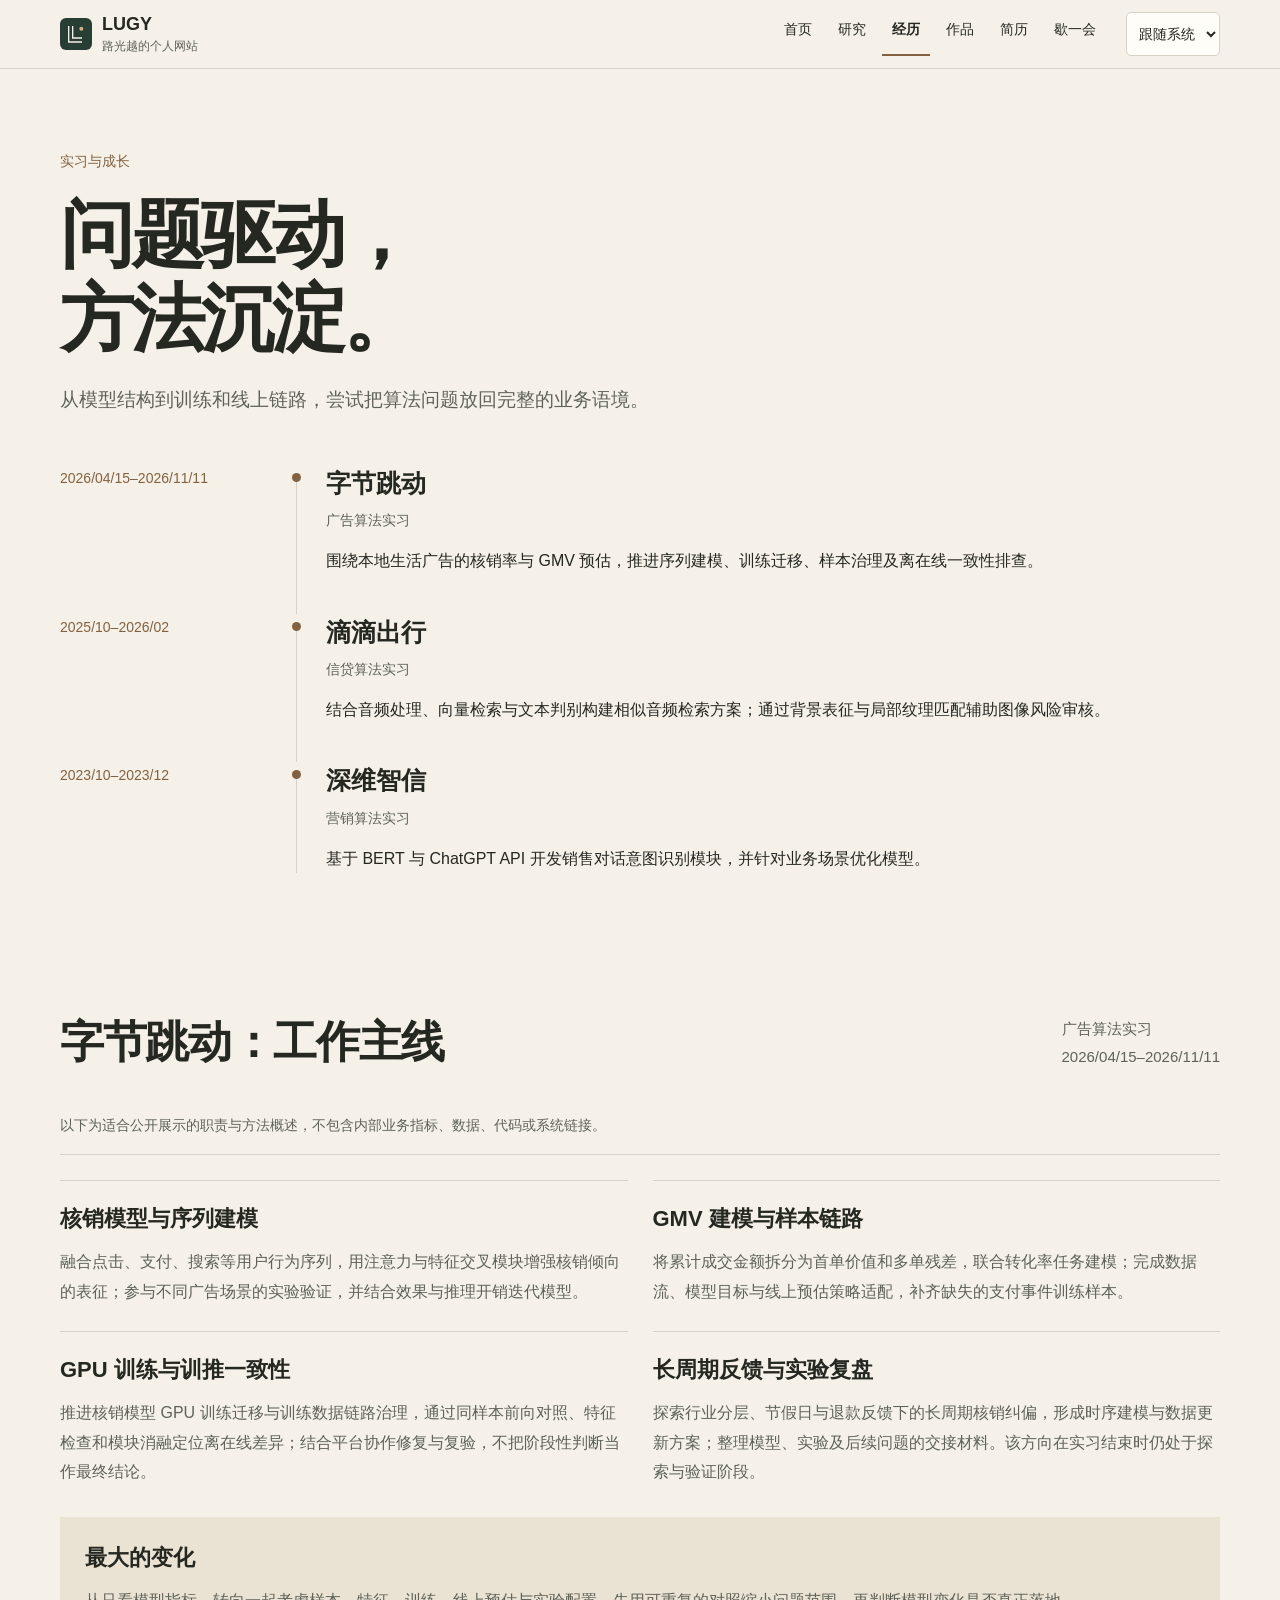
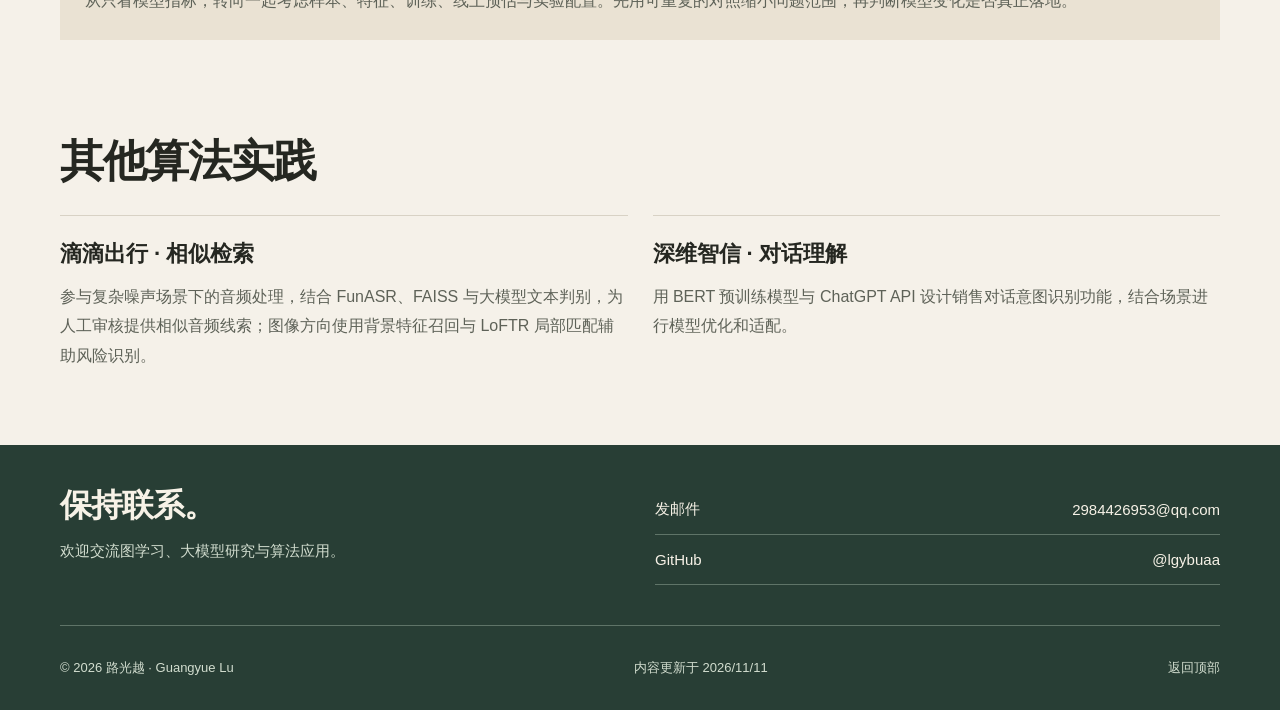
==== experience/index.html @ e9a6146b "feat: publish redesigned home and updated public internship/resume pages through 2026-11-11" ====
<!doctype html>
<html lang="zh-CN" data-theme="auto"><head><meta charset="utf-8"><meta name="viewport" content="width=device-width, initial-scale=1"><meta name="description" content="路光越的算法实习与工程实践：字节跳动、滴滴出行、深维智信。"><meta name="theme-color" content="#f5f1e9"><title>实习经历 | 路光越</title><link rel="canonical" href="https://lugy.me/experience/"><meta property="og:type" content="website"><meta property="og:title" content="实习经历 | 路光越"><meta property="og:description" content="路光越的算法实习与工程实践：字节跳动、滴滴出行、深维智信。"><meta property="og:url" content="https://lugy.me/experience/"><meta name="twitter:card" content="summary"><meta name="color-scheme" content="light dark"><script>try{let t=localStorage.getItem('lugy-theme')||'auto';document.documentElement.dataset.theme=t;document.documentElement.dataset.resolved=t==='auto'?(matchMedia('(prefers-color-scheme: dark)').matches?'dark':'light'):t;}catch(e){}</script><link rel="icon" href="/mark.svg" type="image/svg+xml"><link rel="stylesheet" href="/style.css?v=2"><script defer src="/site.js?v=2"></script></head><body id="top" data-page="experience"><a class="skip" href="#main">跳到主要内容</a><div class="reading-progress" aria-hidden="true"></div><header class="header"><div class="shell nav-bar"><a class="brand" href="/" aria-label="路光越 首页"><img src="/mark.svg" width="32" height="32" alt=""><span>LUGY<small>路光越的个人网站</small></span></a><div class="nav-tools"><button class="menu-toggle" aria-expanded="false" aria-controls="main-nav">菜单</button><label class="theme-control"><span class="sr-only">显示主题</span><select id="theme"><option value="auto">跟随系统</option><option value="light">浅色</option><option value="dark">暗色</option></select></label></div><nav id="main-nav" aria-label="主导航"><a href="/">首页</a><a href="/research/">研究</a><a href="/experience/" aria-current="page">经历</a><a href="/projects/">作品</a><a href="/resume/">简历</a><a href="/playground/">歇一会</a></nav></div></header><main id="main"><section class="shell page-intro"><p class="kicker">实习与成长</p><h1>问题驱动，<br>方法沉淀。</h1><p class="lead">从模型结构到训练和线上链路，尝试把算法问题放回完整的业务语境。</p></section><section class="shell section tight"><div class="timeline"><article class="timeline-item"><div class="time">2026/04/15–2026/11/11</div><div class="timeline-dot" aria-hidden="true"></div><div><h3>字节跳动</h3><p class="role">广告算法实习</p><p>围绕本地生活广告的核销率与 GMV 预估，推进序列建模、训练迁移、样本治理及离在线一致性排查。</p></div></article><article class="timeline-item"><div class="time">2025/10–2026/02</div><div class="timeline-dot" aria-hidden="true"></div><div><h3>滴滴出行</h3><p class="role">信贷算法实习</p><p>结合音频处理、向量检索与文本判别构建相似音频检索方案；通过背景表征与局部纹理匹配辅助图像风险审核。</p></div></article><article class="timeline-item"><div class="time">2023/10–2023/12</div><div class="timeline-dot" aria-hidden="true"></div><div><h3>深维智信</h3><p class="role">营销算法实习</p><p>基于 BERT 与 ChatGPT API 开发销售对话意图识别模块，并针对业务场景优化模型。</p></div></article></div></section><section id="bytedance" class="shell section"><div class="section-heading"><h2>字节跳动：工作主线</h2><p>广告算法实习<br><time>2026/04/15–2026/11/11</time></p></div><p class="public-note">以下为适合公开展示的职责与方法概述，不包含内部业务指标、数据、代码或系统链接。</p><div class="work-grid"><article><h3>核销模型与序列建模</h3><p>融合点击、支付、搜索等用户行为序列，用注意力与特征交叉模块增强核销倾向的表征；参与不同广告场景的实验验证，并结合效果与推理开销迭代模型。</p></article><article><h3>GMV 建模与样本链路</h3><p>将累计成交金额拆分为首单价值和多单残差，联合转化率任务建模；完成数据流、模型目标与线上预估策略适配，补齐缺失的支付事件训练样本。</p></article><article><h3>GPU 训练与训推一致性</h3><p>推进核销模型 GPU 训练迁移与训练数据链路治理，通过同样本前向对照、特征检查和模块消融定位离在线差异；结合平台协作修复与复验，不把阶段性判断当作最终结论。</p></article><article><h3>长周期反馈与实验复盘</h3><p>探索行业分层、节假日与退款反馈下的长周期核销纠偏，形成时序建模与数据更新方案；整理模型、实验及后续问题的交接材料。该方向在实习结束时仍处于探索与验证阶段。</p></article></div><div class="reflection"><h3>最大的变化</h3><p>从只看模型指标，转向一起考虑样本、特征、训练、线上预估与实验配置。先用可重复的对照缩小问题范围，再判断模型变化是否真正落地。</p></div></section><section class="shell section"><h2>其他算法实践</h2><div class="work-grid"><article><h3>滴滴出行 · 相似检索</h3><p>参与复杂噪声场景下的音频处理，结合 FunASR、FAISS 与大模型文本判别，为人工审核提供相似音频线索；图像方向使用背景特征召回与 LoFTR 局部匹配辅助风险识别。</p></article><article><h3>深维智信 · 对话理解</h3><p>用 BERT 预训练模型与 ChatGPT API 设计销售对话意图识别功能，结合场景进行模型优化和适配。</p></article></div></section></main><footer id="contact"><div class="shell footer-top"><div><h2>保持联系。</h2><p>欢迎交流图学习、大模型研究与算法应用。</p></div><div class="contact-links"><a href="mailto:2984426953@qq.com">发邮件 <span>2984426953@qq.com</span></a><a href="https://github.com/lgybuaa" target="_blank" rel="noopener noreferrer">GitHub <span>@lgybuaa</span></a></div></div><div class="shell footer-bottom"><span>© 2026 路光越 · Guangyue Lu</span><span>内容更新于 2026/11/11</span><a href="#top">返回顶部</a></div></footer></body></html>
---- style.css ----
:root{color-scheme:light;--paper:#f5f1e9;--surface:#fffdf7;--ink:#252721;--muted:#5e6258;--green:#283e35;--accent:#836140;--line:#d8d2c5;--soft:#eae2d3;--on-green:#f7f2e7;--green-muted:#d2ddcf;--game-back:#283e35;--shadow:0 18px 50px #2527210b;font-family:"PingFang SC","Microsoft YaHei","Segoe UI",sans-serif;color:var(--ink);background:var(--paper)}
:root[data-resolved="dark"]{color-scheme:dark;--paper:#171c1a;--surface:#202723;--ink:#edf1e8;--muted:#b1bcae;--green:#344c40;--accent:#dcbd8c;--line:#425046;--soft:#2a342e;--on-green:#f7f2e7;--green-muted:#d1e0d1;--game-back:#3a5546;--shadow:0 18px 50px #0002}
@media(prefers-color-scheme:dark){:root:not([data-resolved="light"]){color-scheme:dark;--paper:#171c1a;--surface:#202723;--ink:#edf1e8;--muted:#b1bcae;--green:#344c40;--accent:#dcbd8c;--line:#425046;--soft:#2a342e;--on-green:#f7f2e7;--green-muted:#d1e0d1;--game-back:#3a5546;--shadow:0 18px 50px #0002}}
*,*::before,*::after{box-sizing:border-box}html{scroll-behavior:smooth;scroll-padding-top:150px}body{margin:0}main{min-height:55vh}p,h1,h2,h3,figure{margin:0}p{line-height:1.85}h1,h2,h3{text-wrap:balance}h1{font-size:clamp(46px,13vw,74px);line-height:1.14;letter-spacing:-.045em}h2{font-size:clamp(28px,7vw,44px);line-height:1.3;letter-spacing:-.03em}h3{font-size:22px;line-height:1.45}a{color:inherit;text-decoration:none}a:hover{text-decoration:underline;text-underline-offset:5px}button,select,input{font:inherit}button{cursor:pointer}button:disabled{opacity:.55;cursor:default}a:focus-visible,button:focus-visible,select:focus-visible,summary:focus-visible{outline:3px solid var(--accent);outline-offset:4px}[hidden]{display:none!important}img{max-width:100%;height:auto}svg{max-width:100%}.shell{width:calc(100% - 36px);max-width:1160px;margin-inline:auto}.sr-only{position:absolute;width:1px;height:1px;overflow:hidden;clip-path:inset(50%)}.skip{position:fixed;top:8px;left:12px;padding:12px;background:var(--surface);transform:translateY(-160%);z-index:30}.skip:focus{transform:none}.reading-progress{height:3px;background:var(--accent);position:fixed;top:0;left:0;width:0;z-index:50}
.header{position:sticky;top:0;z-index:10;background:var(--paper);border-bottom:1px solid var(--line)}.nav-bar{display:grid;grid-template-columns:1fr auto;gap:4px 12px;padding-block:12px}.brand{display:flex;align-items:center;gap:10px;font-weight:700;font-size:18px;min-height:44px}.brand small{display:none;font-size:12px;font-weight:400;color:var(--muted);margin-top:3px}.brand:hover{text-decoration:none}.nav-tools{display:flex;gap:8px;align-items:center}.theme-control select{min-height:44px;font-size:14px;border:1px solid var(--line);padding:6px 8px;background:var(--surface);color:var(--ink);border-radius:5px}.menu-toggle{border:1px solid var(--line);min-height:44px;padding:8px;background:var(--surface);color:var(--ink);border-radius:5px}nav{grid-column:1/-1;display:flex;flex-wrap:wrap;gap:3px 8px;padding-block:8px}nav a{padding:9px 10px;min-height:44px;font-size:14px;border-bottom:2px solid transparent}nav a[aria-current="page"]{border-color:var(--accent);font-weight:600}body.js nav{display:none}body.js nav.is-open{display:flex}
.kicker{font-size:14px;color:var(--accent);margin-bottom:18px}.lead{font-size:clamp(20px,4vw,26px);line-height:1.65;color:var(--ink)}.hero{display:grid;grid-template-columns:1fr;gap:38px;padding-block:48px}.hero h1{font-size:clamp(62px,18vw,90px);letter-spacing:-.055em}.hero h1 span{display:block;font-family:Georgia,"Times New Roman",serif;font-size:clamp(27px,7.5vw,40px);font-weight:400;font-style:italic;letter-spacing:0;line-height:1.4;margin:12px 0 22px;color:var(--muted)}.intro-copy{font-size:16px;color:var(--muted);max-width:33em;margin-top:20px}.actions{display:flex;flex-wrap:wrap;gap:12px;margin-top:25px}.button{display:inline-flex;justify-content:center;align-items:center;min-height:46px;padding:10px 18px;border:1px solid var(--line);background:var(--surface);color:var(--ink);font-size:15px;border-radius:4px;line-height:1.5}.button:hover{text-decoration:none;background:var(--soft)}.button.primary{background:var(--green);color:var(--on-green);border-color:var(--green)}.button.primary:hover{filter:brightness(1.12)}.education{border-top:1px solid var(--line);padding-top:17px;margin-top:28px}.education p{font-size:14px;display:flex;flex-wrap:wrap;gap:6px 12px;margin-top:5px}.education b{font-weight:500}.education span{color:var(--muted)}.portrait{position:relative;background:var(--soft);border:1px solid var(--line);padding:18px 22px 14px;width:min(86%,330px);margin-inline:auto;box-shadow:var(--shadow);transform:rotate(1.5deg)}.portrait-label,figcaption{font-size:13px;color:var(--muted);line-height:1.6}.photo{display:block;width:86%;margin:20px auto;object-fit:contain;aspect-ratio:563/779;background:#fff;border-radius:2px}.portrait figcaption{padding-top:12px;border-top:1px solid var(--line)}.hero-graph{color:var(--accent);width:150px}.portrait .hero-graph{position:absolute;right:-18px;bottom:50px;width:110px;padding:8px;background:var(--surface);border:1px solid var(--line);transform:rotate(-7deg)}.graph-wave{transform-origin:143px 88px;animation:wave 4s ease-out infinite}@keyframes wave{0%,100%{transform:scale(.7);opacity:.7}70%{transform:scale(1.5);opacity:0}}
.marquee-wrap{border-block:1px solid var(--line);padding-block:13px 20px}.marquee-heading{display:flex;align-items:center;justify-content:space-between;gap:12px;font-size:14px;color:var(--muted)}.marquee-heading button{border:none;min-height:44px;background:transparent;color:var(--muted);padding:8px;text-decoration:underline;text-underline-offset:4px}.marquee{overflow:hidden;width:100%;padding-top:8px}.marquee-track{display:flex;width:max-content;animation:marquee 36s linear infinite}.marquee-group{display:flex;align-items:center;gap:25px;padding-right:25px;white-space:nowrap}.marquee-group span{font-size:clamp(21px,4vw,30px);font-weight:500}.marquee-group i{font-size:20px;color:var(--accent)}.motion-paused .marquee-track,.motion-paused .graph-wave{animation-play-state:paused}@keyframes marquee{to{transform:translateX(-50%)}}
.section{margin-top:66px}.section.tight{margin-top:25px}.section-heading{display:flex;flex-wrap:wrap;align-items:end;justify-content:space-between;gap:16px 30px;margin-bottom:28px}.section-heading>p{color:var(--muted);max-width:28em;font-size:15px}.text-link{display:inline-flex;align-items:center;min-height:44px;font-size:15px;text-decoration:underline;text-underline-offset:5px;margin-top:8px}.site-map{display:grid;grid-template-columns:1fr;border-top:1px solid var(--line)}.map-link{padding:26px 20px;border-bottom:1px solid var(--line);display:block;background:var(--surface)}.map-link>span{font-size:26px;display:block;margin-bottom:12px}.map-link p{font-size:15px;color:var(--muted);margin-bottom:15px}.map-link b{font-size:14px;font-weight:500;color:var(--accent)}.map-link:hover{text-decoration:none;background:var(--soft)}.map-play{background:var(--soft)}.papers{display:grid;grid-template-columns:1fr;gap:20px}.paper{display:flex;flex-direction:column;padding:28px 24px;background:var(--green);color:var(--on-green);border-radius:4px}.paper-alt{background:var(--soft);color:var(--ink)}.venue{font-size:14px;color:var(--green-muted)}.paper-alt .venue{color:var(--muted)}.paper h3{font-size:clamp(40px,8vw,62px);font-family:Georgia,serif;font-weight:400;margin:22px 0 16px;letter-spacing:-.04em}.paper-title{font-weight:600;line-height:1.6!important}.paper p{font-size:15px;margin-bottom:16px}.paper .role{margin-top:auto;color:var(--green-muted);font-size:14px}.paper-alt .role{color:var(--muted)}.paper-links{display:flex;flex-wrap:wrap;gap:8px 16px;border-top:1px solid currentColor;padding-top:8px}.paper-links a{font-size:14px;min-height:44px;padding-block:11px}.chips{display:flex;flex-wrap:wrap;gap:8px;margin:18px 0}.chips span{border:1px solid var(--line);padding:5px 10px;font-size:14px;color:var(--muted);border-radius:3px}.featured-exp{display:grid;grid-template-columns:1fr;gap:22px;padding:28px 0;border-block:1px solid var(--line)}.featured-exp p{color:var(--muted);font-size:16px}
.page-intro{padding-top:46px;padding-bottom:25px}.page-intro h1{margin-bottom:22px}.page-intro .lead{max-width:37em;font-size:19px;color:var(--muted)}.timeline{padding-bottom:10px}.timeline-item{display:grid;grid-template-columns:18px minmax(0,1fr);gap:12px;position:relative;padding-bottom:38px}.timeline-item .time{grid-column:2;font-size:14px;color:var(--accent);font-variant-numeric:tabular-nums}.timeline-dot{grid-column:1;grid-row:1/3;position:relative;display:grid;justify-items:center}.timeline-dot::before{content:"";position:absolute;width:1px;background:var(--line);top:10px;bottom:-38px;left:8px}.timeline-dot::after{content:"";width:9px;height:9px;position:absolute;top:8px;left:4px;background:var(--accent);border-radius:50%}.timeline-item:last-child .timeline-dot::before{bottom:0}.timeline-item>div:last-child{grid-column:2}.timeline-item h3{font-size:25px}.timeline-item p{font-size:16px}.role{font-size:14px!important;color:var(--muted);margin-block:7px 12px}.work-grid{display:grid;grid-template-columns:1fr;gap:25px;margin-top:25px}.work-grid article,.work-grid>div{border-top:1px solid var(--line);padding-top:22px}.work-grid h3{margin-bottom:12px}.work-grid p{font-size:16px;color:var(--muted)}.public-note{font-size:14px;color:var(--muted);padding:15px 0;border-bottom:1px solid var(--line)}.reflection{background:var(--soft);padding:25px;margin-top:30px}.reflection p{color:var(--muted);margin-top:12px}.article-layout{display:grid;grid-template-columns:1fr;gap:25px;margin-top:30px}.article-layout aside{font-size:15px;display:flex;gap:18px;border-bottom:1px solid var(--line);padding-bottom:15px}.article-layout aside a{text-decoration:underline}.prose{max-width:46em}.prose h2{font-size:28px;margin:28px 0 14px}.prose p{font-size:17px;color:var(--muted)}.method-flow{display:grid;grid-template-columns:1fr;gap:8px;margin-top:24px}.method-flow>div{padding:14px;border:1px solid var(--line);display:flex;gap:16px;align-items:center;background:var(--surface)}.method-flow span{font-size:14px;color:var(--accent)}.method-flow p{font-size:15px}.caption{font-size:13px!important;color:var(--muted);margin-top:12px}.project-list>article{padding:30px 0;border-top:1px solid var(--line);margin-bottom:28px}.project-kind{color:var(--accent);font-size:14px;margin-bottom:14px}.project-list h2{font-size:34px;margin-bottom:18px}.project-list p{max-width:48em;color:var(--muted);font-size:16px;margin-top:12px}.project-list .lead{font-size:21px;color:var(--ink)}
.resume-actions{display:flex;align-items:center;flex-wrap:wrap;gap:15px;margin-block:16px 30px}.resume-actions p{font-size:14px;color:var(--muted);max-width:33em}.resume-sheet{background:var(--surface);padding:26px 20px;box-shadow:var(--shadow);border:1px solid var(--line);max-width:900px}.resume-sheet>header h2{font-size:30px}.resume-sheet h2 span{font-size:18px;font-weight:400}.resume-sheet>header p{font-size:14px;margin-top:10px;overflow-wrap:anywhere}.resume-sheet section{margin-top:25px}.resume-sheet section h2{font-size:21px;border-bottom:1px solid var(--line);padding-bottom:7px}.resume-sheet h3{font-size:16px;line-height:1.75;margin-top:15px}.resume-sheet h3 span{display:block;font-size:14px;font-weight:400;color:var(--muted)}.resume-sheet p,.resume-sheet li{font-size:15px;line-height:1.85;color:var(--muted)}.resume-sheet ul{padding-left:22px}.resume-sheet li{margin-bottom:8px}
footer{margin-top:75px;background:var(--green);color:var(--on-green)}.footer-top{display:grid;grid-template-columns:1fr;gap:30px;padding-block:40px}.footer-top h2{font-size:32px;margin-bottom:10px}.footer-top p{font-size:15px;color:var(--green-muted)}.contact-links a{display:flex;flex-wrap:wrap;gap:10px;align-items:center;justify-content:space-between;min-height:50px;border-bottom:1px solid #b1c6b366;padding:12px 0;font-size:15px}.contact-links span{overflow-wrap:anywhere}.footer-bottom{padding-block:20px;border-top:1px solid #b1c6b366;display:flex;flex-wrap:wrap;gap:10px 24px;font-size:13px;color:var(--green-muted)}.footer-bottom a{min-height:44px;display:flex;align-items:center}.error-section{text-align:center}.error-section .hero-graph{width:230px}.error-section .actions{justify-content:center}
.playground{background:var(--surface);padding:20px;border:1px solid var(--line);border-radius:8px}.game-tabs{display:flex;gap:8px;margin-bottom:30px;border-bottom:1px solid var(--line);padding-bottom:12px}.game-tabs button{border:none;min-height:46px;padding:10px 16px;color:var(--muted);background:var(--soft);border-radius:5px}.game-tabs button[aria-selected="true"]{color:var(--on-green);background:var(--green)}.game-heading{display:flex;flex-wrap:wrap;gap:20px;justify-content:space-between}.game-heading h2{font-size:26px}.game-heading p{font-size:15px;color:var(--muted);max-width:35em;margin-top:12px}.game-actions{display:flex;flex-wrap:wrap;gap:8px}.game-status{margin-block:25px;font-size:15px;font-variant-numeric:tabular-nums;color:var(--accent);min-height:27px}.memory-board{display:grid;grid-template-columns:repeat(3,minmax(0,1fr));gap:12px;max-width:650px;margin-inline:auto}.memory-card{background:var(--game-back);color:var(--on-green);border:1px solid var(--line);min-height:84px;aspect-ratio:1.1;display:grid;place-items:center;border-radius:6px;transition:transform .18s,background .18s}.memory-card .shape{width:70%;height:70%;display:none}.memory-card .back-label{font-family:Georgia,serif;font-size:27px}.memory-card.flipped,.memory-card.matched{background:var(--soft);color:var(--ink);transform:rotateY(0)}.memory-card.flipped .shape,.memory-card.matched .shape{display:block}.memory-card.flipped .back-label,.memory-card.matched .back-label{display:none}.memory-card.matched{border:2px solid var(--accent)}.memory-card:disabled{opacity:1}.memory-board.is-paused{opacity:.5;pointer-events:none}.game-result{padding:20px;background:var(--soft);margin-top:20px;line-height:1.8}.game-result button{margin-top:12px}.path-graph{max-width:600px;margin:auto;border:1px solid var(--line);border-radius:6px;background:var(--paper);padding:12px}.path-graph svg{display:block;width:100%;height:auto;touch-action:manipulation}.path-graph .node{cursor:pointer}.path-controls{display:flex;gap:8px;flex-wrap:wrap;justify-content:center;margin-top:18px}.path-controls button{min-width:48px;min-height:48px;border:1px solid var(--line);background:var(--soft);color:var(--ink);border-radius:5px}.path-controls button.current{background:var(--green);color:var(--on-green)}.path-graph .node circle{fill:var(--surface);stroke:var(--muted);stroke-width:1.5}.path-graph .node text{fill:var(--ink)}.path-graph .node.visited circle{fill:var(--soft);stroke:var(--accent)}.path-graph .node.current circle{fill:var(--green)}.path-graph .node.current text{fill:var(--on-green)}
@media(min-width:600px){.shell{width:calc(100% - 60px)}.brand small{display:block}.hero{padding-block:65px}.site-map{grid-template-columns:repeat(2,minmax(0,1fr));border-left:1px solid var(--line)}.map-link{border-right:1px solid var(--line)}.papers,.work-grid{grid-template-columns:repeat(2,minmax(0,1fr))}.memory-board{grid-template-columns:repeat(4,minmax(0,1fr))}.resume-sheet{padding:40px}.method-flow{grid-template-columns:repeat(2,minmax(0,1fr))}.playground{padding:30px}.footer-top{grid-template-columns:1fr 1fr}}
@media(min-width:900px){html{scroll-padding-top:105px}.nav-bar{display:flex;align-items:center;padding-block:12px;gap:20px}.nav-tools{order:3}.menu-toggle{display:none}nav,body.js nav{display:flex;flex-wrap:nowrap;padding:0;margin-left:auto;gap:6px}.hero{grid-template-columns:minmax(0,1.25fr) minmax(0,1fr);gap:70px;padding-block:85px 65px}.hero h1{font-size:106px}.hero h1 span{font-size:43px}.hero .lead{font-size:27px}.portrait{width:95%;max-width:390px}.portrait .hero-graph{width:140px}.section{margin-top:92px}.page-intro{padding-top:80px}.page-intro h1{font-size:74px}.featured-exp{grid-template-columns:1fr 1.2fr;gap:50px}.timeline-item{grid-template-columns:210px 20px minmax(0,1fr);gap:18px}.timeline-item .time{grid-column:1;grid-row:1;padding-top:5px}.timeline-dot{grid-column:2;grid-row:1}.timeline-item>div:last-child{grid-column:3;grid-row:1}.article-layout{grid-template-columns:210px minmax(0,1fr);gap:60px}.article-layout aside{align-self:start;position:sticky;top:110px;display:block;border:none}.article-layout aside p{margin-bottom:16px}.prose h2:first-child{margin-top:0}.method-flow{grid-template-columns:repeat(4,minmax(0,1fr))}.method-flow>div{display:block}.method-flow p{margin-top:12px}.footer-bottom{align-items:center;justify-content:space-between}}
@media(prefers-reduced-motion:reduce){html{scroll-behavior:auto}*,*::before,*::after{animation:none!important;transition:none!important}.marquee-track{transform:none!important}.marquee-group[aria-hidden="true"]{display:none}.marquee-group{white-space:normal;flex-wrap:wrap;justify-content:center}.marquee{overflow:visible}.marquee-track{width:auto}.graph-wave{opacity:.5}}
@media print{html,body{background:white!important;color:black!important}.header,footer,.reading-progress,.skip,.page-intro,.resume-actions{display:none!important}.resume-sheet{width:100%;max-width:none;padding:0;border:0;box-shadow:none;background:white;color:black}.resume-sheet p,.resume-sheet li,.resume-sheet h3 span{color:#222}.resume-sheet section h2{font-size:16px;border-color:#aaa}.resume-sheet h3{font-size:13px;break-after:avoid}.resume-sheet p,.resume-sheet li{font-size:11px;line-height:1.6}.resume-sheet section{margin-top:15px}.resume-sheet>header h2{font-size:24px}a{color:black}body:not([data-page="resume"]) .resume-sheet{display:none}@page{size:A4;margin:15mm}}
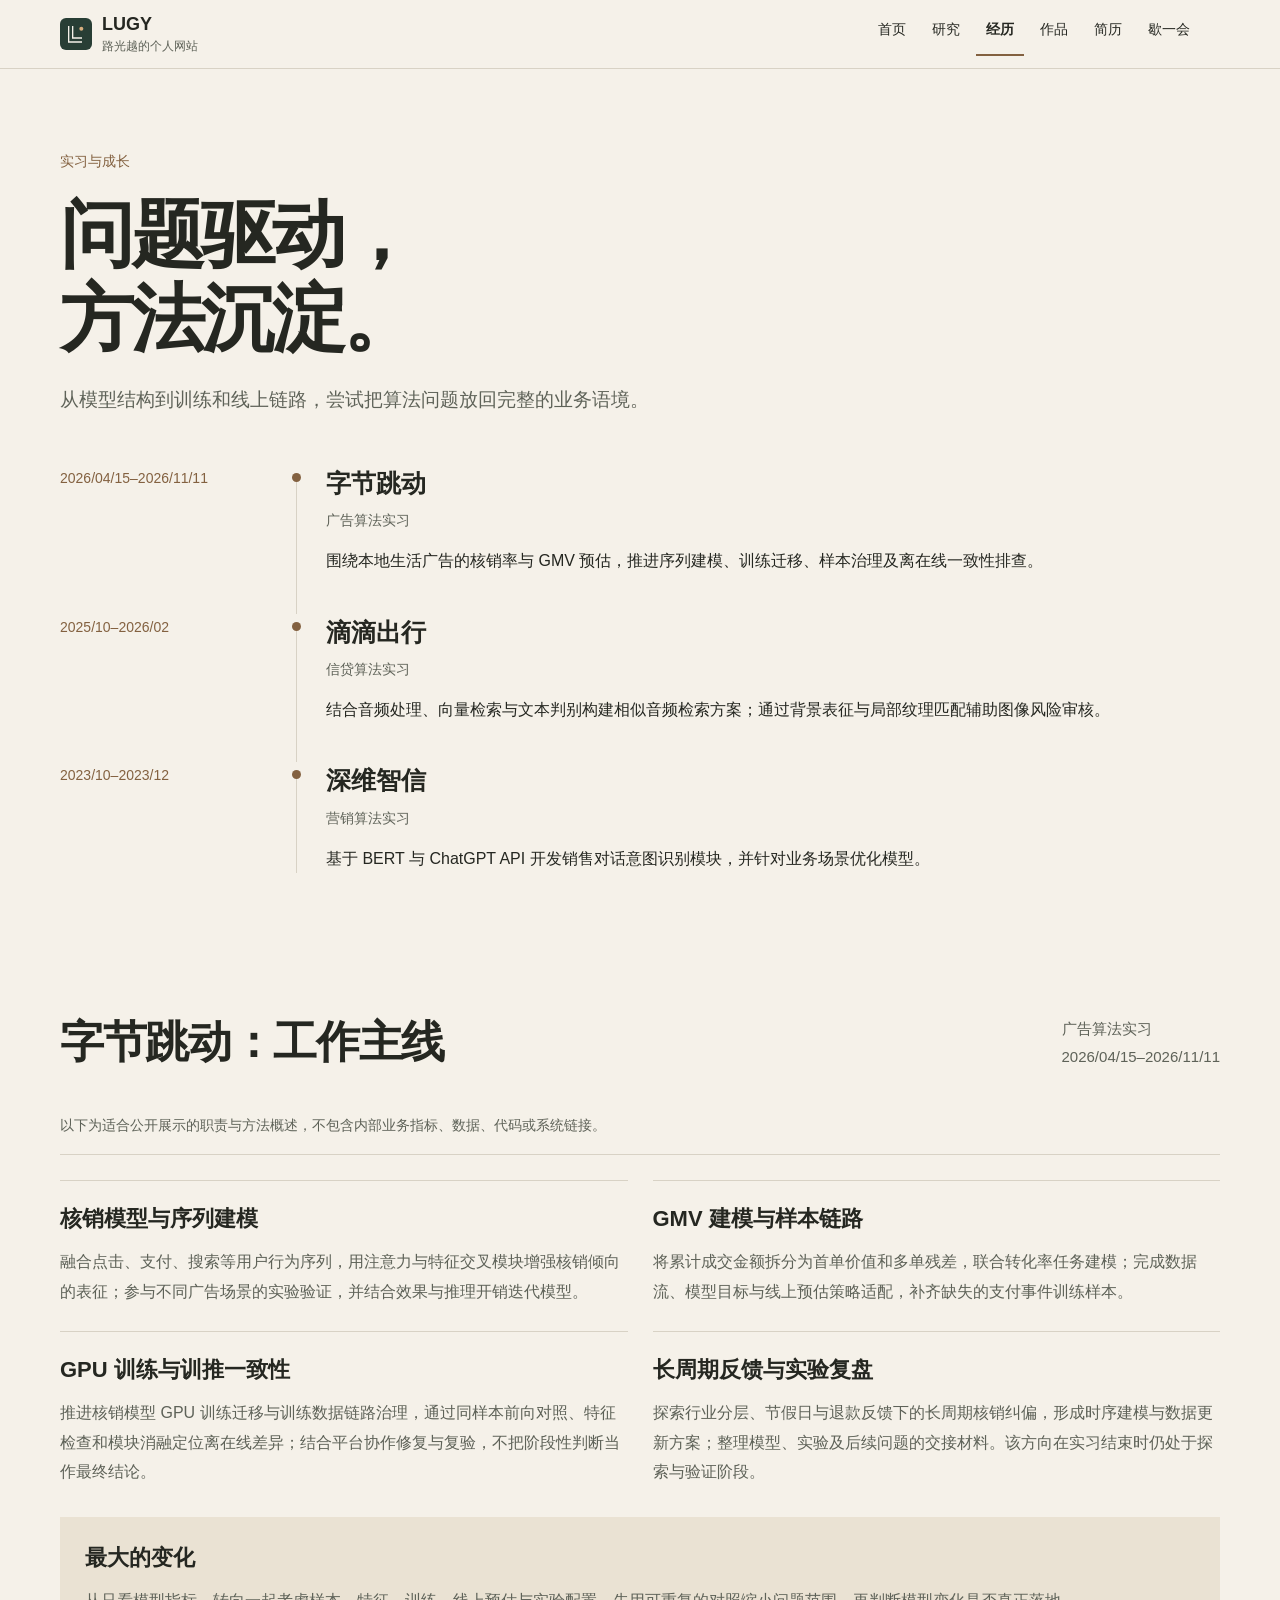
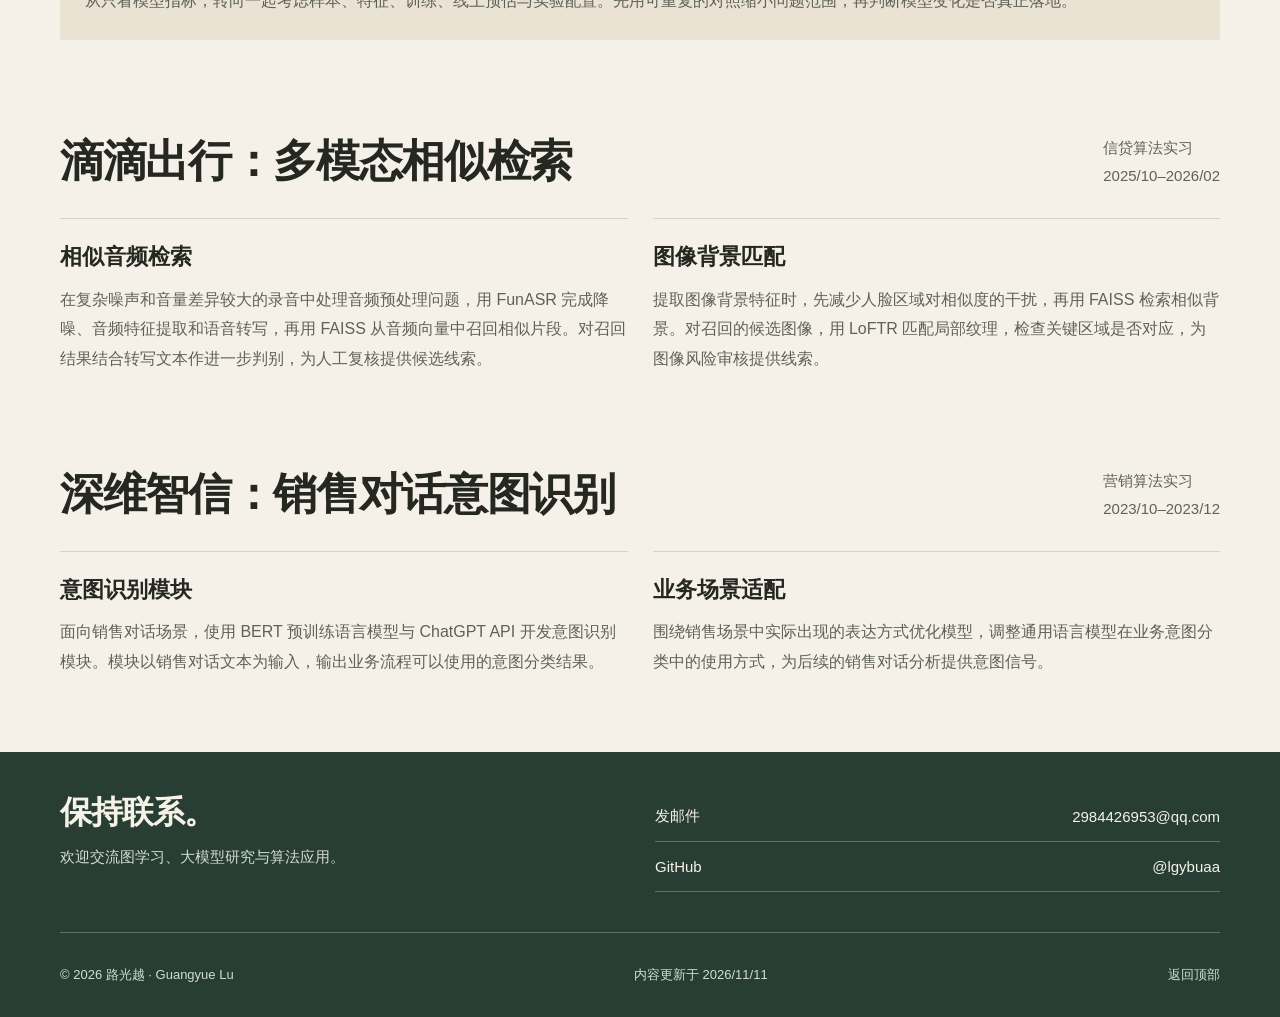
==== commit fab550b6: "Expand Didi and Shenwei internship details" ====
--- a/experience/index.html
+++ b/experience/index.html
@@ -1,2 +1,27 @@
 <!doctype html>
-<html lang="zh-CN" data-theme="auto"><head><meta charset="utf-8"><meta name="viewport" content="width=device-width, initial-scale=1"><meta name="description" content="路光越的算法实习与工程实践：字节跳动、滴滴出行、深维智信。"><meta name="theme-color" content="#f5f1e9"><title>实习经历 | 路光越</title><link rel="canonical" href="https://lugy.me/experience/"><meta property="og:type" content="website"><meta property="og:title" content="实习经历 | 路光越"><meta property="og:description" content="路光越的算法实习与工程实践：字节跳动、滴滴出行、深维智信。"><meta property="og:url" content="https://lugy.me/experience/"><meta name="twitter:card" content="summary"><meta name="color-scheme" content="light dark"><script>try{let t=localStorage.getItem('lugy-theme')||'auto';document.documentElement.dataset.theme=t;document.documentElement.dataset.resolved=t==='auto'?(matchMedia('(prefers-color-scheme: dark)').matches?'dark':'light'):t;}catch(e){}</script><link rel="icon" href="/mark.svg" type="image/svg+xml"><link rel="stylesheet" href="/style.css?v=2"><script defer src="/site.js?v=2"></script></head><body id="top" data-page="experience"><a class="skip" href="#main">跳到主要内容</a><div class="reading-progress" aria-hidden="true"></div><header class="header"><div class="shell nav-bar"><a class="brand" href="/" aria-label="路光越 首页"><img src="/mark.svg" width="32" height="32" alt=""><span>LUGY<small>路光越的个人网站</small></span></a><div class="nav-tools"><button class="menu-toggle" aria-expanded="false" aria-controls="main-nav">菜单</button><label class="theme-control"><span class="sr-only">显示主题</span><select id="theme"><option value="auto">跟随系统</option><option value="light">浅色</option><option value="dark">暗色</option></select></label></div><nav id="main-nav" aria-label="主导航"><a href="/">首页</a><a href="/research/">研究</a><a href="/experience/" aria-current="page">经历</a><a href="/projects/">作品</a><a href="/resume/">简历</a><a href="/playground/">歇一会</a></nav></div></header><main id="main"><section class="shell page-intro"><p class="kicker">实习与成长</p><h1>问题驱动，<br>方法沉淀。</h1><p class="lead">从模型结构到训练和线上链路，尝试把算法问题放回完整的业务语境。</p></section><section class="shell section tight"><div class="timeline"><article class="timeline-item"><div class="time">2026/04/15–2026/11/11</div><div class="timeline-dot" aria-hidden="true"></div><div><h3>字节跳动</h3><p class="role">广告算法实习</p><p>围绕本地生活广告的核销率与 GMV 预估，推进序列建模、训练迁移、样本治理及离在线一致性排查。</p></div></article><article class="timeline-item"><div class="time">2025/10–2026/02</div><div class="timeline-dot" aria-hidden="true"></div><div><h3>滴滴出行</h3><p class="role">信贷算法实习</p><p>结合音频处理、向量检索与文本判别构建相似音频检索方案；通过背景表征与局部纹理匹配辅助图像风险审核。</p></div></article><article class="timeline-item"><div class="time">2023/10–2023/12</div><div class="timeline-dot" aria-hidden="true"></div><div><h3>深维智信</h3><p class="role">营销算法实习</p><p>基于 BERT 与 ChatGPT API 开发销售对话意图识别模块，并针对业务场景优化模型。</p></div></article></div></section><section id="bytedance" class="shell section"><div class="section-heading"><h2>字节跳动：工作主线</h2><p>广告算法实习<br><time>2026/04/15–2026/11/11</time></p></div><p class="public-note">以下为适合公开展示的职责与方法概述，不包含内部业务指标、数据、代码或系统链接。</p><div class="work-grid"><article><h3>核销模型与序列建模</h3><p>融合点击、支付、搜索等用户行为序列，用注意力与特征交叉模块增强核销倾向的表征；参与不同广告场景的实验验证，并结合效果与推理开销迭代模型。</p></article><article><h3>GMV 建模与样本链路</h3><p>将累计成交金额拆分为首单价值和多单残差，联合转化率任务建模；完成数据流、模型目标与线上预估策略适配，补齐缺失的支付事件训练样本。</p></article><article><h3>GPU 训练与训推一致性</h3><p>推进核销模型 GPU 训练迁移与训练数据链路治理，通过同样本前向对照、特征检查和模块消融定位离在线差异；结合平台协作修复与复验，不把阶段性判断当作最终结论。</p></article><article><h3>长周期反馈与实验复盘</h3><p>探索行业分层、节假日与退款反馈下的长周期核销纠偏，形成时序建模与数据更新方案；整理模型、实验及后续问题的交接材料。该方向在实习结束时仍处于探索与验证阶段。</p></article></div><div class="reflection"><h3>最大的变化</h3><p>从只看模型指标，转向一起考虑样本、特征、训练、线上预估与实验配置。先用可重复的对照缩小问题范围，再判断模型变化是否真正落地。</p></div></section><section class="shell section"><h2>其他算法实践</h2><div class="work-grid"><article><h3>滴滴出行 · 相似检索</h3><p>参与复杂噪声场景下的音频处理，结合 FunASR、FAISS 与大模型文本判别，为人工审核提供相似音频线索；图像方向使用背景特征召回与 LoFTR 局部匹配辅助风险识别。</p></article><article><h3>深维智信 · 对话理解</h3><p>用 BERT 预训练模型与 ChatGPT API 设计销售对话意图识别功能，结合场景进行模型优化和适配。</p></article></div></section></main><footer id="contact"><div class="shell footer-top"><div><h2>保持联系。</h2><p>欢迎交流图学习、大模型研究与算法应用。</p></div><div class="contact-links"><a href="mailto:2984426953@qq.com">发邮件 <span>2984426953@qq.com</span></a><a href="https://github.com/lgybuaa" target="_blank" rel="noopener noreferrer">GitHub <span>@lgybuaa</span></a></div></div><div class="shell footer-bottom"><span>© 2026 路光越 · Guangyue Lu</span><span>内容更新于 2026/11/11</span><a href="#top">返回顶部</a></div></footer></body></html>
+<html lang="zh-CN"><head><meta charset="utf-8"><meta name="viewport" content="width=device-width, initial-scale=1"><meta name="description" content="路光越的算法实习与工程实践：字节跳动、滴滴出行、深维智信。"><meta name="theme-color" content="#f5f1e9" media="(prefers-color-scheme: light)"><meta name="theme-color" content="#171c1a" media="(prefers-color-scheme: dark)"><title>实习经历 | 路光越</title><link rel="canonical" href="https://lugy.me/experience/"><meta property="og:type" content="website"><meta property="og:title" content="实习经历 | 路光越"><meta property="og:description" content="路光越的算法实习与工程实践：字节跳动、滴滴出行、深维智信。"><meta property="og:url" content="https://lugy.me/experience/"><meta name="twitter:card" content="summary"><meta name="color-scheme" content="light dark"><link rel="icon" href="/mark.svg" type="image/svg+xml"><link rel="stylesheet" href="/style.css?v=4"><script defer src="/site.js?v=4"></script></head><body id="top" data-page="experience"><a class="skip" href="#main">跳到主要内容</a><div class="reading-progress" aria-hidden="true"></div><header class="header"><div class="shell nav-bar"><a class="brand" href="/" aria-label="路光越 首页"><img src="/mark.svg" width="32" height="32" alt=""><span>LUGY<small>路光越的个人网站</small></span></a><div class="nav-tools"><button class="menu-toggle" aria-expanded="false" aria-controls="main-nav">菜单</button></div><nav id="main-nav" aria-label="主导航"><a href="/">首页</a><a href="/research/">研究</a><a href="/experience/" aria-current="page">经历</a><a href="/projects/">作品</a><a href="/resume/">简历</a><a href="/playground/">歇一会</a></nav></div></header><main id="main"><section class="shell page-intro"><p class="kicker">实习与成长</p><h1>问题驱动，<br>方法沉淀。</h1><p class="lead">从模型结构到训练和线上链路，尝试把算法问题放回完整的业务语境。</p></section><section class="shell section tight"><div class="timeline"><article class="timeline-item"><div class="time">2026/04/15–2026/11/11</div><div class="timeline-dot" aria-hidden="true"></div><div><h3><a href="#bytedance">字节跳动</a></h3><p class="role">广告算法实习</p><p>围绕本地生活广告的核销率与 GMV 预估，推进序列建模、训练迁移、样本治理及离在线一致性排查。</p></div></article><article class="timeline-item"><div class="time">2025/10–2026/02</div><div class="timeline-dot" aria-hidden="true"></div><div><h3><a href="#didi">滴滴出行</a></h3><p class="role">信贷算法实习</p><p>结合音频处理、向量检索与文本判别构建相似音频检索方案；通过背景表征与局部纹理匹配辅助图像风险审核。</p></div></article><article class="timeline-item"><div class="time">2023/10–2023/12</div><div class="timeline-dot" aria-hidden="true"></div><div><h3><a href="#shenwei">深维智信</a></h3><p class="role">营销算法实习</p><p>基于 BERT 与 ChatGPT API 开发销售对话意图识别模块，并针对业务场景优化模型。</p></div></article></div></section><section id="bytedance" class="shell section"><div class="section-heading"><h2>字节跳动：工作主线</h2><p>广告算法实习<br><time>2026/04/15–2026/11/11</time></p></div><p class="public-note">以下为适合公开展示的职责与方法概述，不包含内部业务指标、数据、代码或系统链接。</p><div class="work-grid"><article><h3>核销模型与序列建模</h3><p>融合点击、支付、搜索等用户行为序列，用注意力与特征交叉模块增强核销倾向的表征；参与不同广告场景的实验验证，并结合效果与推理开销迭代模型。</p></article><article><h3>GMV 建模与样本链路</h3><p>将累计成交金额拆分为首单价值和多单残差，联合转化率任务建模；完成数据流、模型目标与线上预估策略适配，补齐缺失的支付事件训练样本。</p></article><article><h3>GPU 训练与训推一致性</h3><p>推进核销模型 GPU 训练迁移与训练数据链路治理，通过同样本前向对照、特征检查和模块消融定位离在线差异；结合平台协作修复与复验，不把阶段性判断当作最终结论。</p></article><article><h3>长周期反馈与实验复盘</h3><p>探索行业分层、节假日与退款反馈下的长周期核销纠偏，形成时序建模与数据更新方案；整理模型、实验及后续问题的交接材料。该方向在实习结束时仍处于探索与验证阶段。</p></article></div><div class="reflection"><h3>最大的变化</h3><p>从只看模型指标，转向一起考虑样本、特征、训练、线上预估与实验配置。先用可重复的对照缩小问题范围，再判断模型变化是否真正落地。</p></div></section><section id="didi" class="shell section experience-detail" aria-labelledby="didi-title">
+  <div class="section-heading"><h2 id="didi-title">滴滴出行：多模态相似检索</h2><p>信贷算法实习<br>2025/10–2026/02</p></div>
+  <div class="work-grid">
+    <article>
+      <h3>相似音频检索</h3>
+      <p>在复杂噪声和音量差异较大的录音中处理音频预处理问题，用 FunASR 完成降噪、音频特征提取和语音转写，再用 FAISS 从音频向量中召回相似片段。对召回结果结合转写文本作进一步判别，为人工复核提供候选线索。</p>
+    </article>
+    <article>
+      <h3>图像背景匹配</h3>
+      <p>提取图像背景特征时，先减少人脸区域对相似度的干扰，再用 FAISS 检索相似背景。对召回的候选图像，用 LoFTR 匹配局部纹理，检查关键区域是否对应，为图像风险审核提供线索。</p>
+    </article>
+  </div>
+</section>
+<section id="shenwei" class="shell section experience-detail" aria-labelledby="shenwei-title">
+  <div class="section-heading"><h2 id="shenwei-title">深维智信：销售对话意图识别</h2><p>营销算法实习<br>2023/10–2023/12</p></div>
+  <div class="work-grid">
+    <article>
+      <h3>意图识别模块</h3>
+      <p>面向销售对话场景，使用 BERT 预训练语言模型与 ChatGPT API 开发意图识别模块。模块以销售对话文本为输入，输出业务流程可以使用的意图分类结果。</p>
+    </article>
+    <article>
+      <h3>业务场景适配</h3>
+      <p>围绕销售场景中实际出现的表达方式优化模型，调整通用语言模型在业务意图分类中的使用方式，为后续的销售对话分析提供意图信号。</p>
+    </article>
+  </div>
+</section></main><footer id="contact"><div class="shell footer-top"><div><h2>保持联系。</h2><p>欢迎交流图学习、大模型研究与算法应用。</p></div><div class="contact-links"><a href="mailto:2984426953@qq.com">发邮件 <span>2984426953@qq.com</span></a><a href="https://github.com/lgybuaa" target="_blank" rel="noopener noreferrer">GitHub <span>@lgybuaa</span></a></div></div><div class="shell footer-bottom"><span>© 2026 路光越 · Guangyue Lu</span><span>内容更新于 2026/11/11</span><a href="#top">返回顶部</a></div></footer></body></html>
--- a/style.css
+++ b/style.css
@@ -1,16 +1,38 @@
-:root{color-scheme:light;--paper:#f5f1e9;--surface:#fffdf7;--ink:#252721;--muted:#5e6258;--green:#283e35;--accent:#836140;--line:#d8d2c5;--soft:#eae2d3;--on-green:#f7f2e7;--green-muted:#d2ddcf;--game-back:#283e35;--shadow:0 18px 50px #2527210b;font-family:"PingFang SC","Microsoft YaHei","Segoe UI",sans-serif;color:var(--ink);background:var(--paper)}
-:root[data-resolved="dark"]{color-scheme:dark;--paper:#171c1a;--surface:#202723;--ink:#edf1e8;--muted:#b1bcae;--green:#344c40;--accent:#dcbd8c;--line:#425046;--soft:#2a342e;--on-green:#f7f2e7;--green-muted:#d1e0d1;--game-back:#3a5546;--shadow:0 18px 50px #0002}
-@media(prefers-color-scheme:dark){:root:not([data-resolved="light"]){color-scheme:dark;--paper:#171c1a;--surface:#202723;--ink:#edf1e8;--muted:#b1bcae;--green:#344c40;--accent:#dcbd8c;--line:#425046;--soft:#2a342e;--on-green:#f7f2e7;--green-muted:#d1e0d1;--game-back:#3a5546;--shadow:0 18px 50px #0002}}
-*,*::before,*::after{box-sizing:border-box}html{scroll-behavior:smooth;scroll-padding-top:150px}body{margin:0}main{min-height:55vh}p,h1,h2,h3,figure{margin:0}p{line-height:1.85}h1,h2,h3{text-wrap:balance}h1{font-size:clamp(46px,13vw,74px);line-height:1.14;letter-spacing:-.045em}h2{font-size:clamp(28px,7vw,44px);line-height:1.3;letter-spacing:-.03em}h3{font-size:22px;line-height:1.45}a{color:inherit;text-decoration:none}a:hover{text-decoration:underline;text-underline-offset:5px}button,select,input{font:inherit}button{cursor:pointer}button:disabled{opacity:.55;cursor:default}a:focus-visible,button:focus-visible,select:focus-visible,summary:focus-visible{outline:3px solid var(--accent);outline-offset:4px}[hidden]{display:none!important}img{max-width:100%;height:auto}svg{max-width:100%}.shell{width:calc(100% - 36px);max-width:1160px;margin-inline:auto}.sr-only{position:absolute;width:1px;height:1px;overflow:hidden;clip-path:inset(50%)}.skip{position:fixed;top:8px;left:12px;padding:12px;background:var(--surface);transform:translateY(-160%);z-index:30}.skip:focus{transform:none}.reading-progress{height:3px;background:var(--accent);position:fixed;top:0;left:0;width:0;z-index:50}
-.header{position:sticky;top:0;z-index:10;background:var(--paper);border-bottom:1px solid var(--line)}.nav-bar{display:grid;grid-template-columns:1fr auto;gap:4px 12px;padding-block:12px}.brand{display:flex;align-items:center;gap:10px;font-weight:700;font-size:18px;min-height:44px}.brand small{display:none;font-size:12px;font-weight:400;color:var(--muted);margin-top:3px}.brand:hover{text-decoration:none}.nav-tools{display:flex;gap:8px;align-items:center}.theme-control select{min-height:44px;font-size:14px;border:1px solid var(--line);padding:6px 8px;background:var(--surface);color:var(--ink);border-radius:5px}.menu-toggle{border:1px solid var(--line);min-height:44px;padding:8px;background:var(--surface);color:var(--ink);border-radius:5px}nav{grid-column:1/-1;display:flex;flex-wrap:wrap;gap:3px 8px;padding-block:8px}nav a{padding:9px 10px;min-height:44px;font-size:14px;border-bottom:2px solid transparent}nav a[aria-current="page"]{border-color:var(--accent);font-weight:600}body.js nav{display:none}body.js nav.is-open{display:flex}
-.kicker{font-size:14px;color:var(--accent);margin-bottom:18px}.lead{font-size:clamp(20px,4vw,26px);line-height:1.65;color:var(--ink)}.hero{display:grid;grid-template-columns:1fr;gap:38px;padding-block:48px}.hero h1{font-size:clamp(62px,18vw,90px);letter-spacing:-.055em}.hero h1 span{display:block;font-family:Georgia,"Times New Roman",serif;font-size:clamp(27px,7.5vw,40px);font-weight:400;font-style:italic;letter-spacing:0;line-height:1.4;margin:12px 0 22px;color:var(--muted)}.intro-copy{font-size:16px;color:var(--muted);max-width:33em;margin-top:20px}.actions{display:flex;flex-wrap:wrap;gap:12px;margin-top:25px}.button{display:inline-flex;justify-content:center;align-items:center;min-height:46px;padding:10px 18px;border:1px solid var(--line);background:var(--surface);color:var(--ink);font-size:15px;border-radius:4px;line-height:1.5}.button:hover{text-decoration:none;background:var(--soft)}.button.primary{background:var(--green);color:var(--on-green);border-color:var(--green)}.button.primary:hover{filter:brightness(1.12)}.education{border-top:1px solid var(--line);padding-top:17px;margin-top:28px}.education p{font-size:14px;display:flex;flex-wrap:wrap;gap:6px 12px;margin-top:5px}.education b{font-weight:500}.education span{color:var(--muted)}.portrait{position:relative;background:var(--soft);border:1px solid var(--line);padding:18px 22px 14px;width:min(86%,330px);margin-inline:auto;box-shadow:var(--shadow);transform:rotate(1.5deg)}.portrait-label,figcaption{font-size:13px;color:var(--muted);line-height:1.6}.photo{display:block;width:86%;margin:20px auto;object-fit:contain;aspect-ratio:563/779;background:#fff;border-radius:2px}.portrait figcaption{padding-top:12px;border-top:1px solid var(--line)}.hero-graph{color:var(--accent);width:150px}.portrait .hero-graph{position:absolute;right:-18px;bottom:50px;width:110px;padding:8px;background:var(--surface);border:1px solid var(--line);transform:rotate(-7deg)}.graph-wave{transform-origin:143px 88px;animation:wave 4s ease-out infinite}@keyframes wave{0%,100%{transform:scale(.7);opacity:.7}70%{transform:scale(1.5);opacity:0}}
-.marquee-wrap{border-block:1px solid var(--line);padding-block:13px 20px}.marquee-heading{display:flex;align-items:center;justify-content:space-between;gap:12px;font-size:14px;color:var(--muted)}.marquee-heading button{border:none;min-height:44px;background:transparent;color:var(--muted);padding:8px;text-decoration:underline;text-underline-offset:4px}.marquee{overflow:hidden;width:100%;padding-top:8px}.marquee-track{display:flex;width:max-content;animation:marquee 36s linear infinite}.marquee-group{display:flex;align-items:center;gap:25px;padding-right:25px;white-space:nowrap}.marquee-group span{font-size:clamp(21px,4vw,30px);font-weight:500}.marquee-group i{font-size:20px;color:var(--accent)}.motion-paused .marquee-track,.motion-paused .graph-wave{animation-play-state:paused}@keyframes marquee{to{transform:translateX(-50%)}}
-.section{margin-top:66px}.section.tight{margin-top:25px}.section-heading{display:flex;flex-wrap:wrap;align-items:end;justify-content:space-between;gap:16px 30px;margin-bottom:28px}.section-heading>p{color:var(--muted);max-width:28em;font-size:15px}.text-link{display:inline-flex;align-items:center;min-height:44px;font-size:15px;text-decoration:underline;text-underline-offset:5px;margin-top:8px}.site-map{display:grid;grid-template-columns:1fr;border-top:1px solid var(--line)}.map-link{padding:26px 20px;border-bottom:1px solid var(--line);display:block;background:var(--surface)}.map-link>span{font-size:26px;display:block;margin-bottom:12px}.map-link p{font-size:15px;color:var(--muted);margin-bottom:15px}.map-link b{font-size:14px;font-weight:500;color:var(--accent)}.map-link:hover{text-decoration:none;background:var(--soft)}.map-play{background:var(--soft)}.papers{display:grid;grid-template-columns:1fr;gap:20px}.paper{display:flex;flex-direction:column;padding:28px 24px;background:var(--green);color:var(--on-green);border-radius:4px}.paper-alt{background:var(--soft);color:var(--ink)}.venue{font-size:14px;color:var(--green-muted)}.paper-alt .venue{color:var(--muted)}.paper h3{font-size:clamp(40px,8vw,62px);font-family:Georgia,serif;font-weight:400;margin:22px 0 16px;letter-spacing:-.04em}.paper-title{font-weight:600;line-height:1.6!important}.paper p{font-size:15px;margin-bottom:16px}.paper .role{margin-top:auto;color:var(--green-muted);font-size:14px}.paper-alt .role{color:var(--muted)}.paper-links{display:flex;flex-wrap:wrap;gap:8px 16px;border-top:1px solid currentColor;padding-top:8px}.paper-links a{font-size:14px;min-height:44px;padding-block:11px}.chips{display:flex;flex-wrap:wrap;gap:8px;margin:18px 0}.chips span{border:1px solid var(--line);padding:5px 10px;font-size:14px;color:var(--muted);border-radius:3px}.featured-exp{display:grid;grid-template-columns:1fr;gap:22px;padding:28px 0;border-block:1px solid var(--line)}.featured-exp p{color:var(--muted);font-size:16px}
-.page-intro{padding-top:46px;padding-bottom:25px}.page-intro h1{margin-bottom:22px}.page-intro .lead{max-width:37em;font-size:19px;color:var(--muted)}.timeline{padding-bottom:10px}.timeline-item{display:grid;grid-template-columns:18px minmax(0,1fr);gap:12px;position:relative;padding-bottom:38px}.timeline-item .time{grid-column:2;font-size:14px;color:var(--accent);font-variant-numeric:tabular-nums}.timeline-dot{grid-column:1;grid-row:1/3;position:relative;display:grid;justify-items:center}.timeline-dot::before{content:"";position:absolute;width:1px;background:var(--line);top:10px;bottom:-38px;left:8px}.timeline-dot::after{content:"";width:9px;height:9px;position:absolute;top:8px;left:4px;background:var(--accent);border-radius:50%}.timeline-item:last-child .timeline-dot::before{bottom:0}.timeline-item>div:last-child{grid-column:2}.timeline-item h3{font-size:25px}.timeline-item p{font-size:16px}.role{font-size:14px!important;color:var(--muted);margin-block:7px 12px}.work-grid{display:grid;grid-template-columns:1fr;gap:25px;margin-top:25px}.work-grid article,.work-grid>div{border-top:1px solid var(--line);padding-top:22px}.work-grid h3{margin-bottom:12px}.work-grid p{font-size:16px;color:var(--muted)}.public-note{font-size:14px;color:var(--muted);padding:15px 0;border-bottom:1px solid var(--line)}.reflection{background:var(--soft);padding:25px;margin-top:30px}.reflection p{color:var(--muted);margin-top:12px}.article-layout{display:grid;grid-template-columns:1fr;gap:25px;margin-top:30px}.article-layout aside{font-size:15px;display:flex;gap:18px;border-bottom:1px solid var(--line);padding-bottom:15px}.article-layout aside a{text-decoration:underline}.prose{max-width:46em}.prose h2{font-size:28px;margin:28px 0 14px}.prose p{font-size:17px;color:var(--muted)}.method-flow{display:grid;grid-template-columns:1fr;gap:8px;margin-top:24px}.method-flow>div{padding:14px;border:1px solid var(--line);display:flex;gap:16px;align-items:center;background:var(--surface)}.method-flow span{font-size:14px;color:var(--accent)}.method-flow p{font-size:15px}.caption{font-size:13px!important;color:var(--muted);margin-top:12px}.project-list>article{padding:30px 0;border-top:1px solid var(--line);margin-bottom:28px}.project-kind{color:var(--accent);font-size:14px;margin-bottom:14px}.project-list h2{font-size:34px;margin-bottom:18px}.project-list p{max-width:48em;color:var(--muted);font-size:16px;margin-top:12px}.project-list .lead{font-size:21px;color:var(--ink)}
-.resume-actions{display:flex;align-items:center;flex-wrap:wrap;gap:15px;margin-block:16px 30px}.resume-actions p{font-size:14px;color:var(--muted);max-width:33em}.resume-sheet{background:var(--surface);padding:26px 20px;box-shadow:var(--shadow);border:1px solid var(--line);max-width:900px}.resume-sheet>header h2{font-size:30px}.resume-sheet h2 span{font-size:18px;font-weight:400}.resume-sheet>header p{font-size:14px;margin-top:10px;overflow-wrap:anywhere}.resume-sheet section{margin-top:25px}.resume-sheet section h2{font-size:21px;border-bottom:1px solid var(--line);padding-bottom:7px}.resume-sheet h3{font-size:16px;line-height:1.75;margin-top:15px}.resume-sheet h3 span{display:block;font-size:14px;font-weight:400;color:var(--muted)}.resume-sheet p,.resume-sheet li{font-size:15px;line-height:1.85;color:var(--muted)}.resume-sheet ul{padding-left:22px}.resume-sheet li{margin-bottom:8px}
-footer{margin-top:75px;background:var(--green);color:var(--on-green)}.footer-top{display:grid;grid-template-columns:1fr;gap:30px;padding-block:40px}.footer-top h2{font-size:32px;margin-bottom:10px}.footer-top p{font-size:15px;color:var(--green-muted)}.contact-links a{display:flex;flex-wrap:wrap;gap:10px;align-items:center;justify-content:space-between;min-height:50px;border-bottom:1px solid #b1c6b366;padding:12px 0;font-size:15px}.contact-links span{overflow-wrap:anywhere}.footer-bottom{padding-block:20px;border-top:1px solid #b1c6b366;display:flex;flex-wrap:wrap;gap:10px 24px;font-size:13px;color:var(--green-muted)}.footer-bottom a{min-height:44px;display:flex;align-items:center}.error-section{text-align:center}.error-section .hero-graph{width:230px}.error-section .actions{justify-content:center}
-.playground{background:var(--surface);padding:20px;border:1px solid var(--line);border-radius:8px}.game-tabs{display:flex;gap:8px;margin-bottom:30px;border-bottom:1px solid var(--line);padding-bottom:12px}.game-tabs button{border:none;min-height:46px;padding:10px 16px;color:var(--muted);background:var(--soft);border-radius:5px}.game-tabs button[aria-selected="true"]{color:var(--on-green);background:var(--green)}.game-heading{display:flex;flex-wrap:wrap;gap:20px;justify-content:space-between}.game-heading h2{font-size:26px}.game-heading p{font-size:15px;color:var(--muted);max-width:35em;margin-top:12px}.game-actions{display:flex;flex-wrap:wrap;gap:8px}.game-status{margin-block:25px;font-size:15px;font-variant-numeric:tabular-nums;color:var(--accent);min-height:27px}.memory-board{display:grid;grid-template-columns:repeat(3,minmax(0,1fr));gap:12px;max-width:650px;margin-inline:auto}.memory-card{background:var(--game-back);color:var(--on-green);border:1px solid var(--line);min-height:84px;aspect-ratio:1.1;display:grid;place-items:center;border-radius:6px;transition:transform .18s,background .18s}.memory-card .shape{width:70%;height:70%;display:none}.memory-card .back-label{font-family:Georgia,serif;font-size:27px}.memory-card.flipped,.memory-card.matched{background:var(--soft);color:var(--ink);transform:rotateY(0)}.memory-card.flipped .shape,.memory-card.matched .shape{display:block}.memory-card.flipped .back-label,.memory-card.matched .back-label{display:none}.memory-card.matched{border:2px solid var(--accent)}.memory-card:disabled{opacity:1}.memory-board.is-paused{opacity:.5;pointer-events:none}.game-result{padding:20px;background:var(--soft);margin-top:20px;line-height:1.8}.game-result button{margin-top:12px}.path-graph{max-width:600px;margin:auto;border:1px solid var(--line);border-radius:6px;background:var(--paper);padding:12px}.path-graph svg{display:block;width:100%;height:auto;touch-action:manipulation}.path-graph .node{cursor:pointer}.path-controls{display:flex;gap:8px;flex-wrap:wrap;justify-content:center;margin-top:18px}.path-controls button{min-width:48px;min-height:48px;border:1px solid var(--line);background:var(--soft);color:var(--ink);border-radius:5px}.path-controls button.current{background:var(--green);color:var(--on-green)}.path-graph .node circle{fill:var(--surface);stroke:var(--muted);stroke-width:1.5}.path-graph .node text{fill:var(--ink)}.path-graph .node.visited circle{fill:var(--soft);stroke:var(--accent)}.path-graph .node.current circle{fill:var(--green)}.path-graph .node.current text{fill:var(--on-green)}
-@media(min-width:600px){.shell{width:calc(100% - 60px)}.brand small{display:block}.hero{padding-block:65px}.site-map{grid-template-columns:repeat(2,minmax(0,1fr));border-left:1px solid var(--line)}.map-link{border-right:1px solid var(--line)}.papers,.work-grid{grid-template-columns:repeat(2,minmax(0,1fr))}.memory-board{grid-template-columns:repeat(4,minmax(0,1fr))}.resume-sheet{padding:40px}.method-flow{grid-template-columns:repeat(2,minmax(0,1fr))}.playground{padding:30px}.footer-top{grid-template-columns:1fr 1fr}}
-@media(min-width:900px){html{scroll-padding-top:105px}.nav-bar{display:flex;align-items:center;padding-block:12px;gap:20px}.nav-tools{order:3}.menu-toggle{display:none}nav,body.js nav{display:flex;flex-wrap:nowrap;padding:0;margin-left:auto;gap:6px}.hero{grid-template-columns:minmax(0,1.25fr) minmax(0,1fr);gap:70px;padding-block:85px 65px}.hero h1{font-size:106px}.hero h1 span{font-size:43px}.hero .lead{font-size:27px}.portrait{width:95%;max-width:390px}.portrait .hero-graph{width:140px}.section{margin-top:92px}.page-intro{padding-top:80px}.page-intro h1{font-size:74px}.featured-exp{grid-template-columns:1fr 1.2fr;gap:50px}.timeline-item{grid-template-columns:210px 20px minmax(0,1fr);gap:18px}.timeline-item .time{grid-column:1;grid-row:1;padding-top:5px}.timeline-dot{grid-column:2;grid-row:1}.timeline-item>div:last-child{grid-column:3;grid-row:1}.article-layout{grid-template-columns:210px minmax(0,1fr);gap:60px}.article-layout aside{align-self:start;position:sticky;top:110px;display:block;border:none}.article-layout aside p{margin-bottom:16px}.prose h2:first-child{margin-top:0}.method-flow{grid-template-columns:repeat(4,minmax(0,1fr))}.method-flow>div{display:block}.method-flow p{margin-top:12px}.footer-bottom{align-items:center;justify-content:space-between}}
-@media(prefers-reduced-motion:reduce){html{scroll-behavior:auto}*,*::before,*::after{animation:none!important;transition:none!important}.marquee-track{transform:none!important}.marquee-group[aria-hidden="true"]{display:none}.marquee-group{white-space:normal;flex-wrap:wrap;justify-content:center}.marquee{overflow:visible}.marquee-track{width:auto}.graph-wave{opacity:.5}}
-@media print{html,body{background:white!important;color:black!important}.header,footer,.reading-progress,.skip,.page-intro,.resume-actions{display:none!important}.resume-sheet{width:100%;max-width:none;padding:0;border:0;box-shadow:none;background:white;color:black}.resume-sheet p,.resume-sheet li,.resume-sheet h3 span{color:#222}.resume-sheet section h2{font-size:16px;border-color:#aaa}.resume-sheet h3{font-size:13px;break-after:avoid}.resume-sheet p,.resume-sheet li{font-size:11px;line-height:1.6}.resume-sheet section{margin-top:15px}.resume-sheet>header h2{font-size:24px}a{color:black}body:not([data-page="resume"]) .resume-sheet{display:none}@page{size:A4;margin:15mm}}
+:root{color-scheme:light;--paper:#f5f1e9;--surface:#fffdf7;--ink:#252721;--muted:#5e6258;--green:#283e35;--accent:#836140;--line:#d8d2c5;--soft:#eae2d3;--on-green:#f7f2e7;--green-muted:#d2ddcf;--game-back:#283e35;--shadow:0 18px 50px #2527210b;font-family:"PingFang SC","Microsoft YaHei","Segoe UI",sans-serif;color:var(--ink);background:var(--paper)}
+@media(prefers-color-scheme:dark){:root{color-scheme:dark;--paper:#171c1a;--surface:#202723;--ink:#edf1e8;--muted:#b1bcae;--green:#344c40;--accent:#dcbd8c;--line:#425046;--soft:#2a342e;--on-green:#f7f2e7;--green-muted:#d1e0d1;--game-back:#3a5546;--shadow:0 18px 50px #0002}}
+*,*::before,*::after{box-sizing:border-box}html{scroll-behavior:smooth;scroll-padding-top:150px}body{margin:0}main{min-height:55vh}p,h1,h2,h3,figure{margin:0}p{line-height:1.85}h1,h2,h3{text-wrap:balance}h1{font-size:clamp(46px,13vw,74px);line-height:1.14;letter-spacing:-.045em}h2{font-size:clamp(28px,7vw,44px);line-height:1.3;letter-spacing:-.03em}h3{font-size:22px;line-height:1.45}a{color:inherit;text-decoration:none}a:hover{text-decoration:underline;text-underline-offset:5px}button,select,input{font:inherit}button{cursor:pointer}button:disabled{opacity:.55;cursor:default}a:focus-visible,button:focus-visible,select:focus-visible,summary:focus-visible{outline:3px solid var(--accent);outline-offset:4px}[hidden]{display:none!important}img{max-width:100%;height:auto}svg{max-width:100%}.shell{width:calc(100% - 36px);max-width:1160px;margin-inline:auto}.sr-only{position:absolute;width:1px;height:1px;overflow:hidden;clip-path:inset(50%)}.skip{position:fixed;top:8px;left:12px;padding:12px;background:var(--surface);transform:translateY(-160%);z-index:30}.skip:focus{transform:none}.reading-progress{height:3px;background:var(--accent);position:fixed;top:0;left:0;width:0;z-index:50}
+.header{position:sticky;top:0;z-index:10;background:var(--paper);border-bottom:1px solid var(--line)}.nav-bar{display:grid;grid-template-columns:1fr auto;gap:4px 12px;padding-block:12px}.brand{display:flex;align-items:center;gap:10px;font-weight:700;font-size:18px;min-height:44px}.brand small{display:none;font-size:12px;font-weight:400;color:var(--muted);margin-top:3px}.brand:hover{text-decoration:none}.nav-tools{display:flex;gap:8px;align-items:center}.menu-toggle{border:1px solid var(--line);min-height:44px;padding:8px;background:var(--surface);color:var(--ink);border-radius:5px}nav{grid-column:1/-1;display:flex;flex-wrap:wrap;gap:3px 8px;padding-block:8px}nav a{padding:9px 10px;min-height:44px;font-size:14px;border-bottom:2px solid transparent}nav a[aria-current="page"]{border-color:var(--accent);font-weight:600}body.js nav{display:none}body.js nav.is-open{display:flex}
+.kicker{font-size:14px;color:var(--accent);margin-bottom:18px}.lead{font-size:clamp(20px,4vw,26px);line-height:1.65;color:var(--ink)}.hero{display:grid;grid-template-columns:1fr;gap:38px;padding-block:48px}.hero h1{font-size:clamp(62px,18vw,90px);letter-spacing:-.055em}.hero h1 span{display:block;font-family:Georgia,"Times New Roman",serif;font-size:clamp(27px,7.5vw,40px);font-weight:400;font-style:italic;letter-spacing:0;line-height:1.4;margin:12px 0 22px;color:var(--muted)}.intro-copy{font-size:16px;color:var(--muted);max-width:33em;margin-top:20px}.actions{display:flex;flex-wrap:wrap;gap:12px;margin-top:25px}.button{display:inline-flex;justify-content:center;align-items:center;min-height:46px;padding:10px 18px;border:1px solid var(--line);background:var(--surface);color:var(--ink);font-size:15px;border-radius:4px;line-height:1.5}.button:hover{text-decoration:none;background:var(--soft)}.button.primary{background:var(--green);color:var(--on-green);border-color:var(--green)}.button.primary:hover{filter:brightness(1.12)}.education{border-top:1px solid var(--line);padding-top:17px;margin-top:28px}.education p{font-size:14px;display:flex;flex-wrap:wrap;gap:6px 12px;margin-top:5px}.education b{font-weight:500}.education span{color:var(--muted)}.portrait{position:relative;background:var(--soft);border:1px solid var(--line);padding:18px 22px 14px;width:min(86%,330px);margin-inline:auto;box-shadow:var(--shadow);transform:rotate(1.5deg)}.portrait-label,figcaption{font-size:13px;color:var(--muted);line-height:1.6}.photo{display:block;width:86%;margin:20px auto;object-fit:cover;object-position:center bottom;aspect-ratio:563/779;background:#fff;border-radius:2px}.portrait figcaption{padding-top:12px;border-top:1px solid var(--line)}.hero-graph{color:var(--accent);width:150px}.portrait .hero-graph{position:absolute;right:-18px;bottom:50px;width:110px;padding:8px;background:var(--surface);border:1px solid var(--line);transform:rotate(-7deg)}.graph-wave{transform-origin:143px 88px;animation:wave 4s ease-out infinite}@keyframes wave{0%,100%{transform:scale(.7);opacity:.7}70%{transform:scale(1.5);opacity:0}}
+.marquee-wrap{border-block:1px solid var(--line);padding-block:13px 20px}
+.marquee-heading{font-size:14px;color:var(--muted)}
+.marquee{overflow:hidden;width:100%;padding-top:8px}
+.marquee-track{display:flex}
+.marquee-group{display:flex;align-items:center;flex-wrap:wrap;gap:12px 25px;padding-inline:18px}
+.marquee-group span{font-size:clamp(21px,4vw,30px);font-weight:500;white-space:nowrap}
+.marquee-group i{font-size:20px;color:var(--accent)}
+.marquee.is-running .marquee-track{width:max-content;animation:marquee var(--marquee-duration) linear infinite}
+.marquee.is-running .marquee-group{flex:none;flex-wrap:nowrap;padding-inline:0 25px}
+@keyframes marquee{to{transform:translateX(var(--marquee-distance))}}
+.section{margin-top:66px}.section.tight{margin-top:25px}.section-heading{display:flex;flex-wrap:wrap;align-items:end;justify-content:space-between;gap:16px 30px;margin-bottom:28px}.section-heading>p{color:var(--muted);max-width:28em;font-size:15px}.text-link{display:inline-flex;align-items:center;min-height:44px;font-size:15px;text-decoration:underline;text-underline-offset:5px;margin-top:8px}.site-map{display:grid;grid-template-columns:1fr;border-top:1px solid var(--line)}.map-link{padding:26px 20px;border-bottom:1px solid var(--line);display:block;background:var(--surface)}.map-link>span{font-size:26px;display:block;margin-bottom:12px}.map-link p{font-size:15px;color:var(--muted);margin-bottom:15px}.map-link b{font-size:14px;font-weight:500;color:var(--accent)}.map-link:hover{text-decoration:none;background:var(--soft)}.map-play{background:var(--soft)}.papers{display:grid;grid-template-columns:1fr;gap:20px}.paper{display:flex;flex-direction:column;padding:28px 24px;background:var(--green);color:var(--on-green);border-radius:4px}.paper-alt{background:var(--soft);color:var(--ink)}.venue{font-size:14px;color:var(--green-muted)}.paper-alt .venue{color:var(--muted)}.paper h3{font-size:clamp(40px,8vw,62px);font-family:Georgia,serif;font-weight:400;margin:22px 0 16px;letter-spacing:-.04em}.paper-title{font-weight:600;line-height:1.6!important}.paper p{font-size:15px;margin-bottom:16px}.paper .role{margin-top:auto;color:var(--green-muted);font-size:14px}.paper-alt .role{color:var(--muted)}.paper-links{display:flex;flex-wrap:wrap;gap:8px 16px;border-top:1px solid currentColor;padding-top:8px}.paper-links a{font-size:14px;min-height:44px;padding-block:11px}.chips{display:flex;flex-wrap:wrap;gap:8px;margin:18px 0}.chips span{border:1px solid var(--line);padding:5px 10px;font-size:14px;color:var(--muted);border-radius:3px}.featured-exp{display:grid;grid-template-columns:1fr;gap:22px;padding:28px 0;border-block:1px solid var(--line)}.featured-exp p{color:var(--muted);font-size:16px}
+.page-intro{padding-top:46px;padding-bottom:25px}.page-intro h1{margin-bottom:22px}.page-intro .lead{max-width:37em;font-size:19px;color:var(--muted)}.timeline{padding-bottom:10px}.timeline-item{display:grid;grid-template-columns:18px minmax(0,1fr);gap:12px;position:relative;padding-bottom:38px}.timeline-item .time{grid-column:2;font-size:14px;color:var(--accent);font-variant-numeric:tabular-nums}.timeline-dot{grid-column:1;grid-row:1/3;position:relative;display:grid;justify-items:center}.timeline-dot::before{content:"";position:absolute;width:1px;background:var(--line);top:10px;bottom:-38px;left:8px}.timeline-dot::after{content:"";width:9px;height:9px;position:absolute;top:8px;left:4px;background:var(--accent);border-radius:50%}.timeline-item:last-child .timeline-dot::before{bottom:0}.timeline-item>div:last-child{grid-column:2}.timeline-item h3{font-size:25px}.timeline-item p{font-size:16px}.role{font-size:14px!important;color:var(--muted);margin-block:7px 12px}.work-grid{display:grid;grid-template-columns:1fr;gap:25px;margin-top:25px}.work-grid article,.work-grid>div{border-top:1px solid var(--line);padding-top:22px}.work-grid h3{margin-bottom:12px}.work-grid p{font-size:16px;color:var(--muted)}.public-note{font-size:14px;color:var(--muted);padding:15px 0;border-bottom:1px solid var(--line)}.reflection{background:var(--soft);padding:25px;margin-top:30px}.reflection p{color:var(--muted);margin-top:12px}.article-layout{display:grid;grid-template-columns:1fr;gap:25px;margin-top:30px}.article-layout aside{font-size:15px;display:flex;gap:18px;border-bottom:1px solid var(--line);padding-bottom:15px}.article-layout aside a{text-decoration:underline}.prose{max-width:46em}.prose h2{font-size:28px;margin:28px 0 14px}.prose p{font-size:17px;color:var(--muted)}.method-flow{display:grid;grid-template-columns:1fr;gap:8px;margin-top:24px}.method-flow>div{padding:14px;border:1px solid var(--line);display:flex;gap:16px;align-items:center;background:var(--surface)}.method-flow span{font-size:14px;color:var(--accent)}.method-flow p{font-size:15px}.caption{font-size:13px!important;color:var(--muted);margin-top:12px}.project-list>article{padding:30px 0;border-top:1px solid var(--line);margin-bottom:28px}.project-kind{color:var(--accent);font-size:14px;margin-bottom:14px}.project-list h2{font-size:34px;margin-bottom:18px}.project-list p{max-width:48em;color:var(--muted);font-size:16px;margin-top:12px}.project-list .lead{font-size:21px;color:var(--ink)}
+.resume-actions{display:flex;align-items:center;flex-wrap:wrap;gap:15px;margin-block:16px 30px}.resume-actions p{font-size:14px;color:var(--muted);max-width:33em}.resume-sheet{background:var(--surface);padding:26px 20px;box-shadow:var(--shadow);border:1px solid var(--line);max-width:900px}.resume-sheet>header h2{font-size:30px}.resume-sheet h2 span{font-size:18px;font-weight:400}.resume-sheet>header p{font-size:14px;margin-top:10px;overflow-wrap:anywhere}.resume-sheet section{margin-top:25px}.resume-sheet section h2{font-size:21px;border-bottom:1px solid var(--line);padding-bottom:7px}.resume-sheet h3{font-size:16px;line-height:1.75;margin-top:15px}.resume-sheet h3 span{display:block;font-size:14px;font-weight:400;color:var(--muted)}.resume-sheet p,.resume-sheet li{font-size:15px;line-height:1.85;color:var(--muted)}.resume-sheet ul{padding-left:22px}.resume-sheet li{margin-bottom:8px}
+footer{margin-top:75px;background:var(--green);color:var(--on-green)}.footer-top{display:grid;grid-template-columns:1fr;gap:30px;padding-block:40px}.footer-top h2{font-size:32px;margin-bottom:10px}.footer-top p{font-size:15px;color:var(--green-muted)}.contact-links a{display:flex;flex-wrap:wrap;gap:10px;align-items:center;justify-content:space-between;min-height:50px;border-bottom:1px solid #b1c6b366;padding:12px 0;font-size:15px}.contact-links span{overflow-wrap:anywhere}.footer-bottom{padding-block:20px;border-top:1px solid #b1c6b366;display:flex;flex-wrap:wrap;gap:10px 24px;font-size:13px;color:var(--green-muted)}.footer-bottom a{min-height:44px;display:flex;align-items:center}.error-section{text-align:center}.error-section .hero-graph{width:230px}.error-section .actions{justify-content:center}
+.playground{background:var(--surface);padding:20px;border:1px solid var(--line);border-radius:8px}.game-tabs{display:flex;gap:8px;margin-bottom:30px;border-bottom:1px solid var(--line);padding-bottom:12px}.game-tabs button{border:none;min-height:46px;padding:10px 16px;color:var(--muted);background:var(--soft);border-radius:5px}.game-tabs button[aria-selected="true"]{color:var(--on-green);background:var(--green)}.game-heading{display:flex;flex-wrap:wrap;gap:20px;justify-content:space-between}.game-heading h2{font-size:26px}.game-heading p{font-size:15px;color:var(--muted);max-width:35em;margin-top:12px}.game-actions{display:flex;flex-wrap:wrap;gap:8px}.game-status{margin-block:25px;font-size:15px;font-variant-numeric:tabular-nums;color:var(--accent);min-height:27px}.memory-board{display:grid;grid-template-columns:repeat(3,minmax(0,1fr));gap:12px;max-width:650px;margin-inline:auto}.memory-card{background:var(--game-back);color:var(--on-green);border:1px solid var(--line);min-height:84px;aspect-ratio:1.1;display:grid;place-items:center;border-radius:6px;transition:transform .18s,background .18s}.memory-card .shape{width:70%;height:70%;display:none}.memory-card .back-label{font-family:Georgia,serif;font-size:27px}.memory-card.flipped,.memory-card.matched{background:var(--soft);color:var(--ink);transform:rotateY(0)}.memory-card.flipped .shape,.memory-card.matched .shape{display:block}.memory-card.flipped .back-label,.memory-card.matched .back-label{display:none}.memory-card.matched{border:2px solid var(--accent)}.memory-card:disabled{opacity:1}.memory-board.is-paused{opacity:.5;pointer-events:none}.game-result{padding:20px;background:var(--soft);margin-top:20px;line-height:1.8}.game-result button{margin-top:12px}.path-graph{max-width:600px;margin:auto;border:1px solid var(--line);border-radius:6px;background:var(--paper);padding:12px}.path-graph svg{display:block;width:100%;height:auto;touch-action:manipulation}.path-graph .node{cursor:pointer}.path-controls{display:flex;gap:8px;flex-wrap:wrap;justify-content:center;margin-top:18px}.path-controls button{min-width:48px;min-height:48px;border:1px solid var(--line);background:var(--soft);color:var(--ink);border-radius:5px}.path-controls button.current{background:var(--green);color:var(--on-green)}.path-graph .node circle{fill:var(--surface);stroke:var(--muted);stroke-width:1.5}.path-graph .node text{fill:var(--ink)}.path-graph .node.visited circle{fill:var(--soft);stroke:var(--accent)}.path-graph .node.current circle{fill:var(--green)}.path-graph .node.current text{fill:var(--on-green)}
+@media(min-width:600px){.shell{width:calc(100% - 60px)}.brand small{display:block}.hero{padding-block:65px}.site-map{grid-template-columns:repeat(2,minmax(0,1fr));border-left:1px solid var(--line)}.map-link{border-right:1px solid var(--line)}.papers,.work-grid{grid-template-columns:repeat(2,minmax(0,1fr))}.memory-board{grid-template-columns:repeat(4,minmax(0,1fr))}.resume-sheet{padding:40px}.method-flow{grid-template-columns:repeat(2,minmax(0,1fr))}.playground{padding:30px}.footer-top{grid-template-columns:1fr 1fr}}
+@media(min-width:900px){html{scroll-padding-top:105px}.nav-bar{display:flex;align-items:center;padding-block:12px;gap:20px}.nav-tools{order:3}.menu-toggle{display:none}nav,body.js nav{display:flex;flex-wrap:nowrap;padding:0;margin-left:auto;gap:6px}.hero{grid-template-columns:minmax(0,1.25fr) minmax(0,1fr);gap:70px;padding-block:85px 65px}.hero h1{font-size:106px}.hero h1 span{font-size:43px}.hero .lead{font-size:27px}.portrait{width:95%;max-width:390px}.portrait .hero-graph{width:140px}.section{margin-top:92px}.page-intro{padding-top:80px}.page-intro h1{font-size:74px}.featured-exp{grid-template-columns:1fr 1.2fr;gap:50px}.timeline-item{grid-template-columns:210px 20px minmax(0,1fr);gap:18px}.timeline-item .time{grid-column:1;grid-row:1;padding-top:5px}.timeline-dot{grid-column:2;grid-row:1}.timeline-item>div:last-child{grid-column:3;grid-row:1}.article-layout{grid-template-columns:210px minmax(0,1fr);gap:60px}.article-layout aside{align-self:start;position:sticky;top:110px;display:block;border:none}.article-layout aside p{margin-bottom:16px}.prose h2:first-child{margin-top:0}.method-flow{grid-template-columns:repeat(4,minmax(0,1fr))}.method-flow>div{display:block}.method-flow p{margin-top:12px}.footer-bottom{align-items:center;justify-content:space-between}}
+@media(prefers-reduced-motion:reduce){html{scroll-behavior:auto}*,*::before,*::after{animation:none!important;transition:none!important}.marquee-group[aria-hidden="true"]{display:none}.marquee-group{justify-content:center}.graph-wave{opacity:.5}}
+@media print{html,body{background:white!important;color:black!important}.header,footer,.reading-progress,.skip,.page-intro,.resume-actions{display:none!important}.resume-sheet{width:100%;max-width:none;padding:0;border:0;box-shadow:none;background:white;color:black}.resume-sheet p,.resume-sheet li,.resume-sheet h3 span{color:#222}.resume-sheet section h2{font-size:16px;border-color:#aaa}.resume-sheet h3{font-size:13px;break-after:avoid}.resume-sheet p,.resume-sheet li{font-size:11px;line-height:1.6}.resume-sheet section{margin-top:15px}.resume-sheet>header h2{font-size:24px}a{color:black}body:not([data-page="resume"]) .resume-sheet{display:none}@page{size:A4;margin:15mm}}
+
+[data-page="research"] .papers{align-items:stretch}
+[data-page="research"] .paper{background:var(--surface);color:var(--ink);border:1px solid var(--line);border-top:4px solid var(--green);box-shadow:var(--shadow)}
+[data-page="research"] .paper-alt{border-top-color:var(--accent)}
+[data-page="research"] .paper .venue{color:var(--accent)}
+[data-page="research"] .paper h2{font-family:Georgia,serif;font-size:clamp(38px,7vw,58px);font-weight:400;margin:8px 0 14px}
+[data-page="research"] .paper .role{margin-top:0;color:var(--muted)}
+[data-page="research"] .paper-links{margin-top:auto;border-color:var(--line)}
+.paper-abstract{padding:clamp(16px,3vw,24px);margin:6px 0 20px;background:var(--soft);border-radius:4px}
+.paper .paper-abstract h3{font-family:inherit;font-size:17px;font-weight:650;letter-spacing:0;margin:0 0 12px}
+.paper-abstract p{color:var(--ink)}
+.paper-abstract p:last-child{margin-bottom:0}
+.timeline-item h3 a:hover{text-decoration-color:var(--accent)}
+.experience-detail .section-heading>p{margin:0}
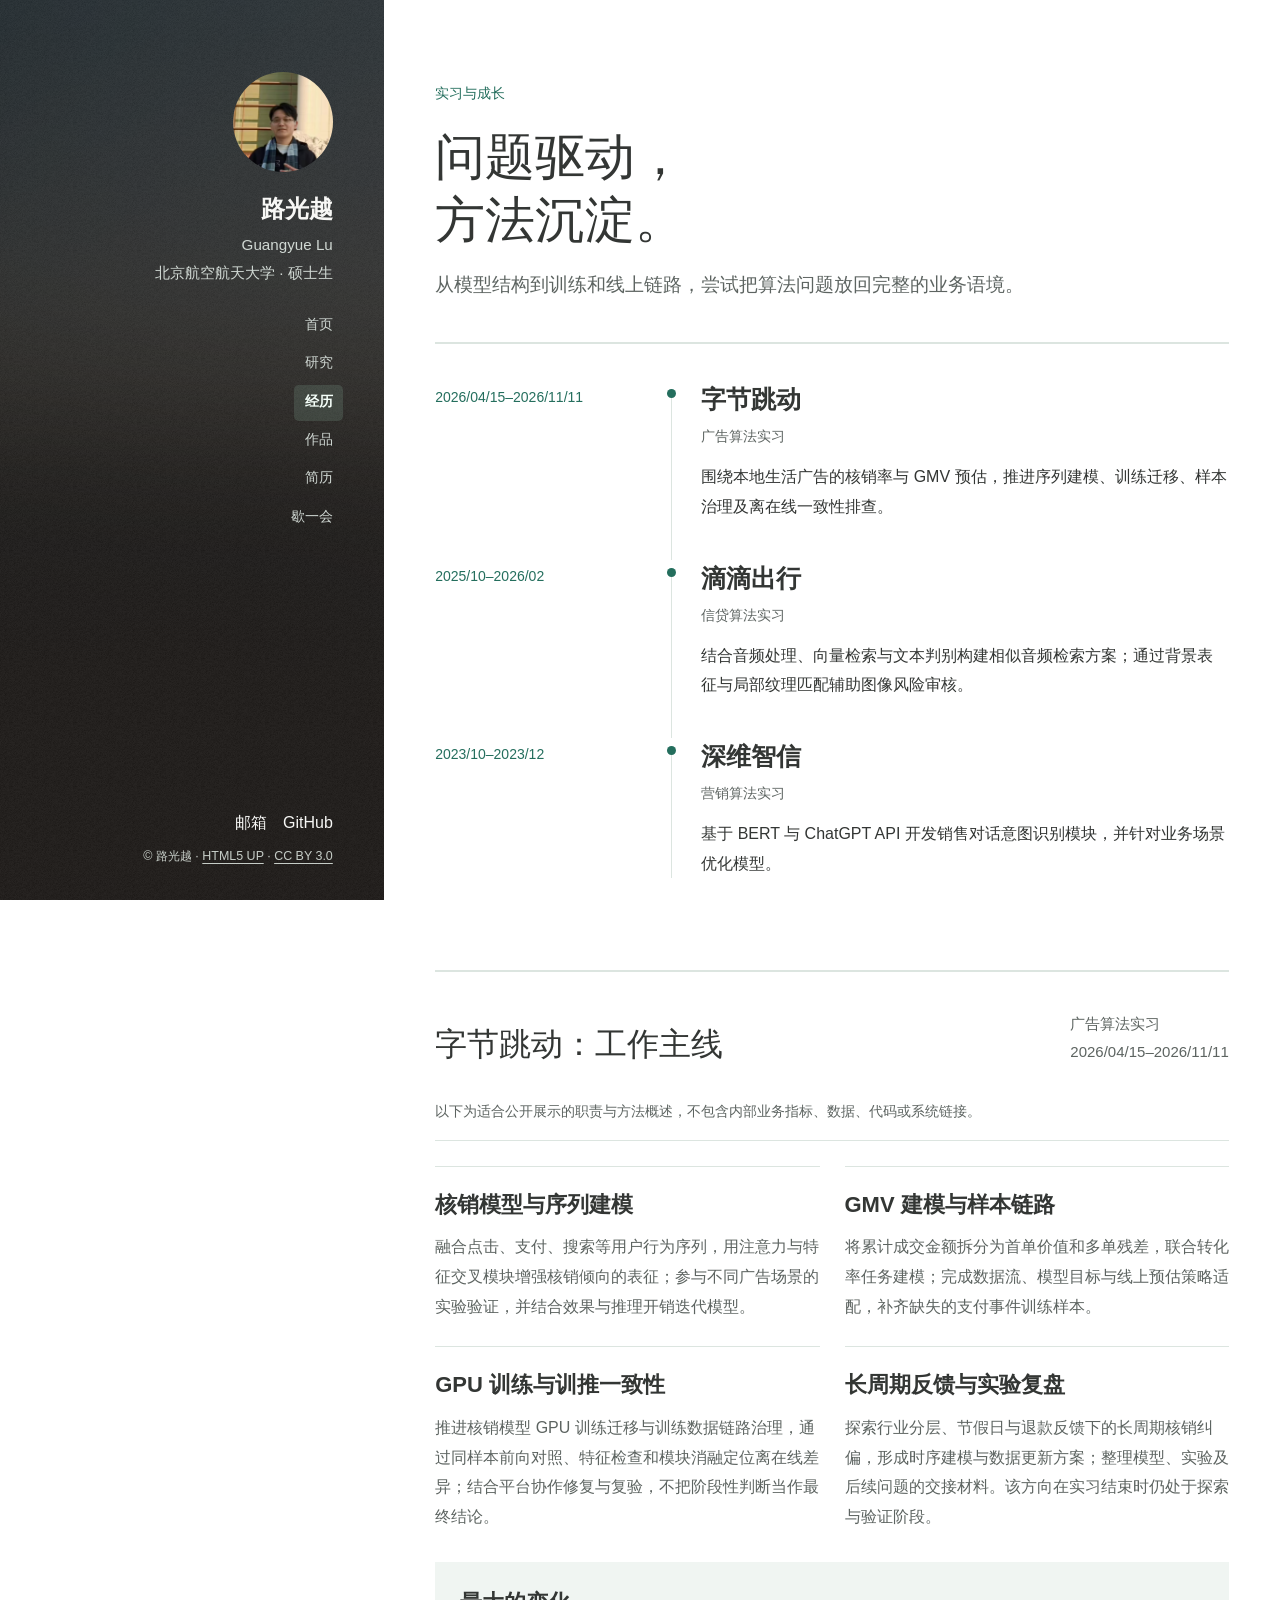
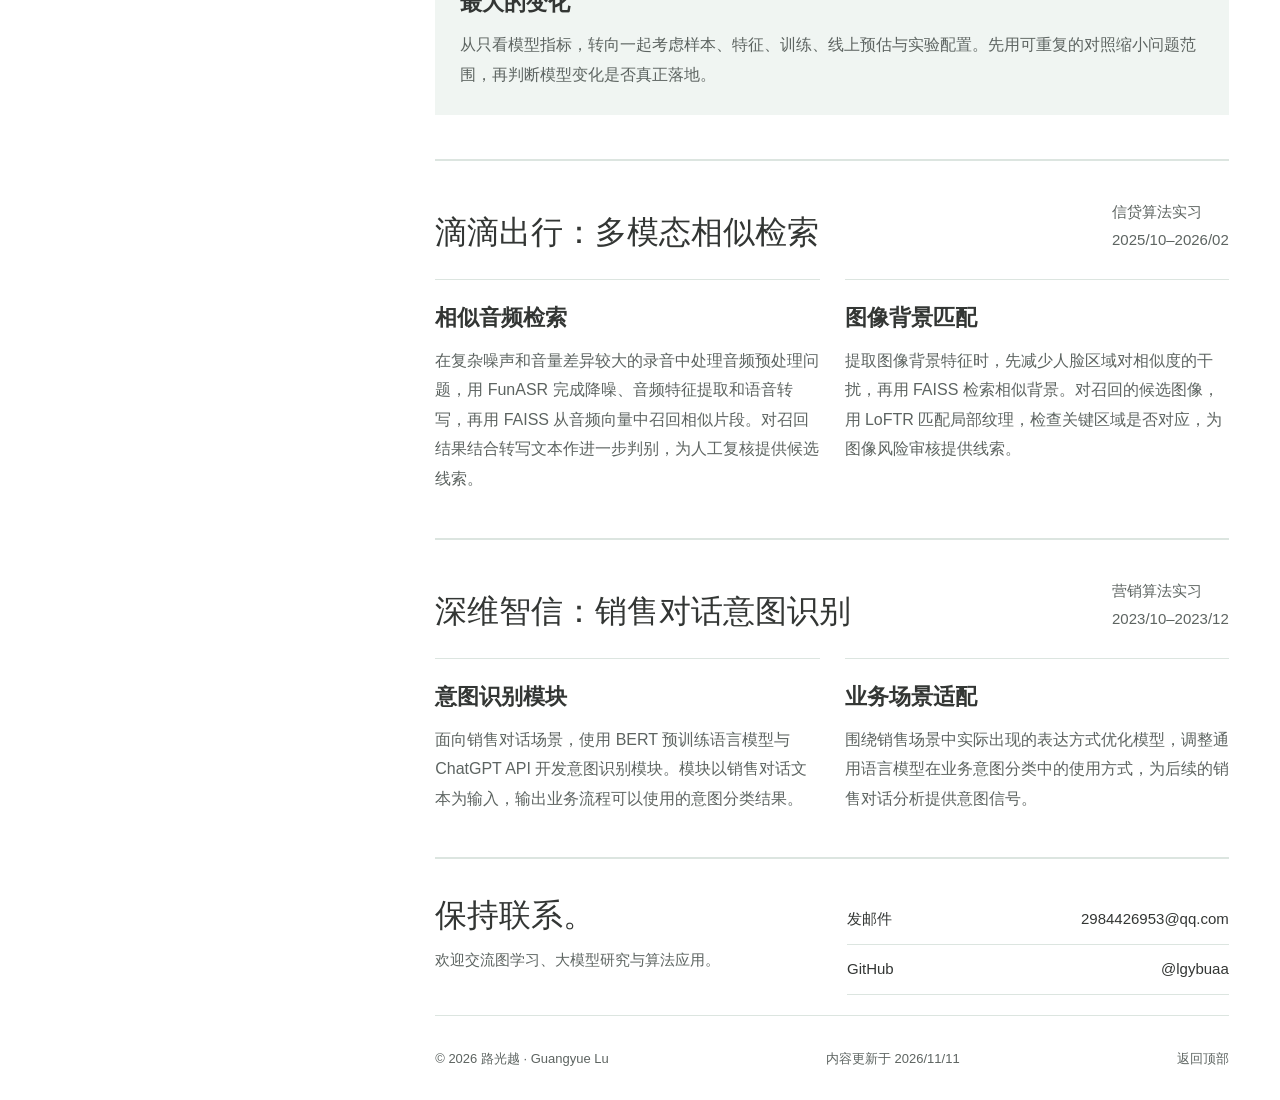
==== commit 166841b2: "Apply the Strata layout to the experience page" ====
--- a/experience/index.html
+++ b/experience/index.html
@@ -1,5 +1,29 @@
 <!doctype html>
-<html lang="zh-CN"><head><meta charset="utf-8"><meta name="viewport" content="width=device-width, initial-scale=1"><meta name="description" content="路光越的算法实习与工程实践：字节跳动、滴滴出行、深维智信。"><meta name="theme-color" content="#f5f1e9" media="(prefers-color-scheme: light)"><meta name="theme-color" content="#171c1a" media="(prefers-color-scheme: dark)"><title>实习经历 | 路光越</title><link rel="canonical" href="https://lugy.me/experience/"><meta property="og:type" content="website"><meta property="og:title" content="实习经历 | 路光越"><meta property="og:description" content="路光越的算法实习与工程实践：字节跳动、滴滴出行、深维智信。"><meta property="og:url" content="https://lugy.me/experience/"><meta name="twitter:card" content="summary"><meta name="color-scheme" content="light dark"><link rel="icon" href="/mark.svg" type="image/svg+xml"><link rel="stylesheet" href="/style.css?v=4"><script defer src="/site.js?v=4"></script></head><body id="top" data-page="experience"><a class="skip" href="#main">跳到主要内容</a><div class="reading-progress" aria-hidden="true"></div><header class="header"><div class="shell nav-bar"><a class="brand" href="/" aria-label="路光越 首页"><img src="/mark.svg" width="32" height="32" alt=""><span>LUGY<small>路光越的个人网站</small></span></a><div class="nav-tools"><button class="menu-toggle" aria-expanded="false" aria-controls="main-nav">菜单</button></div><nav id="main-nav" aria-label="主导航"><a href="/">首页</a><a href="/research/">研究</a><a href="/experience/" aria-current="page">经历</a><a href="/projects/">作品</a><a href="/resume/">简历</a><a href="/playground/">歇一会</a></nav></div></header><main id="main"><section class="shell page-intro"><p class="kicker">实习与成长</p><h1>问题驱动，<br>方法沉淀。</h1><p class="lead">从模型结构到训练和线上链路，尝试把算法问题放回完整的业务语境。</p></section><section class="shell section tight"><div class="timeline"><article class="timeline-item"><div class="time">2026/04/15–2026/11/11</div><div class="timeline-dot" aria-hidden="true"></div><div><h3><a href="#bytedance">字节跳动</a></h3><p class="role">广告算法实习</p><p>围绕本地生活广告的核销率与 GMV 预估，推进序列建模、训练迁移、样本治理及离在线一致性排查。</p></div></article><article class="timeline-item"><div class="time">2025/10–2026/02</div><div class="timeline-dot" aria-hidden="true"></div><div><h3><a href="#didi">滴滴出行</a></h3><p class="role">信贷算法实习</p><p>结合音频处理、向量检索与文本判别构建相似音频检索方案；通过背景表征与局部纹理匹配辅助图像风险审核。</p></div></article><article class="timeline-item"><div class="time">2023/10–2023/12</div><div class="timeline-dot" aria-hidden="true"></div><div><h3><a href="#shenwei">深维智信</a></h3><p class="role">营销算法实习</p><p>基于 BERT 与 ChatGPT API 开发销售对话意图识别模块，并针对业务场景优化模型。</p></div></article></div></section><section id="bytedance" class="shell section"><div class="section-heading"><h2>字节跳动：工作主线</h2><p>广告算法实习<br><time>2026/04/15–2026/11/11</time></p></div><p class="public-note">以下为适合公开展示的职责与方法概述，不包含内部业务指标、数据、代码或系统链接。</p><div class="work-grid"><article><h3>核销模型与序列建模</h3><p>融合点击、支付、搜索等用户行为序列，用注意力与特征交叉模块增强核销倾向的表征；参与不同广告场景的实验验证，并结合效果与推理开销迭代模型。</p></article><article><h3>GMV 建模与样本链路</h3><p>将累计成交金额拆分为首单价值和多单残差，联合转化率任务建模；完成数据流、模型目标与线上预估策略适配，补齐缺失的支付事件训练样本。</p></article><article><h3>GPU 训练与训推一致性</h3><p>推进核销模型 GPU 训练迁移与训练数据链路治理，通过同样本前向对照、特征检查和模块消融定位离在线差异；结合平台协作修复与复验，不把阶段性判断当作最终结论。</p></article><article><h3>长周期反馈与实验复盘</h3><p>探索行业分层、节假日与退款反馈下的长周期核销纠偏，形成时序建模与数据更新方案；整理模型、实验及后续问题的交接材料。该方向在实习结束时仍处于探索与验证阶段。</p></article></div><div class="reflection"><h3>最大的变化</h3><p>从只看模型指标，转向一起考虑样本、特征、训练、线上预估与实验配置。先用可重复的对照缩小问题范围，再判断模型变化是否真正落地。</p></div></section><section id="didi" class="shell section experience-detail" aria-labelledby="didi-title">
+<html lang="zh-CN"><head><meta charset="utf-8"><meta name="viewport" content="width=device-width, initial-scale=1"><meta name="description" content="路光越的算法实习与工程实践：字节跳动、滴滴出行、深维智信。"><meta name="theme-color" content="#ffffff" media="(prefers-color-scheme: light)"><meta name="theme-color" content="#191b1b" media="(prefers-color-scheme: dark)"><title>实习经历 | 路光越</title><link rel="canonical" href="https://lugy.me/experience/"><meta property="og:type" content="website"><meta property="og:title" content="实习经历 | 路光越"><meta property="og:description" content="路光越的算法实习与工程实践：字节跳动、滴滴出行、深维智信。"><meta property="og:url" content="https://lugy.me/experience/"><meta name="twitter:card" content="summary"><meta name="color-scheme" content="light dark"><link rel="icon" href="/mark.svg" type="image/svg+xml"><link rel="stylesheet" href="/style.css?v=5"><script defer src="/site.js?v=5"></script></head><body id="top" data-page="experience"><a class="skip" href="#main">跳到主要内容</a><div class="reading-progress" aria-hidden="true"></div><!-- Sidebar layout adapted from Strata by HTML5 UP (html5up.net), CC BY 3.0. -->
+<header class="strata-sidebar">
+  <div class="strata-profile">
+    <a class="strata-avatar" href="/" aria-label="路光越 · 首页"></a>
+    <p class="strata-name"><a href="/">路光越</a></p>
+    <p class="strata-profile-copy"><span lang="en">Guangyue Lu</span><br>北京航空航天大学 · 硕士生</p>
+  </div>
+  <nav id="main-nav" aria-label="主导航">
+    <a href="/">首页</a>
+    <a href="/research/">研究</a>
+    <a href="/experience/" aria-current="page">经历</a>
+    <a href="/projects/">作品</a>
+    <a href="/resume/">简历</a>
+    <a href="/playground/">歇一会</a>
+  </nav>
+  <div class="strata-sidebar-meta">
+    <div class="strata-social">
+      <a href="mailto:2984426953@qq.com">邮箱</a>
+      <a href="https://github.com/lgybuaa">GitHub</a>
+    </div>
+    <p>© 路光越 <span aria-hidden="true">·</span> <a href="https://html5up.net/strata">HTML5 UP</a> <span aria-hidden="true">·</span> <a href="https://creativecommons.org/licenses/by/3.0/">CC BY 3.0</a></p>
+  </div>
+</header>
+<div class="strata-content">
+<main id="main" tabindex="-1"><section class="shell page-intro"><p class="kicker">实习与成长</p><h1>问题驱动，<br>方法沉淀。</h1><p class="lead">从模型结构到训练和线上链路，尝试把算法问题放回完整的业务语境。</p></section><section class="shell section tight"><div class="timeline"><article class="timeline-item"><div class="time">2026/04/15–2026/11/11</div><div class="timeline-dot" aria-hidden="true"></div><div><h3><a href="#bytedance">字节跳动</a></h3><p class="role">广告算法实习</p><p>围绕本地生活广告的核销率与 GMV 预估，推进序列建模、训练迁移、样本治理及离在线一致性排查。</p></div></article><article class="timeline-item"><div class="time">2025/10–2026/02</div><div class="timeline-dot" aria-hidden="true"></div><div><h3><a href="#didi">滴滴出行</a></h3><p class="role">信贷算法实习</p><p>结合音频处理、向量检索与文本判别构建相似音频检索方案；通过背景表征与局部纹理匹配辅助图像风险审核。</p></div></article><article class="timeline-item"><div class="time">2023/10–2023/12</div><div class="timeline-dot" aria-hidden="true"></div><div><h3><a href="#shenwei">深维智信</a></h3><p class="role">营销算法实习</p><p>基于 BERT 与 ChatGPT API 开发销售对话意图识别模块，并针对业务场景优化模型。</p></div></article></div></section><section id="bytedance" class="shell section"><div class="section-heading"><h2>字节跳动：工作主线</h2><p>广告算法实习<br><time>2026/04/15–2026/11/11</time></p></div><p class="public-note">以下为适合公开展示的职责与方法概述，不包含内部业务指标、数据、代码或系统链接。</p><div class="work-grid"><article><h3>核销模型与序列建模</h3><p>融合点击、支付、搜索等用户行为序列，用注意力与特征交叉模块增强核销倾向的表征；参与不同广告场景的实验验证，并结合效果与推理开销迭代模型。</p></article><article><h3>GMV 建模与样本链路</h3><p>将累计成交金额拆分为首单价值和多单残差，联合转化率任务建模；完成数据流、模型目标与线上预估策略适配，补齐缺失的支付事件训练样本。</p></article><article><h3>GPU 训练与训推一致性</h3><p>推进核销模型 GPU 训练迁移与训练数据链路治理，通过同样本前向对照、特征检查和模块消融定位离在线差异；结合平台协作修复与复验，不把阶段性判断当作最终结论。</p></article><article><h3>长周期反馈与实验复盘</h3><p>探索行业分层、节假日与退款反馈下的长周期核销纠偏，形成时序建模与数据更新方案；整理模型、实验及后续问题的交接材料。该方向在实习结束时仍处于探索与验证阶段。</p></article></div><div class="reflection"><h3>最大的变化</h3><p>从只看模型指标，转向一起考虑样本、特征、训练、线上预估与实验配置。先用可重复的对照缩小问题范围，再判断模型变化是否真正落地。</p></div></section><section id="didi" class="shell section experience-detail" aria-labelledby="didi-title">
   <div class="section-heading"><h2 id="didi-title">滴滴出行：多模态相似检索</h2><p>信贷算法实习<br>2025/10–2026/02</p></div>
   <div class="work-grid">
     <article>
@@ -24,4 +48,6 @@
       <p>围绕销售场景中实际出现的表达方式优化模型，调整通用语言模型在业务意图分类中的使用方式，为后续的销售对话分析提供意图信号。</p>
     </article>
   </div>
-</section></main><footer id="contact"><div class="shell footer-top"><div><h2>保持联系。</h2><p>欢迎交流图学习、大模型研究与算法应用。</p></div><div class="contact-links"><a href="mailto:2984426953@qq.com">发邮件 <span>2984426953@qq.com</span></a><a href="https://github.com/lgybuaa" target="_blank" rel="noopener noreferrer">GitHub <span>@lgybuaa</span></a></div></div><div class="shell footer-bottom"><span>© 2026 路光越 · Guangyue Lu</span><span>内容更新于 2026/11/11</span><a href="#top">返回顶部</a></div></footer></body></html>
+</section></main><footer id="contact"><div class="shell footer-top"><div><h2>保持联系。</h2><p>欢迎交流图学习、大模型研究与算法应用。</p></div><div class="contact-links"><a href="mailto:2984426953@qq.com">发邮件 <span>2984426953@qq.com</span></a><a href="https://github.com/lgybuaa" target="_blank" rel="noopener noreferrer">GitHub <span>@lgybuaa</span></a></div></div><div class="shell footer-bottom"><span>© 2026 路光越 · Guangyue Lu</span><span>内容更新于 2026/11/11</span><a href="#top">返回顶部</a></div></footer>
+</div>
+</body></html>
--- a/style.css
+++ b/style.css
@@ -35,4 +35,290 @@
 .paper-abstract p{color:var(--ink)}
 .paper-abstract p:last-child{margin-bottom:0}
 .timeline-item h3 a:hover{text-decoration-color:var(--accent)}
-.experience-detail .section-heading>p{margin:0}
+.experience-detail .section-heading>p{margin:0}
+
+/* Layout and texture adapted from Strata by HTML5 UP (html5up.net), CC BY 3.0. */
+:root {
+  --paper: #fff;
+  --surface: #fff;
+  --ink: #333634;
+  --muted: #5d6461;
+  --accent: #246e5d;
+  --green: #286653;
+  --soft: #f0f5f2;
+  --line: #dce5e0;
+  --game-back: #286653;
+  --strata-sidebar-width: 30%;
+  --strata-gutter: clamp(2rem, 4vw, 4rem);
+}
+
+@media (prefers-color-scheme: dark) {
+  :root {
+    --paper: #191b1b;
+    --surface: #212624;
+    --ink: #ecf1ee;
+    --muted: #b1bdb6;
+    --accent: #92d7be;
+    --green: #2b6352;
+    --soft: #242f2a;
+    --line: #3a4840;
+    --game-back: #2b6352;
+  }
+}
+
+html { scroll-padding-top: 1.5rem; }
+body { line-height: 1.65; }
+h1, h2, h3 { letter-spacing: 0; }
+h2 { font-size: clamp(1.45rem, 2.8vw, 2rem); font-weight: 550; }
+h3 { font-weight: 600; }
+#main:focus { outline: none; }
+
+.strata-sidebar {
+  display: flex;
+  flex-direction: column;
+  align-items: flex-end;
+  text-align: right;
+  position: fixed;
+  inset: 0 auto 0 0;
+  width: var(--strata-sidebar-width);
+  padding: clamp(3rem, 8vh, 6rem) var(--strata-gutter) 2rem 1.25rem;
+  overflow-y: auto;
+  color: #f7f7f5;
+  background: url("/strata-overlay.png"), linear-gradient(180deg, #1a2223b3 0%, #231e1bec 85%), url("/strata-bg.jpg") center / cover #231e1b;
+}
+.strata-sidebar a:focus-visible { outline-color: #b1e6d4; }
+.strata-avatar {
+  display: inline-block;
+  width: 6.25rem;
+  aspect-ratio: 1;
+  border-radius: 50%;
+  background: #444e4a url("/portrait-museum.jpg") 50% 49% / 240% auto no-repeat;
+  vertical-align: middle;
+}
+.strata-name {
+  margin-top: 1.25rem;
+  font-size: 1.5rem;
+  line-height: 1.4;
+  font-weight: 600;
+}
+.strata-profile-copy {
+  color: #d0d8d3;
+  margin-top: .35rem;
+  font-size: .95rem;
+}
+.strata-sidebar #main-nav {
+  display: flex;
+  flex-direction: column;
+  flex-wrap: wrap;
+  align-items: flex-end;
+  padding: 0;
+  gap: .15rem;
+  margin: 1.3rem 0 2.25rem;
+}
+.strata-sidebar #main-nav a {
+  display: block;
+  color: #d0d8d3;
+  min-height: 2.25rem;
+  border: 0;
+  padding: .35rem .65rem;
+  margin-right: -.65rem;
+  border-radius: .3rem;
+  line-height: 1.55;
+}
+.strata-sidebar #main-nav a:hover,
+.strata-sidebar #main-nav a[aria-current] {
+  color: #f5fff9;
+  background: #9bcfb629;
+  text-decoration: none;
+}
+.strata-sidebar-meta { margin-top: auto; }
+.strata-social { display: flex; justify-content: flex-end; gap: 1rem; }
+.strata-social a { display: inline-flex; align-items: center; min-height: 2.75rem; }
+.strata-sidebar-meta p { color: #c6cdc7; font-size: .78rem; }
+.strata-sidebar-meta p a { text-decoration: underline; text-underline-offset: 3px; }
+
+.strata-content { margin-left: var(--strata-sidebar-width); }
+.strata-content > main, .strata-content > footer {
+  padding-inline: var(--strata-gutter);
+  max-width: 72rem;
+}
+.strata-content .shell { width: 100%; max-width: none; }
+.strata-welcome, .strata-content .page-intro {
+  padding-top: clamp(3.75rem, 9vh, 6.5rem);
+}
+.strata-welcome h1, .strata-content .page-intro h1 {
+  font-weight: 550;
+  font-size: clamp(2rem, 4vw, 3.15rem);
+  line-height: 1.25;
+  margin-bottom: 1.15rem;
+}
+.strata-welcome > p { color: var(--muted); max-width: 40em; }
+.strata-content .section {
+  border-top: 2px solid var(--line);
+  margin-top: 2.75rem;
+  padding-top: 2.35rem;
+}
+.strata-content .section.tight { margin-top: 1rem; }
+.strata-content .section-heading { margin-bottom: 1.15rem; }
+.strata-content .button {
+  min-height: 2.9rem;
+  padding-inline: 1.3rem;
+  border: 2px solid var(--line);
+  border-radius: .35rem;
+}
+.strata-content .button:hover {
+  border-color: var(--accent);
+  color: var(--accent);
+  background: transparent;
+}
+.strata-content .text-link, .strata-content .paper-links a { color: var(--accent); }
+
+.life-grid {
+  display: grid;
+  grid-template-columns: repeat(2, minmax(0, 1fr));
+  gap: 1.75rem;
+  margin-top: 1.25rem;
+}
+.life-image {
+  display: block;
+  overflow: hidden;
+  position: relative;
+  border-radius: .4rem;
+  background: var(--soft);
+}
+.life-image img {
+  width: 100%;
+  aspect-ratio: 1.65;
+  object-fit: cover;
+  object-position: center 53%;
+  display: block;
+}
+.life-image span {
+  position: absolute;
+  bottom: .65rem;
+  right: .65rem;
+  color: white;
+  background: #202522e6;
+  border-radius: .25rem;
+  padding: .3rem .6rem;
+  font-size: .8rem;
+}
+.life-image:hover span { background: #205847; }
+.life-photo figcaption { margin-top: .65rem; font-size: .96rem; color: var(--ink); }
+.life-play {
+  border-radius: .4rem;
+  background: var(--soft);
+  padding: clamp(1.15rem, 3vw, 2rem);
+  align-self: start;
+}
+.life-play p { margin-top: .6rem; color: var(--muted); }
+.life-play .button { margin-top: 1rem; }
+.life-dialog {
+  inset: 0;
+  width: min(30rem, calc(100% - 2rem));
+  max-height: calc(100% - 2rem);
+  padding: .65rem;
+  background: var(--surface);
+  color: var(--ink);
+  border: 1px solid var(--line);
+  border-radius: .4rem;
+}
+.life-dialog::backdrop { background: #111612df; }
+.life-dialog form { display: flex; justify-content: flex-end; margin-bottom: .4rem; }
+.life-dialog button {
+  min-height: 2.75rem;
+  padding-inline: 1rem;
+  border: 1px solid var(--line);
+  border-radius: .35rem;
+  background: var(--soft);
+  color: var(--ink);
+}
+.life-dialog img { display: block; width: auto; max-height: 71dvh; margin-inline: auto; }
+.life-dialog figcaption { margin-top: .45rem; text-align: center; }
+body:has(.life-dialog[open]) { overflow: hidden; }
+
+.strata-content .marquee-wrap { margin-top: 2.1rem; padding-block: .7rem .8rem; }
+.strata-content .marquee-group span { font-size: clamp(.9rem, 1.8vw, 1.05rem); }
+.strata-content .marquee-group i { font-size: 1rem; }
+.strata-content .marquee {
+  mask-image: linear-gradient(90deg, transparent, black 1.2rem, black calc(100% - 1.2rem), transparent);
+}
+.strata-content .paper {
+  background: var(--surface);
+  color: var(--ink);
+  border: 1px solid var(--line);
+  padding: clamp(1rem, 2.5vw, 1.6rem);
+}
+.strata-content .paper .venue { color: var(--accent); }
+.strata-content .paper .role { color: var(--muted); }
+.strata-content .paper h3:not(.paper-abstract h3) {
+  font-family: inherit;
+  font-size: 1.65rem;
+  letter-spacing: 0;
+  margin: .35rem 0 .75rem;
+}
+[data-page="research"] .strata-content .paper h2 {
+  font-family: inherit;
+  font-size: 1.65rem;
+}
+.strata-content .paper-links { border-top-color: var(--line); }
+.strata-content .featured-exp { padding-block: .85rem .25rem; border: 0; }
+.strata-content .article-layout { grid-template-columns: 1fr; gap: 1rem; }
+.strata-content .article-layout aside {
+  position: static;
+  display: flex;
+  flex-wrap: wrap;
+  gap: .25rem 1rem;
+  margin-bottom: .5rem;
+  border-bottom: 1px solid var(--line);
+}
+.strata-content .article-layout aside p { margin-bottom: 0; }
+.strata-content .timeline-item .time { white-space: normal; }
+.strata-content .method-flow { grid-template-columns: repeat(2, minmax(0, 1fr)); }
+.strata-content > footer { background: var(--paper); color: var(--ink); margin-top: 2.75rem; }
+.strata-content .footer-top {
+  border-top: 2px solid var(--line);
+  padding-block: 2.2rem 1.3rem;
+}
+.strata-content .footer-top h2 { font-size: clamp(1.45rem, 2.8vw, 2rem); }
+.strata-content .footer-top p, .strata-content .footer-bottom { color: var(--muted); }
+.strata-content .contact-links a, .strata-content .footer-bottom { border-color: var(--line); }
+
+@media (max-width: 980px) {
+  .strata-sidebar {
+    position: static;
+    width: 100%;
+    align-items: center;
+    text-align: center;
+    padding: 2.25rem 1rem .9rem;
+  }
+  .strata-avatar { width: 5rem; }
+  .strata-name { margin-top: .75rem; }
+  .strata-sidebar #main-nav {
+    flex-direction: row;
+    justify-content: center;
+    gap: .25rem;
+    margin: .75rem 0 .3rem;
+  }
+  .strata-sidebar #main-nav a { margin-right: 0; min-height: 2.75rem; padding: .65rem .55rem; }
+  .strata-social { justify-content: center; }
+  .strata-content { margin-left: 0; }
+  .strata-content > main, .strata-content > footer { margin-inline: auto; }
+  .strata-welcome, .strata-content .page-intro { padding-top: 2rem; }
+}
+
+@media (max-width: 600px) {
+  :root { --strata-gutter: 1.25rem; }
+  .life-grid, .strata-content .method-flow { grid-template-columns: 1fr; }
+  .strata-content .section { padding-top: 1.65rem; margin-top: 2rem; }
+}
+
+@media (prefers-reduced-motion: reduce) {
+  .strata-content .marquee { mask-image: none; }
+}
+
+@media print {
+  .strata-sidebar { display: none; }
+  .strata-content { margin: 0; }
+  .strata-content > main { max-width: none; padding-inline: 0; }
+}
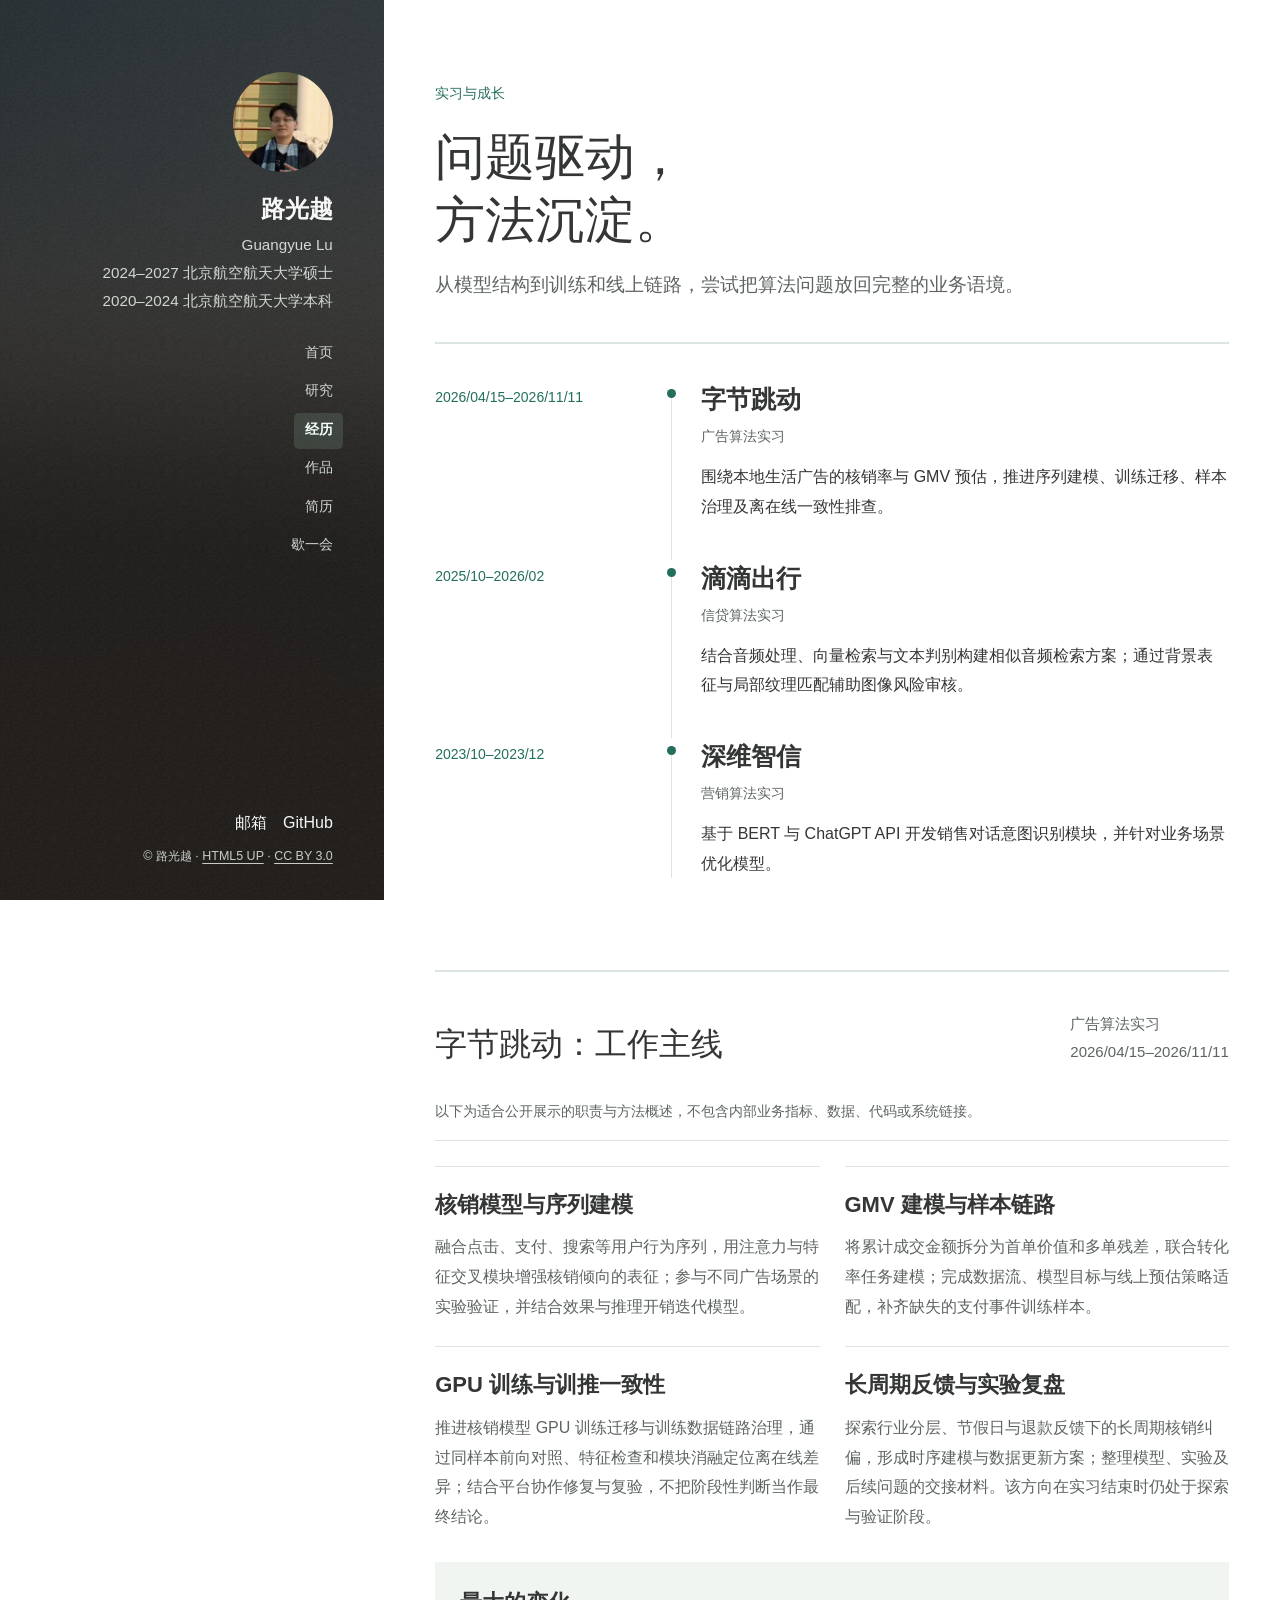
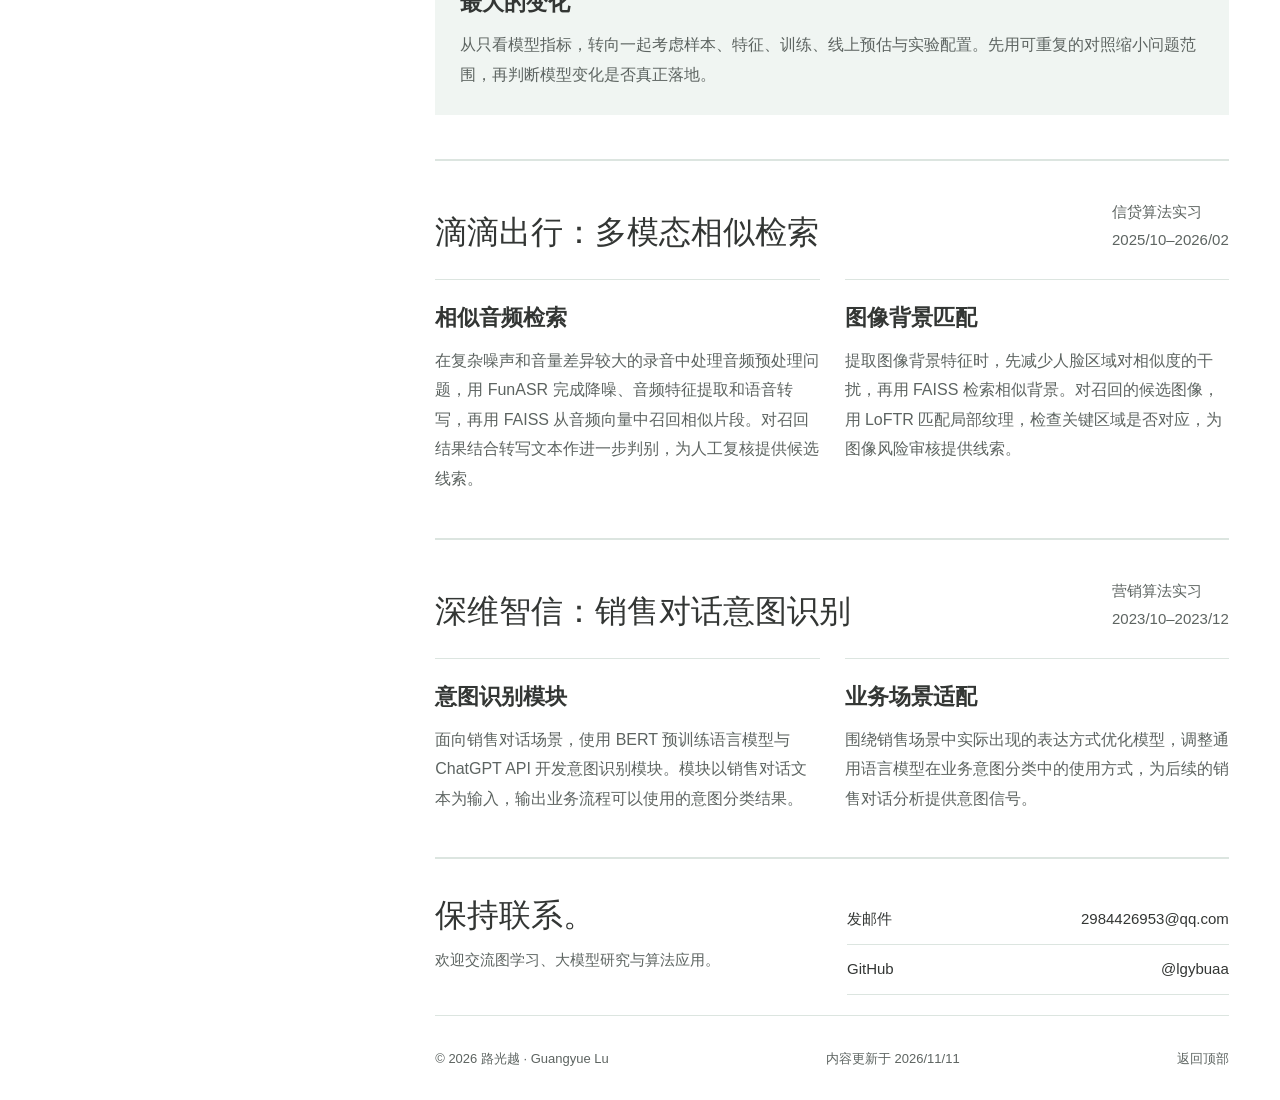
==== commit f28ad361: "Update sidebar education on experience" ====
--- a/experience/index.html
+++ b/experience/index.html
@@ -1,10 +1,10 @@
 <!doctype html>
-<html lang="zh-CN"><head><meta charset="utf-8"><meta name="viewport" content="width=device-width, initial-scale=1"><meta name="description" content="路光越的算法实习与工程实践：字节跳动、滴滴出行、深维智信。"><meta name="theme-color" content="#ffffff" media="(prefers-color-scheme: light)"><meta name="theme-color" content="#191b1b" media="(prefers-color-scheme: dark)"><title>实习经历 | 路光越</title><link rel="canonical" href="https://lugy.me/experience/"><meta property="og:type" content="website"><meta property="og:title" content="实习经历 | 路光越"><meta property="og:description" content="路光越的算法实习与工程实践：字节跳动、滴滴出行、深维智信。"><meta property="og:url" content="https://lugy.me/experience/"><meta name="twitter:card" content="summary"><meta name="color-scheme" content="light dark"><link rel="icon" href="/mark.svg" type="image/svg+xml"><link rel="stylesheet" href="/style.css?v=5"><script defer src="/site.js?v=5"></script></head><body id="top" data-page="experience"><a class="skip" href="#main">跳到主要内容</a><div class="reading-progress" aria-hidden="true"></div><!-- Sidebar layout adapted from Strata by HTML5 UP (html5up.net), CC BY 3.0. -->
+<html lang="zh-CN"><head><meta charset="utf-8"><meta name="viewport" content="width=device-width, initial-scale=1"><meta name="description" content="路光越的算法实习与工程实践：字节跳动、滴滴出行、深维智信。"><meta name="theme-color" content="#ffffff" media="(prefers-color-scheme: light)"><meta name="theme-color" content="#191b1b" media="(prefers-color-scheme: dark)"><title>实习经历 | 路光越</title><link rel="canonical" href="https://lugy.me/experience/"><meta property="og:type" content="website"><meta property="og:title" content="实习经历 | 路光越"><meta property="og:description" content="路光越的算法实习与工程实践：字节跳动、滴滴出行、深维智信。"><meta property="og:url" content="https://lugy.me/experience/"><meta name="twitter:card" content="summary"><meta name="color-scheme" content="light dark"><link rel="icon" href="/mark.svg" type="image/svg+xml"><link rel="stylesheet" href="/style.css?v=6"><script defer src="/site.js?v=5"></script></head><body id="top" data-page="experience"><a class="skip" href="#main">跳到主要内容</a><div class="reading-progress" aria-hidden="true"></div><!-- Sidebar layout adapted from Strata by HTML5 UP (html5up.net), CC BY 3.0. -->
 <header class="strata-sidebar">
   <div class="strata-profile">
     <a class="strata-avatar" href="/" aria-label="路光越 · 首页"></a>
     <p class="strata-name"><a href="/">路光越</a></p>
-    <p class="strata-profile-copy"><span lang="en">Guangyue Lu</span><br>北京航空航天大学 · 硕士生</p>
+    <p class="strata-profile-copy"><span lang="en">Guangyue Lu</span><br>2024–2027 北京航空航天大学硕士<br>2020–2024 北京航空航天大学本科</p>
   </div>
   <nav id="main-nav" aria-label="主导航">
     <a href="/">首页</a>
--- a/style.css
+++ b/style.css
@@ -1,40 +1,39 @@
-:root{color-scheme:light;--paper:#f5f1e9;--surface:#fffdf7;--ink:#252721;--muted:#5e6258;--green:#283e35;--accent:#836140;--line:#d8d2c5;--soft:#eae2d3;--on-green:#f7f2e7;--green-muted:#d2ddcf;--game-back:#283e35;--shadow:0 18px 50px #2527210b;font-family:"PingFang SC","Microsoft YaHei","Segoe UI",sans-serif;color:var(--ink);background:var(--paper)}
-@media(prefers-color-scheme:dark){:root{color-scheme:dark;--paper:#171c1a;--surface:#202723;--ink:#edf1e8;--muted:#b1bcae;--green:#344c40;--accent:#dcbd8c;--line:#425046;--soft:#2a342e;--on-green:#f7f2e7;--green-muted:#d1e0d1;--game-back:#3a5546;--shadow:0 18px 50px #0002}}
-*,*::before,*::after{box-sizing:border-box}html{scroll-behavior:smooth;scroll-padding-top:150px}body{margin:0}main{min-height:55vh}p,h1,h2,h3,figure{margin:0}p{line-height:1.85}h1,h2,h3{text-wrap:balance}h1{font-size:clamp(46px,13vw,74px);line-height:1.14;letter-spacing:-.045em}h2{font-size:clamp(28px,7vw,44px);line-height:1.3;letter-spacing:-.03em}h3{font-size:22px;line-height:1.45}a{color:inherit;text-decoration:none}a:hover{text-decoration:underline;text-underline-offset:5px}button,select,input{font:inherit}button{cursor:pointer}button:disabled{opacity:.55;cursor:default}a:focus-visible,button:focus-visible,select:focus-visible,summary:focus-visible{outline:3px solid var(--accent);outline-offset:4px}[hidden]{display:none!important}img{max-width:100%;height:auto}svg{max-width:100%}.shell{width:calc(100% - 36px);max-width:1160px;margin-inline:auto}.sr-only{position:absolute;width:1px;height:1px;overflow:hidden;clip-path:inset(50%)}.skip{position:fixed;top:8px;left:12px;padding:12px;background:var(--surface);transform:translateY(-160%);z-index:30}.skip:focus{transform:none}.reading-progress{height:3px;background:var(--accent);position:fixed;top:0;left:0;width:0;z-index:50}
-.header{position:sticky;top:0;z-index:10;background:var(--paper);border-bottom:1px solid var(--line)}.nav-bar{display:grid;grid-template-columns:1fr auto;gap:4px 12px;padding-block:12px}.brand{display:flex;align-items:center;gap:10px;font-weight:700;font-size:18px;min-height:44px}.brand small{display:none;font-size:12px;font-weight:400;color:var(--muted);margin-top:3px}.brand:hover{text-decoration:none}.nav-tools{display:flex;gap:8px;align-items:center}.menu-toggle{border:1px solid var(--line);min-height:44px;padding:8px;background:var(--surface);color:var(--ink);border-radius:5px}nav{grid-column:1/-1;display:flex;flex-wrap:wrap;gap:3px 8px;padding-block:8px}nav a{padding:9px 10px;min-height:44px;font-size:14px;border-bottom:2px solid transparent}nav a[aria-current="page"]{border-color:var(--accent);font-weight:600}body.js nav{display:none}body.js nav.is-open{display:flex}
-.kicker{font-size:14px;color:var(--accent);margin-bottom:18px}.lead{font-size:clamp(20px,4vw,26px);line-height:1.65;color:var(--ink)}.hero{display:grid;grid-template-columns:1fr;gap:38px;padding-block:48px}.hero h1{font-size:clamp(62px,18vw,90px);letter-spacing:-.055em}.hero h1 span{display:block;font-family:Georgia,"Times New Roman",serif;font-size:clamp(27px,7.5vw,40px);font-weight:400;font-style:italic;letter-spacing:0;line-height:1.4;margin:12px 0 22px;color:var(--muted)}.intro-copy{font-size:16px;color:var(--muted);max-width:33em;margin-top:20px}.actions{display:flex;flex-wrap:wrap;gap:12px;margin-top:25px}.button{display:inline-flex;justify-content:center;align-items:center;min-height:46px;padding:10px 18px;border:1px solid var(--line);background:var(--surface);color:var(--ink);font-size:15px;border-radius:4px;line-height:1.5}.button:hover{text-decoration:none;background:var(--soft)}.button.primary{background:var(--green);color:var(--on-green);border-color:var(--green)}.button.primary:hover{filter:brightness(1.12)}.education{border-top:1px solid var(--line);padding-top:17px;margin-top:28px}.education p{font-size:14px;display:flex;flex-wrap:wrap;gap:6px 12px;margin-top:5px}.education b{font-weight:500}.education span{color:var(--muted)}.portrait{position:relative;background:var(--soft);border:1px solid var(--line);padding:18px 22px 14px;width:min(86%,330px);margin-inline:auto;box-shadow:var(--shadow);transform:rotate(1.5deg)}.portrait-label,figcaption{font-size:13px;color:var(--muted);line-height:1.6}.photo{display:block;width:86%;margin:20px auto;object-fit:cover;object-position:center bottom;aspect-ratio:563/779;background:#fff;border-radius:2px}.portrait figcaption{padding-top:12px;border-top:1px solid var(--line)}.hero-graph{color:var(--accent);width:150px}.portrait .hero-graph{position:absolute;right:-18px;bottom:50px;width:110px;padding:8px;background:var(--surface);border:1px solid var(--line);transform:rotate(-7deg)}.graph-wave{transform-origin:143px 88px;animation:wave 4s ease-out infinite}@keyframes wave{0%,100%{transform:scale(.7);opacity:.7}70%{transform:scale(1.5);opacity:0}}
-.marquee-wrap{border-block:1px solid var(--line);padding-block:13px 20px}
-.marquee-heading{font-size:14px;color:var(--muted)}
-.marquee{overflow:hidden;width:100%;padding-top:8px}
-.marquee-track{display:flex}
-.marquee-group{display:flex;align-items:center;flex-wrap:wrap;gap:12px 25px;padding-inline:18px}
-.marquee-group span{font-size:clamp(21px,4vw,30px);font-weight:500;white-space:nowrap}
-.marquee-group i{font-size:20px;color:var(--accent)}
-.marquee.is-running .marquee-track{width:max-content;animation:marquee var(--marquee-duration) linear infinite}
-.marquee.is-running .marquee-group{flex:none;flex-wrap:nowrap;padding-inline:0 25px}
-@keyframes marquee{to{transform:translateX(var(--marquee-distance))}}
-.section{margin-top:66px}.section.tight{margin-top:25px}.section-heading{display:flex;flex-wrap:wrap;align-items:end;justify-content:space-between;gap:16px 30px;margin-bottom:28px}.section-heading>p{color:var(--muted);max-width:28em;font-size:15px}.text-link{display:inline-flex;align-items:center;min-height:44px;font-size:15px;text-decoration:underline;text-underline-offset:5px;margin-top:8px}.site-map{display:grid;grid-template-columns:1fr;border-top:1px solid var(--line)}.map-link{padding:26px 20px;border-bottom:1px solid var(--line);display:block;background:var(--surface)}.map-link>span{font-size:26px;display:block;margin-bottom:12px}.map-link p{font-size:15px;color:var(--muted);margin-bottom:15px}.map-link b{font-size:14px;font-weight:500;color:var(--accent)}.map-link:hover{text-decoration:none;background:var(--soft)}.map-play{background:var(--soft)}.papers{display:grid;grid-template-columns:1fr;gap:20px}.paper{display:flex;flex-direction:column;padding:28px 24px;background:var(--green);color:var(--on-green);border-radius:4px}.paper-alt{background:var(--soft);color:var(--ink)}.venue{font-size:14px;color:var(--green-muted)}.paper-alt .venue{color:var(--muted)}.paper h3{font-size:clamp(40px,8vw,62px);font-family:Georgia,serif;font-weight:400;margin:22px 0 16px;letter-spacing:-.04em}.paper-title{font-weight:600;line-height:1.6!important}.paper p{font-size:15px;margin-bottom:16px}.paper .role{margin-top:auto;color:var(--green-muted);font-size:14px}.paper-alt .role{color:var(--muted)}.paper-links{display:flex;flex-wrap:wrap;gap:8px 16px;border-top:1px solid currentColor;padding-top:8px}.paper-links a{font-size:14px;min-height:44px;padding-block:11px}.chips{display:flex;flex-wrap:wrap;gap:8px;margin:18px 0}.chips span{border:1px solid var(--line);padding:5px 10px;font-size:14px;color:var(--muted);border-radius:3px}.featured-exp{display:grid;grid-template-columns:1fr;gap:22px;padding:28px 0;border-block:1px solid var(--line)}.featured-exp p{color:var(--muted);font-size:16px}
-.page-intro{padding-top:46px;padding-bottom:25px}.page-intro h1{margin-bottom:22px}.page-intro .lead{max-width:37em;font-size:19px;color:var(--muted)}.timeline{padding-bottom:10px}.timeline-item{display:grid;grid-template-columns:18px minmax(0,1fr);gap:12px;position:relative;padding-bottom:38px}.timeline-item .time{grid-column:2;font-size:14px;color:var(--accent);font-variant-numeric:tabular-nums}.timeline-dot{grid-column:1;grid-row:1/3;position:relative;display:grid;justify-items:center}.timeline-dot::before{content:"";position:absolute;width:1px;background:var(--line);top:10px;bottom:-38px;left:8px}.timeline-dot::after{content:"";width:9px;height:9px;position:absolute;top:8px;left:4px;background:var(--accent);border-radius:50%}.timeline-item:last-child .timeline-dot::before{bottom:0}.timeline-item>div:last-child{grid-column:2}.timeline-item h3{font-size:25px}.timeline-item p{font-size:16px}.role{font-size:14px!important;color:var(--muted);margin-block:7px 12px}.work-grid{display:grid;grid-template-columns:1fr;gap:25px;margin-top:25px}.work-grid article,.work-grid>div{border-top:1px solid var(--line);padding-top:22px}.work-grid h3{margin-bottom:12px}.work-grid p{font-size:16px;color:var(--muted)}.public-note{font-size:14px;color:var(--muted);padding:15px 0;border-bottom:1px solid var(--line)}.reflection{background:var(--soft);padding:25px;margin-top:30px}.reflection p{color:var(--muted);margin-top:12px}.article-layout{display:grid;grid-template-columns:1fr;gap:25px;margin-top:30px}.article-layout aside{font-size:15px;display:flex;gap:18px;border-bottom:1px solid var(--line);padding-bottom:15px}.article-layout aside a{text-decoration:underline}.prose{max-width:46em}.prose h2{font-size:28px;margin:28px 0 14px}.prose p{font-size:17px;color:var(--muted)}.method-flow{display:grid;grid-template-columns:1fr;gap:8px;margin-top:24px}.method-flow>div{padding:14px;border:1px solid var(--line);display:flex;gap:16px;align-items:center;background:var(--surface)}.method-flow span{font-size:14px;color:var(--accent)}.method-flow p{font-size:15px}.caption{font-size:13px!important;color:var(--muted);margin-top:12px}.project-list>article{padding:30px 0;border-top:1px solid var(--line);margin-bottom:28px}.project-kind{color:var(--accent);font-size:14px;margin-bottom:14px}.project-list h2{font-size:34px;margin-bottom:18px}.project-list p{max-width:48em;color:var(--muted);font-size:16px;margin-top:12px}.project-list .lead{font-size:21px;color:var(--ink)}
-.resume-actions{display:flex;align-items:center;flex-wrap:wrap;gap:15px;margin-block:16px 30px}.resume-actions p{font-size:14px;color:var(--muted);max-width:33em}.resume-sheet{background:var(--surface);padding:26px 20px;box-shadow:var(--shadow);border:1px solid var(--line);max-width:900px}.resume-sheet>header h2{font-size:30px}.resume-sheet h2 span{font-size:18px;font-weight:400}.resume-sheet>header p{font-size:14px;margin-top:10px;overflow-wrap:anywhere}.resume-sheet section{margin-top:25px}.resume-sheet section h2{font-size:21px;border-bottom:1px solid var(--line);padding-bottom:7px}.resume-sheet h3{font-size:16px;line-height:1.75;margin-top:15px}.resume-sheet h3 span{display:block;font-size:14px;font-weight:400;color:var(--muted)}.resume-sheet p,.resume-sheet li{font-size:15px;line-height:1.85;color:var(--muted)}.resume-sheet ul{padding-left:22px}.resume-sheet li{margin-bottom:8px}
-footer{margin-top:75px;background:var(--green);color:var(--on-green)}.footer-top{display:grid;grid-template-columns:1fr;gap:30px;padding-block:40px}.footer-top h2{font-size:32px;margin-bottom:10px}.footer-top p{font-size:15px;color:var(--green-muted)}.contact-links a{display:flex;flex-wrap:wrap;gap:10px;align-items:center;justify-content:space-between;min-height:50px;border-bottom:1px solid #b1c6b366;padding:12px 0;font-size:15px}.contact-links span{overflow-wrap:anywhere}.footer-bottom{padding-block:20px;border-top:1px solid #b1c6b366;display:flex;flex-wrap:wrap;gap:10px 24px;font-size:13px;color:var(--green-muted)}.footer-bottom a{min-height:44px;display:flex;align-items:center}.error-section{text-align:center}.error-section .hero-graph{width:230px}.error-section .actions{justify-content:center}
-.playground{background:var(--surface);padding:20px;border:1px solid var(--line);border-radius:8px}.game-tabs{display:flex;gap:8px;margin-bottom:30px;border-bottom:1px solid var(--line);padding-bottom:12px}.game-tabs button{border:none;min-height:46px;padding:10px 16px;color:var(--muted);background:var(--soft);border-radius:5px}.game-tabs button[aria-selected="true"]{color:var(--on-green);background:var(--green)}.game-heading{display:flex;flex-wrap:wrap;gap:20px;justify-content:space-between}.game-heading h2{font-size:26px}.game-heading p{font-size:15px;color:var(--muted);max-width:35em;margin-top:12px}.game-actions{display:flex;flex-wrap:wrap;gap:8px}.game-status{margin-block:25px;font-size:15px;font-variant-numeric:tabular-nums;color:var(--accent);min-height:27px}.memory-board{display:grid;grid-template-columns:repeat(3,minmax(0,1fr));gap:12px;max-width:650px;margin-inline:auto}.memory-card{background:var(--game-back);color:var(--on-green);border:1px solid var(--line);min-height:84px;aspect-ratio:1.1;display:grid;place-items:center;border-radius:6px;transition:transform .18s,background .18s}.memory-card .shape{width:70%;height:70%;display:none}.memory-card .back-label{font-family:Georgia,serif;font-size:27px}.memory-card.flipped,.memory-card.matched{background:var(--soft);color:var(--ink);transform:rotateY(0)}.memory-card.flipped .shape,.memory-card.matched .shape{display:block}.memory-card.flipped .back-label,.memory-card.matched .back-label{display:none}.memory-card.matched{border:2px solid var(--accent)}.memory-card:disabled{opacity:1}.memory-board.is-paused{opacity:.5;pointer-events:none}.game-result{padding:20px;background:var(--soft);margin-top:20px;line-height:1.8}.game-result button{margin-top:12px}.path-graph{max-width:600px;margin:auto;border:1px solid var(--line);border-radius:6px;background:var(--paper);padding:12px}.path-graph svg{display:block;width:100%;height:auto;touch-action:manipulation}.path-graph .node{cursor:pointer}.path-controls{display:flex;gap:8px;flex-wrap:wrap;justify-content:center;margin-top:18px}.path-controls button{min-width:48px;min-height:48px;border:1px solid var(--line);background:var(--soft);color:var(--ink);border-radius:5px}.path-controls button.current{background:var(--green);color:var(--on-green)}.path-graph .node circle{fill:var(--surface);stroke:var(--muted);stroke-width:1.5}.path-graph .node text{fill:var(--ink)}.path-graph .node.visited circle{fill:var(--soft);stroke:var(--accent)}.path-graph .node.current circle{fill:var(--green)}.path-graph .node.current text{fill:var(--on-green)}
-@media(min-width:600px){.shell{width:calc(100% - 60px)}.brand small{display:block}.hero{padding-block:65px}.site-map{grid-template-columns:repeat(2,minmax(0,1fr));border-left:1px solid var(--line)}.map-link{border-right:1px solid var(--line)}.papers,.work-grid{grid-template-columns:repeat(2,minmax(0,1fr))}.memory-board{grid-template-columns:repeat(4,minmax(0,1fr))}.resume-sheet{padding:40px}.method-flow{grid-template-columns:repeat(2,minmax(0,1fr))}.playground{padding:30px}.footer-top{grid-template-columns:1fr 1fr}}
-@media(min-width:900px){html{scroll-padding-top:105px}.nav-bar{display:flex;align-items:center;padding-block:12px;gap:20px}.nav-tools{order:3}.menu-toggle{display:none}nav,body.js nav{display:flex;flex-wrap:nowrap;padding:0;margin-left:auto;gap:6px}.hero{grid-template-columns:minmax(0,1.25fr) minmax(0,1fr);gap:70px;padding-block:85px 65px}.hero h1{font-size:106px}.hero h1 span{font-size:43px}.hero .lead{font-size:27px}.portrait{width:95%;max-width:390px}.portrait .hero-graph{width:140px}.section{margin-top:92px}.page-intro{padding-top:80px}.page-intro h1{font-size:74px}.featured-exp{grid-template-columns:1fr 1.2fr;gap:50px}.timeline-item{grid-template-columns:210px 20px minmax(0,1fr);gap:18px}.timeline-item .time{grid-column:1;grid-row:1;padding-top:5px}.timeline-dot{grid-column:2;grid-row:1}.timeline-item>div:last-child{grid-column:3;grid-row:1}.article-layout{grid-template-columns:210px minmax(0,1fr);gap:60px}.article-layout aside{align-self:start;position:sticky;top:110px;display:block;border:none}.article-layout aside p{margin-bottom:16px}.prose h2:first-child{margin-top:0}.method-flow{grid-template-columns:repeat(4,minmax(0,1fr))}.method-flow>div{display:block}.method-flow p{margin-top:12px}.footer-bottom{align-items:center;justify-content:space-between}}
-@media(prefers-reduced-motion:reduce){html{scroll-behavior:auto}*,*::before,*::after{animation:none!important;transition:none!important}.marquee-group[aria-hidden="true"]{display:none}.marquee-group{justify-content:center}.graph-wave{opacity:.5}}
-@media print{html,body{background:white!important;color:black!important}.header,footer,.reading-progress,.skip,.page-intro,.resume-actions{display:none!important}.resume-sheet{width:100%;max-width:none;padding:0;border:0;box-shadow:none;background:white;color:black}.resume-sheet p,.resume-sheet li,.resume-sheet h3 span{color:#222}.resume-sheet section h2{font-size:16px;border-color:#aaa}.resume-sheet h3{font-size:13px;break-after:avoid}.resume-sheet p,.resume-sheet li{font-size:11px;line-height:1.6}.resume-sheet section{margin-top:15px}.resume-sheet>header h2{font-size:24px}a{color:black}body:not([data-page="resume"]) .resume-sheet{display:none}@page{size:A4;margin:15mm}}
-
-[data-page="research"] .papers{align-items:stretch}
-[data-page="research"] .paper{background:var(--surface);color:var(--ink);border:1px solid var(--line);border-top:4px solid var(--green);box-shadow:var(--shadow)}
-[data-page="research"] .paper-alt{border-top-color:var(--accent)}
-[data-page="research"] .paper .venue{color:var(--accent)}
-[data-page="research"] .paper h2{font-family:Georgia,serif;font-size:clamp(38px,7vw,58px);font-weight:400;margin:8px 0 14px}
-[data-page="research"] .paper .role{margin-top:0;color:var(--muted)}
-[data-page="research"] .paper-links{margin-top:auto;border-color:var(--line)}
-.paper-abstract{padding:clamp(16px,3vw,24px);margin:6px 0 20px;background:var(--soft);border-radius:4px}
-.paper .paper-abstract h3{font-family:inherit;font-size:17px;font-weight:650;letter-spacing:0;margin:0 0 12px}
-.paper-abstract p{color:var(--ink)}
-.paper-abstract p:last-child{margin-bottom:0}
-.timeline-item h3 a:hover{text-decoration-color:var(--accent)}
+:root{color-scheme:light;--paper:#f5f1e9;--surface:#fffdf7;--ink:#252721;--muted:#5e6258;--green:#283e35;--accent:#836140;--line:#d8d2c5;--soft:#eae2d3;--on-green:#f7f2e7;--green-muted:#d2ddcf;--game-back:#283e35;--shadow:0 18px 50px #2527210b;font-family:"PingFang SC","Microsoft YaHei","Segoe UI",sans-serif;color:var(--ink);background:var(--paper)}
+@media(prefers-color-scheme:dark){:root{color-scheme:dark;--paper:#171c1a;--surface:#202723;--ink:#edf1e8;--muted:#b1bcae;--green:#344c40;--accent:#dcbd8c;--line:#425046;--soft:#2a342e;--on-green:#f7f2e7;--green-muted:#d1e0d1;--game-back:#3a5546;--shadow:0 18px 50px #0002}}
+*,*::before,*::after{box-sizing:border-box}html{scroll-behavior:smooth;scroll-padding-top:150px}body{margin:0}main{min-height:55vh}p,h1,h2,h3,figure{margin:0}p{line-height:1.85}h1,h2,h3{text-wrap:balance}h1{font-size:clamp(46px,13vw,74px);line-height:1.14;letter-spacing:-.045em}h2{font-size:clamp(28px,7vw,44px);line-height:1.3;letter-spacing:-.03em}h3{font-size:22px;line-height:1.45}a{color:inherit;text-decoration:none}a:hover{text-decoration:underline;text-underline-offset:5px}button,select,input{font:inherit}button{cursor:pointer}button:disabled{opacity:.55;cursor:default}a:focus-visible,button:focus-visible,select:focus-visible,summary:focus-visible{outline:3px solid var(--accent);outline-offset:4px}[hidden]{display:none!important}img{max-width:100%;height:auto}svg{max-width:100%}.shell{width:calc(100% - 36px);max-width:1160px;margin-inline:auto}.sr-only{position:absolute;width:1px;height:1px;overflow:hidden;clip-path:inset(50%)}.skip{position:fixed;top:8px;left:12px;padding:12px;background:var(--surface);transform:translateY(-160%);z-index:30}.skip:focus{transform:none}.reading-progress{height:3px;background:var(--accent);position:fixed;top:0;left:0;width:0;z-index:50}
+.header{position:sticky;top:0;z-index:10;background:var(--paper);border-bottom:1px solid var(--line)}.nav-bar{display:grid;grid-template-columns:1fr auto;gap:4px 12px;padding-block:12px}.brand{display:flex;align-items:center;gap:10px;font-weight:700;font-size:18px;min-height:44px}.brand small{display:none;font-size:12px;font-weight:400;color:var(--muted);margin-top:3px}.brand:hover{text-decoration:none}.nav-tools{display:flex;gap:8px;align-items:center}.menu-toggle{border:1px solid var(--line);min-height:44px;padding:8px;background:var(--surface);color:var(--ink);border-radius:5px}nav{grid-column:1/-1;display:flex;flex-wrap:wrap;gap:3px 8px;padding-block:8px}nav a{padding:9px 10px;min-height:44px;font-size:14px;border-bottom:2px solid transparent}nav a[aria-current="page"]{border-color:var(--accent);font-weight:600}body.js nav{display:none}body.js nav.is-open{display:flex}
+.kicker{font-size:14px;color:var(--accent);margin-bottom:18px}.lead{font-size:clamp(20px,4vw,26px);line-height:1.65;color:var(--ink)}.hero{display:grid;grid-template-columns:1fr;gap:38px;padding-block:48px}.hero h1{font-size:clamp(62px,18vw,90px);letter-spacing:-.055em}.hero h1 span{display:block;font-family:Georgia,"Times New Roman",serif;font-size:clamp(27px,7.5vw,40px);font-weight:400;font-style:italic;letter-spacing:0;line-height:1.4;margin:12px 0 22px;color:var(--muted)}.intro-copy{font-size:16px;color:var(--muted);max-width:33em;margin-top:20px}.actions{display:flex;flex-wrap:wrap;gap:12px;margin-top:25px}.button{display:inline-flex;justify-content:center;align-items:center;min-height:46px;padding:10px 18px;border:1px solid var(--line);background:var(--surface);color:var(--ink);font-size:15px;border-radius:4px;line-height:1.5}.button:hover{text-decoration:none;background:var(--soft)}.button.primary{background:var(--green);color:var(--on-green);border-color:var(--green)}.button.primary:hover{filter:brightness(1.12)}.education{border-top:1px solid var(--line);padding-top:17px;margin-top:28px}.education p{font-size:14px;display:flex;flex-wrap:wrap;gap:6px 12px;margin-top:5px}.education b{font-weight:500}.education span{color:var(--muted)}.portrait{position:relative;background:var(--soft);border:1px solid var(--line);padding:18px 22px 14px;width:min(86%,330px);margin-inline:auto;box-shadow:var(--shadow);transform:rotate(1.5deg)}.portrait-label,figcaption{font-size:13px;color:var(--muted);line-height:1.6}.photo{display:block;width:86%;margin:20px auto;object-fit:cover;object-position:center bottom;aspect-ratio:563/779;background:#fff;border-radius:2px}.portrait figcaption{padding-top:12px;border-top:1px solid var(--line)}.hero-graph{color:var(--accent);width:150px}.portrait .hero-graph{position:absolute;right:-18px;bottom:50px;width:110px;padding:8px;background:var(--surface);border:1px solid var(--line);transform:rotate(-7deg)}.graph-wave{transform-origin:143px 88px;animation:wave 4s ease-out infinite}@keyframes wave{0%,100%{transform:scale(.7);opacity:.7}70%{transform:scale(1.5);opacity:0}}
+.marquee-wrap{border-block:1px solid var(--line);padding-block:13px 20px}
+.marquee{overflow:hidden;width:100%}
+.marquee-track{display:flex}
+.marquee-group{display:flex;align-items:center;flex-wrap:wrap;gap:12px 25px;padding-inline:18px}
+.marquee-group span{font-size:clamp(21px,4vw,30px);font-weight:500;white-space:nowrap}
+.marquee-group i{font-size:20px;color:var(--accent)}
+.marquee.is-running .marquee-track{width:max-content;animation:marquee var(--marquee-duration) linear infinite}
+.marquee.is-running .marquee-group{flex:none;flex-wrap:nowrap;padding-inline:0 25px}
+@keyframes marquee{to{transform:translateX(var(--marquee-distance))}}
+.section{margin-top:66px}.section.tight{margin-top:25px}.section-heading{display:flex;flex-wrap:wrap;align-items:end;justify-content:space-between;gap:16px 30px;margin-bottom:28px}.section-heading>p{color:var(--muted);max-width:28em;font-size:15px}.text-link{display:inline-flex;align-items:center;min-height:44px;font-size:15px;text-decoration:underline;text-underline-offset:5px;margin-top:8px}.site-map{display:grid;grid-template-columns:1fr;border-top:1px solid var(--line)}.map-link{padding:26px 20px;border-bottom:1px solid var(--line);display:block;background:var(--surface)}.map-link>span{font-size:26px;display:block;margin-bottom:12px}.map-link p{font-size:15px;color:var(--muted);margin-bottom:15px}.map-link b{font-size:14px;font-weight:500;color:var(--accent)}.map-link:hover{text-decoration:none;background:var(--soft)}.map-play{background:var(--soft)}.papers{display:grid;grid-template-columns:1fr;gap:20px}.paper{display:flex;flex-direction:column;padding:28px 24px;background:var(--green);color:var(--on-green);border-radius:4px}.paper-alt{background:var(--soft);color:var(--ink)}.venue{font-size:14px;color:var(--green-muted)}.paper-alt .venue{color:var(--muted)}.paper h3{font-size:clamp(40px,8vw,62px);font-family:Georgia,serif;font-weight:400;margin:22px 0 16px;letter-spacing:-.04em}.paper-title{font-weight:600;line-height:1.6!important}.paper p{font-size:15px;margin-bottom:16px}.paper .role{margin-top:auto;color:var(--green-muted);font-size:14px}.paper-alt .role{color:var(--muted)}.paper-links{display:flex;flex-wrap:wrap;gap:8px 16px;border-top:1px solid currentColor;padding-top:8px}.paper-links a{font-size:14px;min-height:44px;padding-block:11px}.chips{display:flex;flex-wrap:wrap;gap:8px;margin:18px 0}.chips span{border:1px solid var(--line);padding:5px 10px;font-size:14px;color:var(--muted);border-radius:3px}.featured-exp{display:grid;grid-template-columns:1fr;gap:22px;padding:28px 0;border-block:1px solid var(--line)}.featured-exp p{color:var(--muted);font-size:16px}
+.page-intro{padding-top:46px;padding-bottom:25px}.page-intro h1{margin-bottom:22px}.page-intro .lead{max-width:37em;font-size:19px;color:var(--muted)}.timeline{padding-bottom:10px}.timeline-item{display:grid;grid-template-columns:18px minmax(0,1fr);gap:12px;position:relative;padding-bottom:38px}.timeline-item .time{grid-column:2;font-size:14px;color:var(--accent);font-variant-numeric:tabular-nums}.timeline-dot{grid-column:1;grid-row:1/3;position:relative;display:grid;justify-items:center}.timeline-dot::before{content:"";position:absolute;width:1px;background:var(--line);top:10px;bottom:-38px;left:8px}.timeline-dot::after{content:"";width:9px;height:9px;position:absolute;top:8px;left:4px;background:var(--accent);border-radius:50%}.timeline-item:last-child .timeline-dot::before{bottom:0}.timeline-item>div:last-child{grid-column:2}.timeline-item h3{font-size:25px}.timeline-item p{font-size:16px}.role{font-size:14px!important;color:var(--muted);margin-block:7px 12px}.work-grid{display:grid;grid-template-columns:1fr;gap:25px;margin-top:25px}.work-grid article,.work-grid>div{border-top:1px solid var(--line);padding-top:22px}.work-grid h3{margin-bottom:12px}.work-grid p{font-size:16px;color:var(--muted)}.public-note{font-size:14px;color:var(--muted);padding:15px 0;border-bottom:1px solid var(--line)}.reflection{background:var(--soft);padding:25px;margin-top:30px}.reflection p{color:var(--muted);margin-top:12px}.article-layout{display:grid;grid-template-columns:1fr;gap:25px;margin-top:30px}.article-layout aside{font-size:15px;display:flex;gap:18px;border-bottom:1px solid var(--line);padding-bottom:15px}.article-layout aside a{text-decoration:underline}.prose{max-width:46em}.prose h2{font-size:28px;margin:28px 0 14px}.prose p{font-size:17px;color:var(--muted)}.method-flow{display:grid;grid-template-columns:1fr;gap:8px;margin-top:24px}.method-flow>div{padding:14px;border:1px solid var(--line);display:flex;gap:16px;align-items:center;background:var(--surface)}.method-flow span{font-size:14px;color:var(--accent)}.method-flow p{font-size:15px}.caption{font-size:13px!important;color:var(--muted);margin-top:12px}.project-list>article{padding:30px 0;border-top:1px solid var(--line);margin-bottom:28px}.project-kind{color:var(--accent);font-size:14px;margin-bottom:14px}.project-list h2{font-size:34px;margin-bottom:18px}.project-list p{max-width:48em;color:var(--muted);font-size:16px;margin-top:12px}.project-list .lead{font-size:21px;color:var(--ink)}
+.resume-actions{display:flex;align-items:center;flex-wrap:wrap;gap:15px;margin-block:16px 30px}.resume-actions p{font-size:14px;color:var(--muted);max-width:33em}.resume-sheet{background:var(--surface);padding:26px 20px;box-shadow:var(--shadow);border:1px solid var(--line);max-width:900px}.resume-sheet>header h2{font-size:30px}.resume-sheet h2 span{font-size:18px;font-weight:400}.resume-sheet>header p{font-size:14px;margin-top:10px;overflow-wrap:anywhere}.resume-sheet section{margin-top:25px}.resume-sheet section h2{font-size:21px;border-bottom:1px solid var(--line);padding-bottom:7px}.resume-sheet h3{font-size:16px;line-height:1.75;margin-top:15px}.resume-sheet h3 span{display:block;font-size:14px;font-weight:400;color:var(--muted)}.resume-sheet p,.resume-sheet li{font-size:15px;line-height:1.85;color:var(--muted)}.resume-sheet ul{padding-left:22px}.resume-sheet li{margin-bottom:8px}
+footer{margin-top:75px;background:var(--green);color:var(--on-green)}.footer-top{display:grid;grid-template-columns:1fr;gap:30px;padding-block:40px}.footer-top h2{font-size:32px;margin-bottom:10px}.footer-top p{font-size:15px;color:var(--green-muted)}.contact-links a{display:flex;flex-wrap:wrap;gap:10px;align-items:center;justify-content:space-between;min-height:50px;border-bottom:1px solid #b1c6b366;padding:12px 0;font-size:15px}.contact-links span{overflow-wrap:anywhere}.footer-bottom{padding-block:20px;border-top:1px solid #b1c6b366;display:flex;flex-wrap:wrap;gap:10px 24px;font-size:13px;color:var(--green-muted)}.footer-bottom a{min-height:44px;display:flex;align-items:center}.error-section{text-align:center}.error-section .hero-graph{width:230px}.error-section .actions{justify-content:center}
+.playground{background:var(--surface);padding:20px;border:1px solid var(--line);border-radius:8px}.game-tabs{display:flex;gap:8px;margin-bottom:30px;border-bottom:1px solid var(--line);padding-bottom:12px}.game-tabs button{border:none;min-height:46px;padding:10px 16px;color:var(--muted);background:var(--soft);border-radius:5px}.game-tabs button[aria-selected="true"]{color:var(--on-green);background:var(--green)}.game-heading{display:flex;flex-wrap:wrap;gap:20px;justify-content:space-between}.game-heading h2{font-size:26px}.game-heading p{font-size:15px;color:var(--muted);max-width:35em;margin-top:12px}.game-actions{display:flex;flex-wrap:wrap;gap:8px}.game-status{margin-block:25px;font-size:15px;font-variant-numeric:tabular-nums;color:var(--accent);min-height:27px}.memory-board{display:grid;grid-template-columns:repeat(3,minmax(0,1fr));gap:12px;max-width:650px;margin-inline:auto}.memory-card{background:var(--game-back);color:var(--on-green);border:1px solid var(--line);min-height:84px;aspect-ratio:1.1;display:grid;place-items:center;border-radius:6px;transition:transform .18s,background .18s}.memory-card .shape{width:70%;height:70%;display:none}.memory-card .back-label{font-family:Georgia,serif;font-size:27px}.memory-card.flipped,.memory-card.matched{background:var(--soft);color:var(--ink);transform:rotateY(0)}.memory-card.flipped .shape,.memory-card.matched .shape{display:block}.memory-card.flipped .back-label,.memory-card.matched .back-label{display:none}.memory-card.matched{border:2px solid var(--accent)}.memory-card:disabled{opacity:1}.memory-board.is-paused{opacity:.5;pointer-events:none}.game-result{padding:20px;background:var(--soft);margin-top:20px;line-height:1.8}.game-result button{margin-top:12px}.path-graph{max-width:600px;margin:auto;border:1px solid var(--line);border-radius:6px;background:var(--paper);padding:12px}.path-graph svg{display:block;width:100%;height:auto;touch-action:manipulation}.path-graph .node{cursor:pointer}.path-controls{display:flex;gap:8px;flex-wrap:wrap;justify-content:center;margin-top:18px}.path-controls button{min-width:48px;min-height:48px;border:1px solid var(--line);background:var(--soft);color:var(--ink);border-radius:5px}.path-controls button.current{background:var(--green);color:var(--on-green)}.path-graph .node circle{fill:var(--surface);stroke:var(--muted);stroke-width:1.5}.path-graph .node text{fill:var(--ink)}.path-graph .node.visited circle{fill:var(--soft);stroke:var(--accent)}.path-graph .node.current circle{fill:var(--green)}.path-graph .node.current text{fill:var(--on-green)}
+@media(min-width:600px){.shell{width:calc(100% - 60px)}.brand small{display:block}.hero{padding-block:65px}.site-map{grid-template-columns:repeat(2,minmax(0,1fr));border-left:1px solid var(--line)}.map-link{border-right:1px solid var(--line)}.papers,.work-grid{grid-template-columns:repeat(2,minmax(0,1fr))}.memory-board{grid-template-columns:repeat(4,minmax(0,1fr))}.resume-sheet{padding:40px}.method-flow{grid-template-columns:repeat(2,minmax(0,1fr))}.playground{padding:30px}.footer-top{grid-template-columns:1fr 1fr}}
+@media(min-width:900px){html{scroll-padding-top:105px}.nav-bar{display:flex;align-items:center;padding-block:12px;gap:20px}.nav-tools{order:3}.menu-toggle{display:none}nav,body.js nav{display:flex;flex-wrap:nowrap;padding:0;margin-left:auto;gap:6px}.hero{grid-template-columns:minmax(0,1.25fr) minmax(0,1fr);gap:70px;padding-block:85px 65px}.hero h1{font-size:106px}.hero h1 span{font-size:43px}.hero .lead{font-size:27px}.portrait{width:95%;max-width:390px}.portrait .hero-graph{width:140px}.section{margin-top:92px}.page-intro{padding-top:80px}.page-intro h1{font-size:74px}.featured-exp{grid-template-columns:1fr 1.2fr;gap:50px}.timeline-item{grid-template-columns:210px 20px minmax(0,1fr);gap:18px}.timeline-item .time{grid-column:1;grid-row:1;padding-top:5px}.timeline-dot{grid-column:2;grid-row:1}.timeline-item>div:last-child{grid-column:3;grid-row:1}.article-layout{grid-template-columns:210px minmax(0,1fr);gap:60px}.article-layout aside{align-self:start;position:sticky;top:110px;display:block;border:none}.article-layout aside p{margin-bottom:16px}.prose h2:first-child{margin-top:0}.method-flow{grid-template-columns:repeat(4,minmax(0,1fr))}.method-flow>div{display:block}.method-flow p{margin-top:12px}.footer-bottom{align-items:center;justify-content:space-between}}
+@media(prefers-reduced-motion:reduce){html{scroll-behavior:auto}*,*::before,*::after{animation:none!important;transition:none!important}.marquee-group[aria-hidden="true"]{display:none}.marquee-group{justify-content:center}.graph-wave{opacity:.5}}
+@media print{html,body{background:white!important;color:black!important}.header,footer,.reading-progress,.skip,.page-intro,.resume-actions{display:none!important}.resume-sheet{width:100%;max-width:none;padding:0;border:0;box-shadow:none;background:white;color:black}.resume-sheet p,.resume-sheet li,.resume-sheet h3 span{color:#222}.resume-sheet section h2{font-size:16px;border-color:#aaa}.resume-sheet h3{font-size:13px;break-after:avoid}.resume-sheet p,.resume-sheet li{font-size:11px;line-height:1.6}.resume-sheet section{margin-top:15px}.resume-sheet>header h2{font-size:24px}a{color:black}body:not([data-page="resume"]) .resume-sheet{display:none}@page{size:A4;margin:15mm}}
+
+[data-page="research"] .papers{align-items:stretch}
+[data-page="research"] .paper{background:var(--surface);color:var(--ink);border:1px solid var(--line);border-top:4px solid var(--green);box-shadow:var(--shadow)}
+[data-page="research"] .paper-alt{border-top-color:var(--accent)}
+[data-page="research"] .paper .venue{color:var(--accent)}
+[data-page="research"] .paper h2{font-family:Georgia,serif;font-size:clamp(38px,7vw,58px);font-weight:400;margin:8px 0 14px}
+[data-page="research"] .paper .role{margin-top:0;color:var(--muted)}
+[data-page="research"] .paper-links{margin-top:auto;border-color:var(--line)}
+.paper-abstract{padding:clamp(16px,3vw,24px);margin:6px 0 20px;background:var(--soft);border-radius:4px}
+.paper .paper-abstract h3{font-family:inherit;font-size:17px;font-weight:650;letter-spacing:0;margin:0 0 12px}
+.paper-abstract p{color:var(--ink)}
+.paper-abstract p:last-child{margin-bottom:0}
+.timeline-item h3 a:hover{text-decoration-color:var(--accent)}
 .experience-detail .section-heading>p{margin:0}
 
 /* Layout and texture adapted from Strata by HTML5 UP (html5up.net), CC BY 3.0. */
@@ -152,7 +151,6 @@
   line-height: 1.25;
   margin-bottom: 1.15rem;
 }
-.strata-welcome > p { color: var(--muted); max-width: 40em; }
 .strata-content .section {
   border-top: 2px solid var(--line);
   margin-top: 2.75rem;
@@ -173,12 +171,17 @@
 }
 .strata-content .text-link, .strata-content .paper-links a { color: var(--accent); }
 
-.life-grid {
+[data-page="home"] .strata-content > main { padding-bottom: 3rem; }
+.home-intro {
   display: grid;
-  grid-template-columns: repeat(2, minmax(0, 1fr));
-  gap: 1.75rem;
-  margin-top: 1.25rem;
-}
+  grid-template-columns: minmax(0, 1fr) minmax(0, .57fr);
+  align-items: start;
+  gap: clamp(1.25rem, 3vw, 2.5rem);
+}
+.home-copy { max-width: 44em; color: var(--muted); }
+.home-copy p { line-height: 1.95; }
+.home-copy p + p { margin-top: 1.1rem; }
+.life-photo { width: 100%; max-width: 21rem; }
 .life-image {
   display: block;
   overflow: hidden;
@@ -188,9 +191,9 @@
 }
 .life-image img {
   width: 100%;
-  aspect-ratio: 1.65;
+  aspect-ratio: 4 / 5;
   object-fit: cover;
-  object-position: center 53%;
+  object-position: center 69%;
   display: block;
 }
 .life-image span {
@@ -205,14 +208,6 @@
 }
 .life-image:hover span { background: #205847; }
 .life-photo figcaption { margin-top: .65rem; font-size: .96rem; color: var(--ink); }
-.life-play {
-  border-radius: .4rem;
-  background: var(--soft);
-  padding: clamp(1.15rem, 3vw, 2rem);
-  align-self: start;
-}
-.life-play p { margin-top: .6rem; color: var(--muted); }
-.life-play .button { margin-top: 1rem; }
 .life-dialog {
   inset: 0;
   width: min(30rem, calc(100% - 2rem));
@@ -240,7 +235,7 @@
 .strata-content .marquee-wrap { margin-top: 2.1rem; padding-block: .7rem .8rem; }
 .strata-content .marquee-group span { font-size: clamp(.9rem, 1.8vw, 1.05rem); }
 .strata-content .marquee-group i { font-size: 1rem; }
-.strata-content .marquee {
+.strata-content .marquee.is-running {
   mask-image: linear-gradient(90deg, transparent, black 1.2rem, black calc(100% - 1.2rem), transparent);
 }
 .strata-content .paper {
@@ -307,9 +302,13 @@
   .strata-welcome, .strata-content .page-intro { padding-top: 2rem; }
 }
 
+@media (max-width: 680px) {
+  .home-intro { grid-template-columns: 1fr; }
+}
+
 @media (max-width: 600px) {
   :root { --strata-gutter: 1.25rem; }
-  .life-grid, .strata-content .method-flow { grid-template-columns: 1fr; }
+  .strata-content .method-flow { grid-template-columns: 1fr; }
   .strata-content .section { padding-top: 1.65rem; margin-top: 2rem; }
 }
 
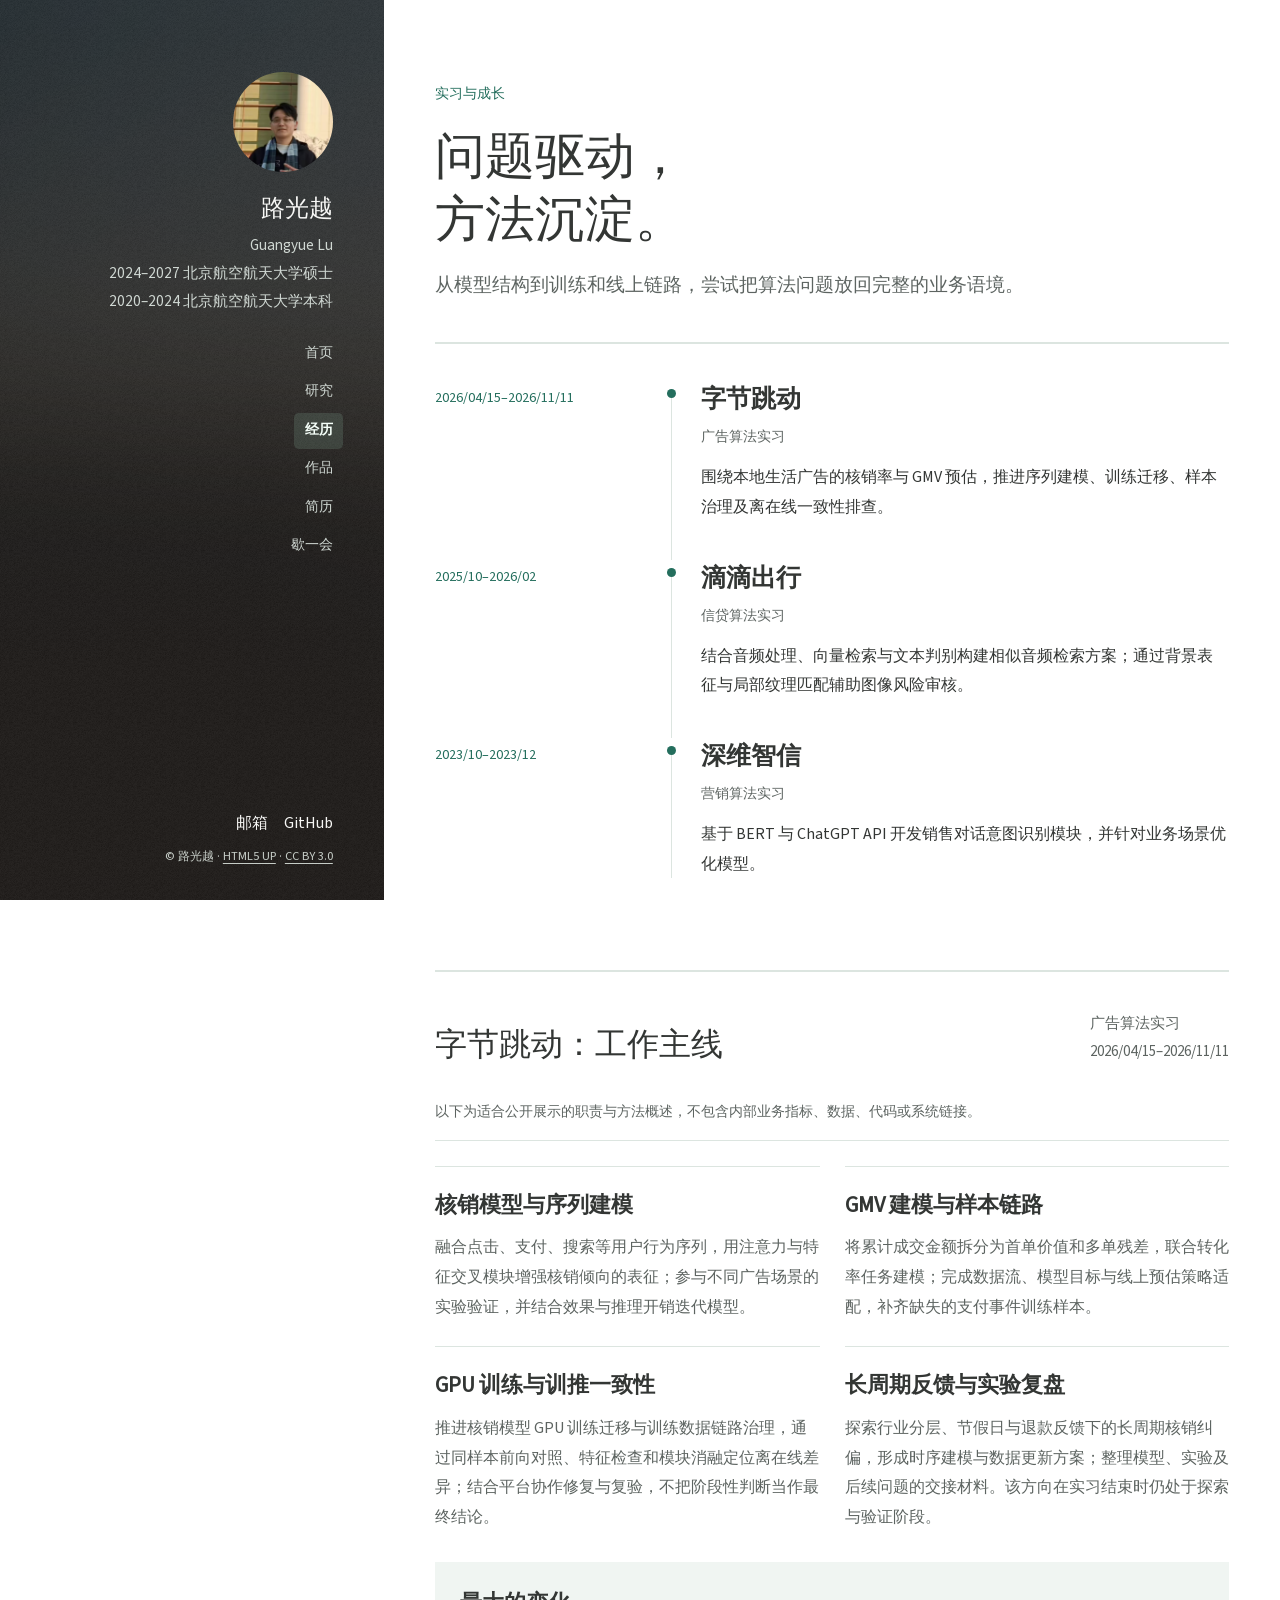
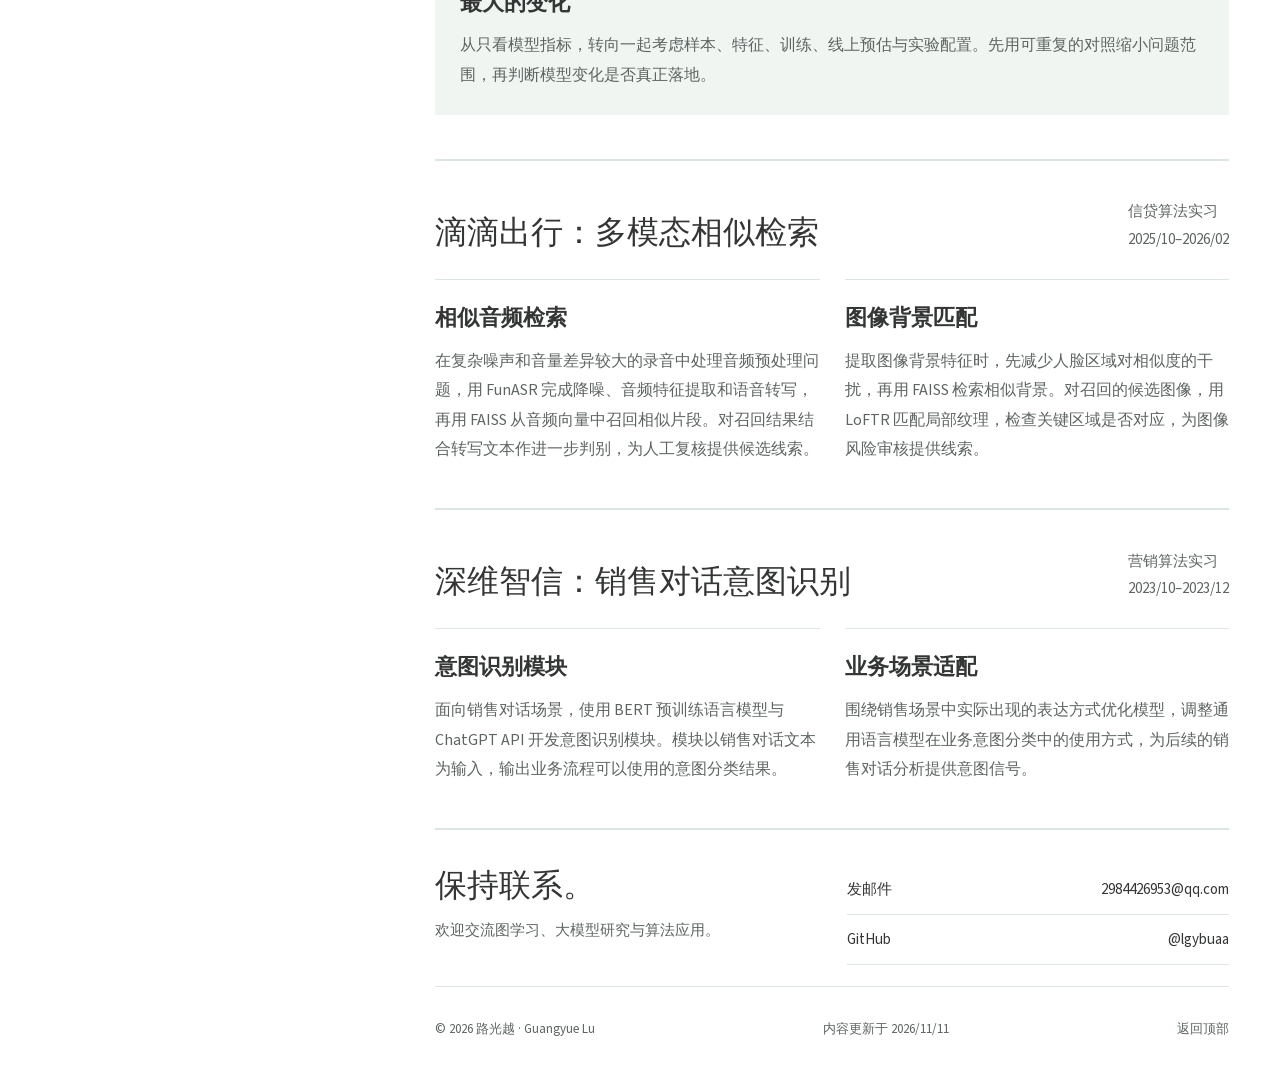
==== commit eb7a67c6: "Add Recent Context cards and refine Strata typography" ====
--- a/experience/index.html
+++ b/experience/index.html
@@ -1,5 +1,5 @@
 <!doctype html>
-<html lang="zh-CN"><head><meta charset="utf-8"><meta name="viewport" content="width=device-width, initial-scale=1"><meta name="description" content="路光越的算法实习与工程实践：字节跳动、滴滴出行、深维智信。"><meta name="theme-color" content="#ffffff" media="(prefers-color-scheme: light)"><meta name="theme-color" content="#191b1b" media="(prefers-color-scheme: dark)"><title>实习经历 | 路光越</title><link rel="canonical" href="https://lugy.me/experience/"><meta property="og:type" content="website"><meta property="og:title" content="实习经历 | 路光越"><meta property="og:description" content="路光越的算法实习与工程实践：字节跳动、滴滴出行、深维智信。"><meta property="og:url" content="https://lugy.me/experience/"><meta name="twitter:card" content="summary"><meta name="color-scheme" content="light dark"><link rel="icon" href="/mark.svg" type="image/svg+xml"><link rel="stylesheet" href="/style.css?v=6"><script defer src="/site.js?v=5"></script></head><body id="top" data-page="experience"><a class="skip" href="#main">跳到主要内容</a><div class="reading-progress" aria-hidden="true"></div><!-- Sidebar layout adapted from Strata by HTML5 UP (html5up.net), CC BY 3.0. -->
+<html lang="zh-CN"><head><meta charset="utf-8"><meta name="viewport" content="width=device-width, initial-scale=1"><meta name="description" content="路光越的算法实习与工程实践：字节跳动、滴滴出行、深维智信。"><meta name="theme-color" content="#ffffff" media="(prefers-color-scheme: light)"><meta name="theme-color" content="#191b1b" media="(prefers-color-scheme: dark)"><title>实习经历 | 路光越</title><link rel="canonical" href="https://lugy.me/experience/"><meta property="og:type" content="website"><meta property="og:title" content="实习经历 | 路光越"><meta property="og:description" content="路光越的算法实习与工程实践：字节跳动、滴滴出行、深维智信。"><meta property="og:url" content="https://lugy.me/experience/"><meta name="twitter:card" content="summary"><meta name="color-scheme" content="light dark"><link rel="icon" href="/mark.svg" type="image/svg+xml"><link rel="stylesheet" href="/style.css?v=8"><script defer src="/site.js?v=5"></script></head><body id="top" data-page="experience"><a class="skip" href="#main">跳到主要内容</a><div class="reading-progress" aria-hidden="true"></div><!-- Sidebar layout adapted from Strata by HTML5 UP (html5up.net), CC BY 3.0. -->
 <header class="strata-sidebar">
   <div class="strata-profile">
     <a class="strata-avatar" href="/" aria-label="路光越 · 首页"></a>
--- a/style.css
+++ b/style.css
@@ -1,4 +1,12 @@
-:root{color-scheme:light;--paper:#f5f1e9;--surface:#fffdf7;--ink:#252721;--muted:#5e6258;--green:#283e35;--accent:#836140;--line:#d8d2c5;--soft:#eae2d3;--on-green:#f7f2e7;--green-muted:#d2ddcf;--game-back:#283e35;--shadow:0 18px 50px #2527210b;font-family:"PingFang SC","Microsoft YaHei","Segoe UI",sans-serif;color:var(--ink);background:var(--paper)}
+@font-face {
+  font-family: "Source Sans 3";
+  src: url("/fonts/source-sans-3-regular.woff2") format("woff2");
+  font-style: normal;
+  font-weight: 400;
+  font-display: swap;
+}
+
+:root{color-scheme:light;--paper:#f5f1e9;--surface:#fffdf7;--ink:#252721;--muted:#5e6258;--green:#283e35;--accent:#836140;--line:#d8d2c5;--soft:#eae2d3;--on-green:#f7f2e7;--green-muted:#d2ddcf;--game-back:#283e35;--shadow:0 18px 50px #2527210b;font-family:"Source Sans 3","PingFang SC","Microsoft YaHei",Helvetica,Arial,sans-serif;color:var(--ink);background:var(--paper)}
 @media(prefers-color-scheme:dark){:root{color-scheme:dark;--paper:#171c1a;--surface:#202723;--ink:#edf1e8;--muted:#b1bcae;--green:#344c40;--accent:#dcbd8c;--line:#425046;--soft:#2a342e;--on-green:#f7f2e7;--green-muted:#d1e0d1;--game-back:#3a5546;--shadow:0 18px 50px #0002}}
 *,*::before,*::after{box-sizing:border-box}html{scroll-behavior:smooth;scroll-padding-top:150px}body{margin:0}main{min-height:55vh}p,h1,h2,h3,figure{margin:0}p{line-height:1.85}h1,h2,h3{text-wrap:balance}h1{font-size:clamp(46px,13vw,74px);line-height:1.14;letter-spacing:-.045em}h2{font-size:clamp(28px,7vw,44px);line-height:1.3;letter-spacing:-.03em}h3{font-size:22px;line-height:1.45}a{color:inherit;text-decoration:none}a:hover{text-decoration:underline;text-underline-offset:5px}button,select,input{font:inherit}button{cursor:pointer}button:disabled{opacity:.55;cursor:default}a:focus-visible,button:focus-visible,select:focus-visible,summary:focus-visible{outline:3px solid var(--accent);outline-offset:4px}[hidden]{display:none!important}img{max-width:100%;height:auto}svg{max-width:100%}.shell{width:calc(100% - 36px);max-width:1160px;margin-inline:auto}.sr-only{position:absolute;width:1px;height:1px;overflow:hidden;clip-path:inset(50%)}.skip{position:fixed;top:8px;left:12px;padding:12px;background:var(--surface);transform:translateY(-160%);z-index:30}.skip:focus{transform:none}.reading-progress{height:3px;background:var(--accent);position:fixed;top:0;left:0;width:0;z-index:50}
 .header{position:sticky;top:0;z-index:10;background:var(--paper);border-bottom:1px solid var(--line)}.nav-bar{display:grid;grid-template-columns:1fr auto;gap:4px 12px;padding-block:12px}.brand{display:flex;align-items:center;gap:10px;font-weight:700;font-size:18px;min-height:44px}.brand small{display:none;font-size:12px;font-weight:400;color:var(--muted);margin-top:3px}.brand:hover{text-decoration:none}.nav-tools{display:flex;gap:8px;align-items:center}.menu-toggle{border:1px solid var(--line);min-height:44px;padding:8px;background:var(--surface);color:var(--ink);border-radius:5px}nav{grid-column:1/-1;display:flex;flex-wrap:wrap;gap:3px 8px;padding-block:8px}nav a{padding:9px 10px;min-height:44px;font-size:14px;border-bottom:2px solid transparent}nav a[aria-current="page"]{border-color:var(--accent);font-weight:600}body.js nav{display:none}body.js nav.is-open{display:flex}
@@ -98,7 +106,7 @@
   margin-top: 1.25rem;
   font-size: 1.5rem;
   line-height: 1.4;
-  font-weight: 600;
+  font-weight: 400;
 }
 .strata-profile-copy {
   color: #d0d8d3;
@@ -172,65 +180,37 @@
 .strata-content .text-link, .strata-content .paper-links a { color: var(--accent); }
 
 [data-page="home"] .strata-content > main { padding-bottom: 3rem; }
-.home-intro {
-  display: grid;
-  grid-template-columns: minmax(0, 1fr) minmax(0, .57fr);
-  align-items: start;
-  gap: clamp(1.25rem, 3vw, 2.5rem);
-}
-.home-copy { max-width: 44em; color: var(--muted); }
-.home-copy p { line-height: 1.95; }
-.home-copy p + p { margin-top: 1.1rem; }
-.life-photo { width: 100%; max-width: 21rem; }
-.life-image {
-  display: block;
-  overflow: hidden;
+.strata-welcome h1 {
+  font-size: clamp(1.8rem, 3vw, 2.65rem);
+  font-weight: 400;
+  line-height: 1.4;
+}
+.strata-welcome {
+  --welcome-photo-opacity: .27;
   position: relative;
-  border-radius: .4rem;
-  background: var(--soft);
-}
-.life-image img {
-  width: 100%;
-  aspect-ratio: 4 / 5;
-  object-fit: cover;
-  object-position: center 69%;
-  display: block;
-}
-.life-image span {
+  isolation: isolate;
+  padding-bottom: 1rem;
+}
+.strata-welcome::before {
+  content: "";
   position: absolute;
-  bottom: .65rem;
-  right: .65rem;
-  color: white;
-  background: #202522e6;
-  border-radius: .25rem;
-  padding: .3rem .6rem;
-  font-size: .8rem;
-}
-.life-image:hover span { background: #205847; }
-.life-photo figcaption { margin-top: .65rem; font-size: .96rem; color: var(--ink); }
-.life-dialog {
-  inset: 0;
-  width: min(30rem, calc(100% - 2rem));
-  max-height: calc(100% - 2rem);
-  padding: .65rem;
-  background: var(--surface);
-  color: var(--ink);
-  border: 1px solid var(--line);
-  border-radius: .4rem;
-}
-.life-dialog::backdrop { background: #111612df; }
-.life-dialog form { display: flex; justify-content: flex-end; margin-bottom: .4rem; }
-.life-dialog button {
-  min-height: 2.75rem;
-  padding-inline: 1rem;
-  border: 1px solid var(--line);
-  border-radius: .35rem;
-  background: var(--soft);
-  color: var(--ink);
-}
-.life-dialog img { display: block; width: auto; max-height: 71dvh; margin-inline: auto; }
-.life-dialog figcaption { margin-top: .45rem; text-align: center; }
-body:has(.life-dialog[open]) { overflow: hidden; }
+  z-index: -1;
+  inset: clamp(2.5rem, 6vw, 4.5rem) 0 0 34%;
+  background: url("/portrait-museum.jpg") center 59% / cover no-repeat;
+  filter: saturate(.72);
+  opacity: var(--welcome-photo-opacity);
+  mask-image: linear-gradient(90deg, transparent, black 62%, black 89%, transparent),
+              linear-gradient(0deg, transparent, black 16%, black 84%, transparent);
+  mask-composite: intersect;
+  pointer-events: none;
+}
+.home-copy { max-width: 36em; color: var(--ink); }
+.home-copy p { line-height: 1.82; }
+.home-copy p + p { margin-top: 1rem; }
+
+@media (prefers-color-scheme: dark) {
+  .strata-welcome { --welcome-photo-opacity: .20; }
+}
 
 .strata-content .marquee-wrap { margin-top: 2.1rem; padding-block: .7rem .8rem; }
 .strata-content .marquee-group span { font-size: clamp(.9rem, 1.8vw, 1.05rem); }
@@ -238,6 +218,50 @@
 .strata-content .marquee.is-running {
   mask-image: linear-gradient(90deg, transparent, black 1.2rem, black calc(100% - 1.2rem), transparent);
 }
+/* Strata-style photo grid for recent updates. */
+.recent-context { padding-top: clamp(1.6rem, 3vw, 2.4rem); }
+.recent-context h2 {
+  font-size: clamp(1.55rem, 2.6vw, 1.85rem);
+  font-weight: 400;
+  line-height: 1.35;
+  margin-bottom: 1.2rem;
+}
+.context-grid {
+  display: grid;
+  grid-template-columns: repeat(2, minmax(0, 1fr));
+  column-gap: clamp(1.25rem, 3vw, 2.25rem);
+  row-gap: clamp(1.8rem, 4vw, 2.5rem);
+}
+.context-photo {
+  aspect-ratio: 370 / 217;
+  margin-bottom: 1rem;
+  overflow: hidden;
+  border-radius: .35rem;
+  background: var(--soft);
+}
+.context-photo img {
+  display: block;
+  width: 100%;
+  height: 100%;
+  object-fit: cover;
+}
+.context-item h3 {
+  margin-bottom: .35rem;
+  font-size: 1.1rem;
+  font-weight: 400;
+}
+.context-item h3 a:hover { color: var(--accent); }
+.context-item p {
+  color: var(--muted);
+  font-size: .95rem;
+  line-height: 1.5;
+}
+.context-item .context-date {
+  margin-bottom: .2rem;
+  font-size: .9rem;
+  font-variant-numeric: tabular-nums;
+}
+
 .strata-content .paper {
   background: var(--surface);
   color: var(--ink);
@@ -303,11 +327,16 @@
 }
 
 @media (max-width: 680px) {
-  .home-intro { grid-template-columns: 1fr; }
+  .strata-welcome::before {
+    inset: 2rem 0 0;
+    opacity: calc(var(--welcome-photo-opacity) * .6);
+    mask-image: radial-gradient(ellipse at 62% 53%, black 16%, transparent 75%);
+  }
 }
 
 @media (max-width: 600px) {
   :root { --strata-gutter: 1.25rem; }
+  .context-grid { grid-template-columns: 1fr; }
   .strata-content .method-flow { grid-template-columns: 1fr; }
   .strata-content .section { padding-top: 1.65rem; margin-top: 2rem; }
 }
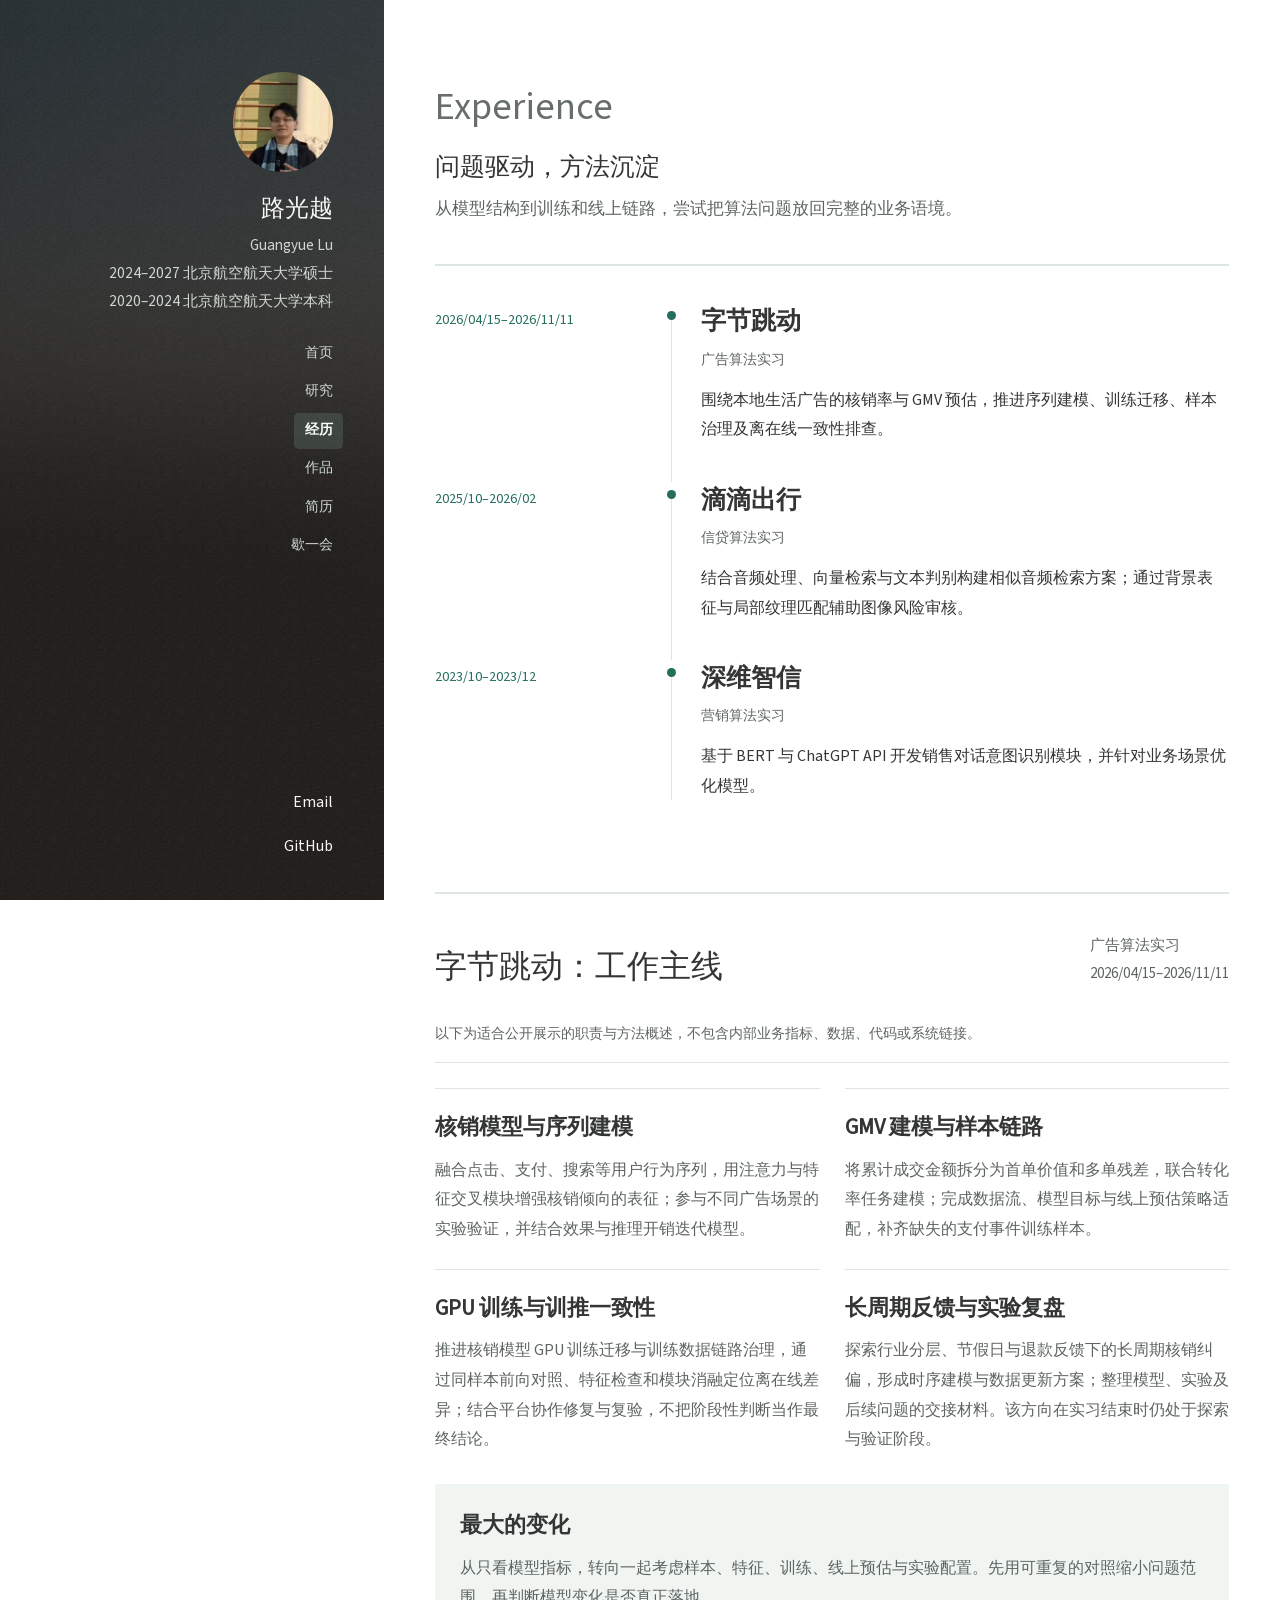
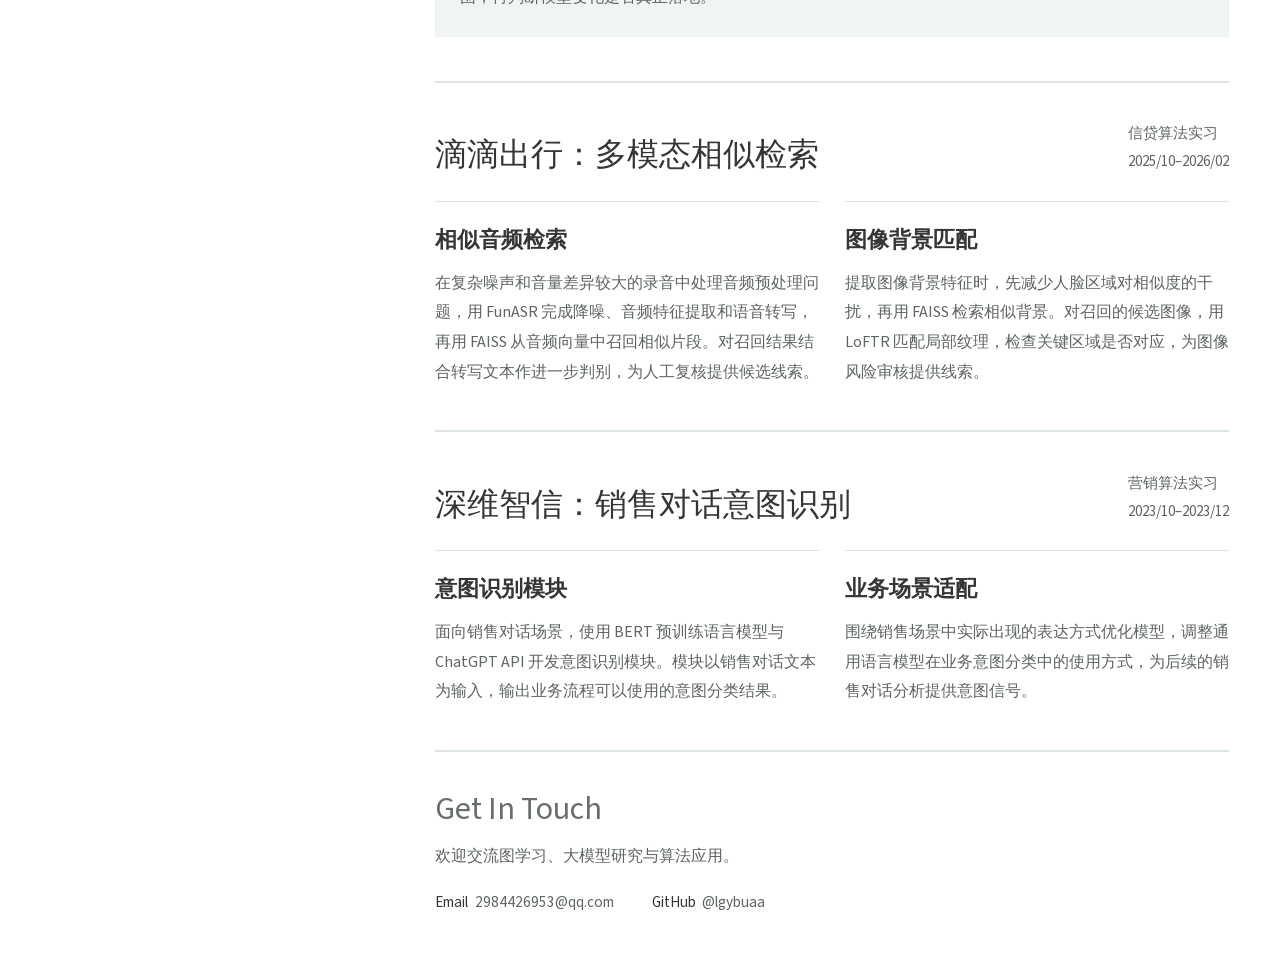
==== commit c84ad0ca: "Refine page headings, research cards, and contact layout" ====
--- a/experience/index.html
+++ b/experience/index.html
@@ -1,5 +1,5 @@
 <!doctype html>
-<html lang="zh-CN"><head><meta charset="utf-8"><meta name="viewport" content="width=device-width, initial-scale=1"><meta name="description" content="路光越的算法实习与工程实践：字节跳动、滴滴出行、深维智信。"><meta name="theme-color" content="#ffffff" media="(prefers-color-scheme: light)"><meta name="theme-color" content="#191b1b" media="(prefers-color-scheme: dark)"><title>实习经历 | 路光越</title><link rel="canonical" href="https://lugy.me/experience/"><meta property="og:type" content="website"><meta property="og:title" content="实习经历 | 路光越"><meta property="og:description" content="路光越的算法实习与工程实践：字节跳动、滴滴出行、深维智信。"><meta property="og:url" content="https://lugy.me/experience/"><meta name="twitter:card" content="summary"><meta name="color-scheme" content="light dark"><link rel="icon" href="/mark.svg" type="image/svg+xml"><link rel="stylesheet" href="/style.css?v=8"><script defer src="/site.js?v=5"></script></head><body id="top" data-page="experience"><a class="skip" href="#main">跳到主要内容</a><div class="reading-progress" aria-hidden="true"></div><!-- Sidebar layout adapted from Strata by HTML5 UP (html5up.net), CC BY 3.0. -->
+<html lang="zh-CN"><head><meta charset="utf-8"><meta name="viewport" content="width=device-width, initial-scale=1"><meta name="description" content="路光越的算法实习与工程实践：字节跳动、滴滴出行、深维智信。"><meta name="theme-color" content="#ffffff" media="(prefers-color-scheme: light)"><meta name="theme-color" content="#191b1b" media="(prefers-color-scheme: dark)"><title>Experience | Guangyue Lu</title><link rel="canonical" href="https://lugy.me/experience/"><meta property="og:type" content="website"><meta property="og:title" content="Experience | Guangyue Lu"><meta property="og:description" content="路光越的算法实习与工程实践：字节跳动、滴滴出行、深维智信。"><meta property="og:url" content="https://lugy.me/experience/"><meta name="twitter:card" content="summary"><meta name="color-scheme" content="light dark"><link rel="icon" href="/mark.svg" type="image/svg+xml"><link rel="stylesheet" href="/style.css?v=12"><script defer src="/site.js?v=5"></script></head><body id="top" data-page="experience"><a class="skip" href="#main">跳到主要内容</a><div class="reading-progress" aria-hidden="true"></div><!-- Sidebar layout adapted from Strata by HTML5 UP (html5up.net), CC BY 3.0. -->
 <header class="strata-sidebar">
   <div class="strata-profile">
     <a class="strata-avatar" href="/" aria-label="路光越 · 首页"></a>
@@ -16,14 +16,17 @@
   </nav>
   <div class="strata-sidebar-meta">
     <div class="strata-social">
-      <a href="mailto:2984426953@qq.com">邮箱</a>
-      <a href="https://github.com/lgybuaa">GitHub</a>
+      <a href="mailto:2984426953@qq.com" lang="en">Email</a>
+      <a href="https://github.com/lgybuaa" lang="en">GitHub</a>
     </div>
-    <p>© 路光越 <span aria-hidden="true">·</span> <a href="https://html5up.net/strata">HTML5 UP</a> <span aria-hidden="true">·</span> <a href="https://creativecommons.org/licenses/by/3.0/">CC BY 3.0</a></p>
   </div>
 </header>
 <div class="strata-content">
-<main id="main" tabindex="-1"><section class="shell page-intro"><p class="kicker">实习与成长</p><h1>问题驱动，<br>方法沉淀。</h1><p class="lead">从模型结构到训练和线上链路，尝试把算法问题放回完整的业务语境。</p></section><section class="shell section tight"><div class="timeline"><article class="timeline-item"><div class="time">2026/04/15–2026/11/11</div><div class="timeline-dot" aria-hidden="true"></div><div><h3><a href="#bytedance">字节跳动</a></h3><p class="role">广告算法实习</p><p>围绕本地生活广告的核销率与 GMV 预估，推进序列建模、训练迁移、样本治理及离在线一致性排查。</p></div></article><article class="timeline-item"><div class="time">2025/10–2026/02</div><div class="timeline-dot" aria-hidden="true"></div><div><h3><a href="#didi">滴滴出行</a></h3><p class="role">信贷算法实习</p><p>结合音频处理、向量检索与文本判别构建相似音频检索方案；通过背景表征与局部纹理匹配辅助图像风险审核。</p></div></article><article class="timeline-item"><div class="time">2023/10–2023/12</div><div class="timeline-dot" aria-hidden="true"></div><div><h3><a href="#shenwei">深维智信</a></h3><p class="role">营销算法实习</p><p>基于 BERT 与 ChatGPT API 开发销售对话意图识别模块，并针对业务场景优化模型。</p></div></article></div></section><section id="bytedance" class="shell section"><div class="section-heading"><h2>字节跳动：工作主线</h2><p>广告算法实习<br><time>2026/04/15–2026/11/11</time></p></div><p class="public-note">以下为适合公开展示的职责与方法概述，不包含内部业务指标、数据、代码或系统链接。</p><div class="work-grid"><article><h3>核销模型与序列建模</h3><p>融合点击、支付、搜索等用户行为序列，用注意力与特征交叉模块增强核销倾向的表征；参与不同广告场景的实验验证，并结合效果与推理开销迭代模型。</p></article><article><h3>GMV 建模与样本链路</h3><p>将累计成交金额拆分为首单价值和多单残差，联合转化率任务建模；完成数据流、模型目标与线上预估策略适配，补齐缺失的支付事件训练样本。</p></article><article><h3>GPU 训练与训推一致性</h3><p>推进核销模型 GPU 训练迁移与训练数据链路治理，通过同样本前向对照、特征检查和模块消融定位离在线差异；结合平台协作修复与复验，不把阶段性判断当作最终结论。</p></article><article><h3>长周期反馈与实验复盘</h3><p>探索行业分层、节假日与退款反馈下的长周期核销纠偏，形成时序建模与数据更新方案；整理模型、实验及后续问题的交接材料。该方向在实习结束时仍处于探索与验证阶段。</p></article></div><div class="reflection"><h3>最大的变化</h3><p>从只看模型指标，转向一起考虑样本、特征、训练、线上预估与实验配置。先用可重复的对照缩小问题范围，再判断模型变化是否真正落地。</p></div></section><section id="didi" class="shell section experience-detail" aria-labelledby="didi-title">
+<main id="main" tabindex="-1"><section class="shell page-intro">
+  <h1 class="page-title" lang="en">Experience</h1>
+  <p class="page-tagline">问题驱动，方法沉淀</p>
+  <p class="lead">从模型结构到训练和线上链路，尝试把算法问题放回完整的业务语境。</p>
+</section><section class="shell section tight"><div class="timeline"><article class="timeline-item"><div class="time">2026/04/15–2026/11/11</div><div class="timeline-dot" aria-hidden="true"></div><div><h3><a href="#bytedance">字节跳动</a></h3><p class="role">广告算法实习</p><p>围绕本地生活广告的核销率与 GMV 预估，推进序列建模、训练迁移、样本治理及离在线一致性排查。</p></div></article><article class="timeline-item"><div class="time">2025/10–2026/02</div><div class="timeline-dot" aria-hidden="true"></div><div><h3><a href="#didi">滴滴出行</a></h3><p class="role">信贷算法实习</p><p>结合音频处理、向量检索与文本判别构建相似音频检索方案；通过背景表征与局部纹理匹配辅助图像风险审核。</p></div></article><article class="timeline-item"><div class="time">2023/10–2023/12</div><div class="timeline-dot" aria-hidden="true"></div><div><h3><a href="#shenwei">深维智信</a></h3><p class="role">营销算法实习</p><p>基于 BERT 与 ChatGPT API 开发销售对话意图识别模块，并针对业务场景优化模型。</p></div></article></div></section><section id="bytedance" class="shell section"><div class="section-heading"><h2>字节跳动：工作主线</h2><p>广告算法实习<br><time>2026/04/15–2026/11/11</time></p></div><p class="public-note">以下为适合公开展示的职责与方法概述，不包含内部业务指标、数据、代码或系统链接。</p><div class="work-grid"><article><h3>核销模型与序列建模</h3><p>融合点击、支付、搜索等用户行为序列，用注意力与特征交叉模块增强核销倾向的表征；参与不同广告场景的实验验证，并结合效果与推理开销迭代模型。</p></article><article><h3>GMV 建模与样本链路</h3><p>将累计成交金额拆分为首单价值和多单残差，联合转化率任务建模；完成数据流、模型目标与线上预估策略适配，补齐缺失的支付事件训练样本。</p></article><article><h3>GPU 训练与训推一致性</h3><p>推进核销模型 GPU 训练迁移与训练数据链路治理，通过同样本前向对照、特征检查和模块消融定位离在线差异；结合平台协作修复与复验，不把阶段性判断当作最终结论。</p></article><article><h3>长周期反馈与实验复盘</h3><p>探索行业分层、节假日与退款反馈下的长周期核销纠偏，形成时序建模与数据更新方案；整理模型、实验及后续问题的交接材料。该方向在实习结束时仍处于探索与验证阶段。</p></article></div><div class="reflection"><h3>最大的变化</h3><p>从只看模型指标，转向一起考虑样本、特征、训练、线上预估与实验配置。先用可重复的对照缩小问题范围，再判断模型变化是否真正落地。</p></div></section><section id="didi" class="shell section experience-detail" aria-labelledby="didi-title">
   <div class="section-heading"><h2 id="didi-title">滴滴出行：多模态相似检索</h2><p>信贷算法实习<br>2025/10–2026/02</p></div>
   <div class="work-grid">
     <article>
@@ -48,6 +51,15 @@
       <p>围绕销售场景中实际出现的表达方式优化模型，调整通用语言模型在业务意图分类中的使用方式，为后续的销售对话分析提供意图信号。</p>
     </article>
   </div>
-</section></main><footer id="contact"><div class="shell footer-top"><div><h2>保持联系。</h2><p>欢迎交流图学习、大模型研究与算法应用。</p></div><div class="contact-links"><a href="mailto:2984426953@qq.com">发邮件 <span>2984426953@qq.com</span></a><a href="https://github.com/lgybuaa" target="_blank" rel="noopener noreferrer">GitHub <span>@lgybuaa</span></a></div></div><div class="shell footer-bottom"><span>© 2026 路光越 · Guangyue Lu</span><span>内容更新于 2026/11/11</span><a href="#top">返回顶部</a></div></footer>
+</section></main><footer id="contact">
+  <div class="shell footer-top">
+    <h2 class="page-title" lang="en">Get In Touch</h2>
+    <p>欢迎交流图学习、大模型研究与算法应用。</p>
+    <div class="contact-links">
+      <a href="mailto:2984426953@qq.com"><span lang="en">Email</span> <span class="contact-detail">2984426953@qq.com</span></a>
+      <a href="https://github.com/lgybuaa" target="_blank" rel="noopener noreferrer"><span lang="en">GitHub</span> <span class="contact-detail">@lgybuaa</span></a>
+    </div>
+  </div>
+</footer>
 </div>
 </body></html>
--- a/style.css
+++ b/style.css
@@ -23,23 +23,22 @@
 .section{margin-top:66px}.section.tight{margin-top:25px}.section-heading{display:flex;flex-wrap:wrap;align-items:end;justify-content:space-between;gap:16px 30px;margin-bottom:28px}.section-heading>p{color:var(--muted);max-width:28em;font-size:15px}.text-link{display:inline-flex;align-items:center;min-height:44px;font-size:15px;text-decoration:underline;text-underline-offset:5px;margin-top:8px}.site-map{display:grid;grid-template-columns:1fr;border-top:1px solid var(--line)}.map-link{padding:26px 20px;border-bottom:1px solid var(--line);display:block;background:var(--surface)}.map-link>span{font-size:26px;display:block;margin-bottom:12px}.map-link p{font-size:15px;color:var(--muted);margin-bottom:15px}.map-link b{font-size:14px;font-weight:500;color:var(--accent)}.map-link:hover{text-decoration:none;background:var(--soft)}.map-play{background:var(--soft)}.papers{display:grid;grid-template-columns:1fr;gap:20px}.paper{display:flex;flex-direction:column;padding:28px 24px;background:var(--green);color:var(--on-green);border-radius:4px}.paper-alt{background:var(--soft);color:var(--ink)}.venue{font-size:14px;color:var(--green-muted)}.paper-alt .venue{color:var(--muted)}.paper h3{font-size:clamp(40px,8vw,62px);font-family:Georgia,serif;font-weight:400;margin:22px 0 16px;letter-spacing:-.04em}.paper-title{font-weight:600;line-height:1.6!important}.paper p{font-size:15px;margin-bottom:16px}.paper .role{margin-top:auto;color:var(--green-muted);font-size:14px}.paper-alt .role{color:var(--muted)}.paper-links{display:flex;flex-wrap:wrap;gap:8px 16px;border-top:1px solid currentColor;padding-top:8px}.paper-links a{font-size:14px;min-height:44px;padding-block:11px}.chips{display:flex;flex-wrap:wrap;gap:8px;margin:18px 0}.chips span{border:1px solid var(--line);padding:5px 10px;font-size:14px;color:var(--muted);border-radius:3px}.featured-exp{display:grid;grid-template-columns:1fr;gap:22px;padding:28px 0;border-block:1px solid var(--line)}.featured-exp p{color:var(--muted);font-size:16px}
 .page-intro{padding-top:46px;padding-bottom:25px}.page-intro h1{margin-bottom:22px}.page-intro .lead{max-width:37em;font-size:19px;color:var(--muted)}.timeline{padding-bottom:10px}.timeline-item{display:grid;grid-template-columns:18px minmax(0,1fr);gap:12px;position:relative;padding-bottom:38px}.timeline-item .time{grid-column:2;font-size:14px;color:var(--accent);font-variant-numeric:tabular-nums}.timeline-dot{grid-column:1;grid-row:1/3;position:relative;display:grid;justify-items:center}.timeline-dot::before{content:"";position:absolute;width:1px;background:var(--line);top:10px;bottom:-38px;left:8px}.timeline-dot::after{content:"";width:9px;height:9px;position:absolute;top:8px;left:4px;background:var(--accent);border-radius:50%}.timeline-item:last-child .timeline-dot::before{bottom:0}.timeline-item>div:last-child{grid-column:2}.timeline-item h3{font-size:25px}.timeline-item p{font-size:16px}.role{font-size:14px!important;color:var(--muted);margin-block:7px 12px}.work-grid{display:grid;grid-template-columns:1fr;gap:25px;margin-top:25px}.work-grid article,.work-grid>div{border-top:1px solid var(--line);padding-top:22px}.work-grid h3{margin-bottom:12px}.work-grid p{font-size:16px;color:var(--muted)}.public-note{font-size:14px;color:var(--muted);padding:15px 0;border-bottom:1px solid var(--line)}.reflection{background:var(--soft);padding:25px;margin-top:30px}.reflection p{color:var(--muted);margin-top:12px}.article-layout{display:grid;grid-template-columns:1fr;gap:25px;margin-top:30px}.article-layout aside{font-size:15px;display:flex;gap:18px;border-bottom:1px solid var(--line);padding-bottom:15px}.article-layout aside a{text-decoration:underline}.prose{max-width:46em}.prose h2{font-size:28px;margin:28px 0 14px}.prose p{font-size:17px;color:var(--muted)}.method-flow{display:grid;grid-template-columns:1fr;gap:8px;margin-top:24px}.method-flow>div{padding:14px;border:1px solid var(--line);display:flex;gap:16px;align-items:center;background:var(--surface)}.method-flow span{font-size:14px;color:var(--accent)}.method-flow p{font-size:15px}.caption{font-size:13px!important;color:var(--muted);margin-top:12px}.project-list>article{padding:30px 0;border-top:1px solid var(--line);margin-bottom:28px}.project-kind{color:var(--accent);font-size:14px;margin-bottom:14px}.project-list h2{font-size:34px;margin-bottom:18px}.project-list p{max-width:48em;color:var(--muted);font-size:16px;margin-top:12px}.project-list .lead{font-size:21px;color:var(--ink)}
 .resume-actions{display:flex;align-items:center;flex-wrap:wrap;gap:15px;margin-block:16px 30px}.resume-actions p{font-size:14px;color:var(--muted);max-width:33em}.resume-sheet{background:var(--surface);padding:26px 20px;box-shadow:var(--shadow);border:1px solid var(--line);max-width:900px}.resume-sheet>header h2{font-size:30px}.resume-sheet h2 span{font-size:18px;font-weight:400}.resume-sheet>header p{font-size:14px;margin-top:10px;overflow-wrap:anywhere}.resume-sheet section{margin-top:25px}.resume-sheet section h2{font-size:21px;border-bottom:1px solid var(--line);padding-bottom:7px}.resume-sheet h3{font-size:16px;line-height:1.75;margin-top:15px}.resume-sheet h3 span{display:block;font-size:14px;font-weight:400;color:var(--muted)}.resume-sheet p,.resume-sheet li{font-size:15px;line-height:1.85;color:var(--muted)}.resume-sheet ul{padding-left:22px}.resume-sheet li{margin-bottom:8px}
-footer{margin-top:75px;background:var(--green);color:var(--on-green)}.footer-top{display:grid;grid-template-columns:1fr;gap:30px;padding-block:40px}.footer-top h2{font-size:32px;margin-bottom:10px}.footer-top p{font-size:15px;color:var(--green-muted)}.contact-links a{display:flex;flex-wrap:wrap;gap:10px;align-items:center;justify-content:space-between;min-height:50px;border-bottom:1px solid #b1c6b366;padding:12px 0;font-size:15px}.contact-links span{overflow-wrap:anywhere}.footer-bottom{padding-block:20px;border-top:1px solid #b1c6b366;display:flex;flex-wrap:wrap;gap:10px 24px;font-size:13px;color:var(--green-muted)}.footer-bottom a{min-height:44px;display:flex;align-items:center}.error-section{text-align:center}.error-section .hero-graph{width:230px}.error-section .actions{justify-content:center}
+.error-section{text-align:center}.error-section .hero-graph{width:230px}.error-section .actions{justify-content:center}
 .playground{background:var(--surface);padding:20px;border:1px solid var(--line);border-radius:8px}.game-tabs{display:flex;gap:8px;margin-bottom:30px;border-bottom:1px solid var(--line);padding-bottom:12px}.game-tabs button{border:none;min-height:46px;padding:10px 16px;color:var(--muted);background:var(--soft);border-radius:5px}.game-tabs button[aria-selected="true"]{color:var(--on-green);background:var(--green)}.game-heading{display:flex;flex-wrap:wrap;gap:20px;justify-content:space-between}.game-heading h2{font-size:26px}.game-heading p{font-size:15px;color:var(--muted);max-width:35em;margin-top:12px}.game-actions{display:flex;flex-wrap:wrap;gap:8px}.game-status{margin-block:25px;font-size:15px;font-variant-numeric:tabular-nums;color:var(--accent);min-height:27px}.memory-board{display:grid;grid-template-columns:repeat(3,minmax(0,1fr));gap:12px;max-width:650px;margin-inline:auto}.memory-card{background:var(--game-back);color:var(--on-green);border:1px solid var(--line);min-height:84px;aspect-ratio:1.1;display:grid;place-items:center;border-radius:6px;transition:transform .18s,background .18s}.memory-card .shape{width:70%;height:70%;display:none}.memory-card .back-label{font-family:Georgia,serif;font-size:27px}.memory-card.flipped,.memory-card.matched{background:var(--soft);color:var(--ink);transform:rotateY(0)}.memory-card.flipped .shape,.memory-card.matched .shape{display:block}.memory-card.flipped .back-label,.memory-card.matched .back-label{display:none}.memory-card.matched{border:2px solid var(--accent)}.memory-card:disabled{opacity:1}.memory-board.is-paused{opacity:.5;pointer-events:none}.game-result{padding:20px;background:var(--soft);margin-top:20px;line-height:1.8}.game-result button{margin-top:12px}.path-graph{max-width:600px;margin:auto;border:1px solid var(--line);border-radius:6px;background:var(--paper);padding:12px}.path-graph svg{display:block;width:100%;height:auto;touch-action:manipulation}.path-graph .node{cursor:pointer}.path-controls{display:flex;gap:8px;flex-wrap:wrap;justify-content:center;margin-top:18px}.path-controls button{min-width:48px;min-height:48px;border:1px solid var(--line);background:var(--soft);color:var(--ink);border-radius:5px}.path-controls button.current{background:var(--green);color:var(--on-green)}.path-graph .node circle{fill:var(--surface);stroke:var(--muted);stroke-width:1.5}.path-graph .node text{fill:var(--ink)}.path-graph .node.visited circle{fill:var(--soft);stroke:var(--accent)}.path-graph .node.current circle{fill:var(--green)}.path-graph .node.current text{fill:var(--on-green)}
-@media(min-width:600px){.shell{width:calc(100% - 60px)}.brand small{display:block}.hero{padding-block:65px}.site-map{grid-template-columns:repeat(2,minmax(0,1fr));border-left:1px solid var(--line)}.map-link{border-right:1px solid var(--line)}.papers,.work-grid{grid-template-columns:repeat(2,minmax(0,1fr))}.memory-board{grid-template-columns:repeat(4,minmax(0,1fr))}.resume-sheet{padding:40px}.method-flow{grid-template-columns:repeat(2,minmax(0,1fr))}.playground{padding:30px}.footer-top{grid-template-columns:1fr 1fr}}
-@media(min-width:900px){html{scroll-padding-top:105px}.nav-bar{display:flex;align-items:center;padding-block:12px;gap:20px}.nav-tools{order:3}.menu-toggle{display:none}nav,body.js nav{display:flex;flex-wrap:nowrap;padding:0;margin-left:auto;gap:6px}.hero{grid-template-columns:minmax(0,1.25fr) minmax(0,1fr);gap:70px;padding-block:85px 65px}.hero h1{font-size:106px}.hero h1 span{font-size:43px}.hero .lead{font-size:27px}.portrait{width:95%;max-width:390px}.portrait .hero-graph{width:140px}.section{margin-top:92px}.page-intro{padding-top:80px}.page-intro h1{font-size:74px}.featured-exp{grid-template-columns:1fr 1.2fr;gap:50px}.timeline-item{grid-template-columns:210px 20px minmax(0,1fr);gap:18px}.timeline-item .time{grid-column:1;grid-row:1;padding-top:5px}.timeline-dot{grid-column:2;grid-row:1}.timeline-item>div:last-child{grid-column:3;grid-row:1}.article-layout{grid-template-columns:210px minmax(0,1fr);gap:60px}.article-layout aside{align-self:start;position:sticky;top:110px;display:block;border:none}.article-layout aside p{margin-bottom:16px}.prose h2:first-child{margin-top:0}.method-flow{grid-template-columns:repeat(4,minmax(0,1fr))}.method-flow>div{display:block}.method-flow p{margin-top:12px}.footer-bottom{align-items:center;justify-content:space-between}}
+@media(min-width:600px){.shell{width:calc(100% - 60px)}.brand small{display:block}.hero{padding-block:65px}.site-map{grid-template-columns:repeat(2,minmax(0,1fr));border-left:1px solid var(--line)}.map-link{border-right:1px solid var(--line)}.papers,.work-grid{grid-template-columns:repeat(2,minmax(0,1fr))}.memory-board{grid-template-columns:repeat(4,minmax(0,1fr))}.resume-sheet{padding:40px}.method-flow{grid-template-columns:repeat(2,minmax(0,1fr))}.playground{padding:30px}}
+@media(min-width:900px){html{scroll-padding-top:105px}.nav-bar{display:flex;align-items:center;padding-block:12px;gap:20px}.nav-tools{order:3}.menu-toggle{display:none}nav,body.js nav{display:flex;flex-wrap:nowrap;padding:0;margin-left:auto;gap:6px}.hero{grid-template-columns:minmax(0,1.25fr) minmax(0,1fr);gap:70px;padding-block:85px 65px}.hero h1{font-size:106px}.hero h1 span{font-size:43px}.hero .lead{font-size:27px}.portrait{width:95%;max-width:390px}.portrait .hero-graph{width:140px}.section{margin-top:92px}.page-intro{padding-top:80px}.page-intro h1{font-size:74px}.featured-exp{grid-template-columns:1fr 1.2fr;gap:50px}.timeline-item{grid-template-columns:210px 20px minmax(0,1fr);gap:18px}.timeline-item .time{grid-column:1;grid-row:1;padding-top:5px}.timeline-dot{grid-column:2;grid-row:1}.timeline-item>div:last-child{grid-column:3;grid-row:1}.article-layout{grid-template-columns:210px minmax(0,1fr);gap:60px}.article-layout aside{align-self:start;position:sticky;top:110px;display:block;border:none}.article-layout aside p{margin-bottom:16px}.prose h2:first-child{margin-top:0}.method-flow{grid-template-columns:repeat(4,minmax(0,1fr))}.method-flow>div{display:block}.method-flow p{margin-top:12px}}
 @media(prefers-reduced-motion:reduce){html{scroll-behavior:auto}*,*::before,*::after{animation:none!important;transition:none!important}.marquee-group[aria-hidden="true"]{display:none}.marquee-group{justify-content:center}.graph-wave{opacity:.5}}
 @media print{html,body{background:white!important;color:black!important}.header,footer,.reading-progress,.skip,.page-intro,.resume-actions{display:none!important}.resume-sheet{width:100%;max-width:none;padding:0;border:0;box-shadow:none;background:white;color:black}.resume-sheet p,.resume-sheet li,.resume-sheet h3 span{color:#222}.resume-sheet section h2{font-size:16px;border-color:#aaa}.resume-sheet h3{font-size:13px;break-after:avoid}.resume-sheet p,.resume-sheet li{font-size:11px;line-height:1.6}.resume-sheet section{margin-top:15px}.resume-sheet>header h2{font-size:24px}a{color:black}body:not([data-page="resume"]) .resume-sheet{display:none}@page{size:A4;margin:15mm}}
 
-[data-page="research"] .papers{align-items:stretch}
+[data-page="research"] .papers{grid-template-columns:minmax(0,1fr)}
 [data-page="research"] .paper{background:var(--surface);color:var(--ink);border:1px solid var(--line);border-top:4px solid var(--green);box-shadow:var(--shadow)}
 [data-page="research"] .paper-alt{border-top-color:var(--accent)}
 [data-page="research"] .paper .venue{color:var(--accent)}
 [data-page="research"] .paper h2{font-family:Georgia,serif;font-size:clamp(38px,7vw,58px);font-weight:400;margin:8px 0 14px}
-[data-page="research"] .paper .role{margin-top:0;color:var(--muted)}
 [data-page="research"] .paper-links{margin-top:auto;border-color:var(--line)}
 .paper-abstract{padding:clamp(16px,3vw,24px);margin:6px 0 20px;background:var(--soft);border-radius:4px}
 .paper .paper-abstract h3{font-family:inherit;font-size:17px;font-weight:650;letter-spacing:0;margin:0 0 12px}
-.paper-abstract p{color:var(--ink)}
+.paper-abstract p{color:var(--ink);max-width:48em}
 .paper-abstract p:last-child{margin-bottom:0}
 .timeline-item h3 a:hover{text-decoration-color:var(--accent)}
 .experience-detail .section-heading>p{margin:0}
@@ -50,6 +49,7 @@
   --surface: #fff;
   --ink: #333634;
   --muted: #5d6461;
+  --title-ink: #686f6b;
   --accent: #246e5d;
   --green: #286653;
   --soft: #f0f5f2;
@@ -65,6 +65,7 @@
     --surface: #212624;
     --ink: #ecf1ee;
     --muted: #b1bdb6;
+    --title-ink: #c5ceca;
     --accent: #92d7be;
     --green: #2b6352;
     --soft: #242f2a;
@@ -139,10 +140,8 @@
   text-decoration: none;
 }
 .strata-sidebar-meta { margin-top: auto; }
-.strata-social { display: flex; justify-content: flex-end; gap: 1rem; }
+.strata-social { display: flex; flex-direction: column; align-items: flex-end; }
 .strata-social a { display: inline-flex; align-items: center; min-height: 2.75rem; }
-.strata-sidebar-meta p { color: #c6cdc7; font-size: .78rem; }
-.strata-sidebar-meta p a { text-decoration: underline; text-underline-offset: 3px; }
 
 .strata-content { margin-left: var(--strata-sidebar-width); }
 .strata-content > main, .strata-content > footer {
@@ -153,12 +152,20 @@
 .strata-welcome, .strata-content .page-intro {
   padding-top: clamp(3.75rem, 9vh, 6.5rem);
 }
-.strata-welcome h1, .strata-content .page-intro h1 {
-  font-weight: 550;
-  font-size: clamp(2rem, 4vw, 3.15rem);
-  line-height: 1.25;
-  margin-bottom: 1.15rem;
-}
+.strata-content .page-title {
+  color: var(--title-ink);
+  font-size: clamp(1.8rem, 3vw, 2.65rem);
+  font-weight: 400;
+  line-height: 1.35;
+  margin-bottom: 1rem;
+}
+.page-intro .page-tagline {
+  font-size: clamp(1.2rem, 2.2vw, 1.55rem);
+  line-height: 1.45;
+  margin-bottom: .65rem;
+}
+.strata-content .page-intro .lead { font-size: 1.05rem; }
+.strata-content .page-intro .kicker { margin-bottom: .5rem; }
 .strata-content .section {
   border-top: 2px solid var(--line);
   margin-top: 2.75rem;
@@ -180,11 +187,6 @@
 .strata-content .text-link, .strata-content .paper-links a { color: var(--accent); }
 
 [data-page="home"] .strata-content > main { padding-bottom: 3rem; }
-.strata-welcome h1 {
-  font-size: clamp(1.8rem, 3vw, 2.65rem);
-  font-weight: 400;
-  line-height: 1.4;
-}
 .strata-welcome {
   --welcome-photo-opacity: .27;
   position: relative;
@@ -195,11 +197,11 @@
   content: "";
   position: absolute;
   z-index: -1;
-  inset: clamp(2.5rem, 6vw, 4.5rem) 0 0 34%;
-  background: url("/portrait-museum.jpg") center 59% / cover no-repeat;
+  inset: clamp(2.5rem, 6vw, 4.5rem) 0 0 42%;
+  background: url("/portrait-mountain.jpg") 28% center / cover no-repeat;
   filter: saturate(.72);
   opacity: var(--welcome-photo-opacity);
-  mask-image: linear-gradient(90deg, transparent, black 62%, black 89%, transparent),
+  mask-image: linear-gradient(90deg, transparent, black 49%, black 89%, transparent),
               linear-gradient(0deg, transparent, black 16%, black 84%, transparent);
   mask-composite: intersect;
   pointer-events: none;
@@ -233,18 +235,25 @@
   row-gap: clamp(1.8rem, 4vw, 2.5rem);
 }
 .context-photo {
+  display: block;
   aspect-ratio: 370 / 217;
   margin-bottom: 1rem;
   overflow: hidden;
   border-radius: .35rem;
   background: var(--soft);
+  cursor: zoom-in;
 }
 .context-photo img {
   display: block;
   width: 100%;
   height: 100%;
   object-fit: cover;
-}
+  object-position: center var(--context-photo-position, 50%);
+}
+.context-photo-qingdao { --context-photo-position: 36%; }
+.context-photo-bytedance { --context-photo-position: 20%; }
+.context-photo-happy-valley { --context-photo-position: 22%; }
+.context-photo-didi { --context-photo-position: 70%; }
 .context-item h3 {
   margin-bottom: .35rem;
   font-size: 1.1rem;
@@ -261,6 +270,40 @@
   font-size: .9rem;
   font-variant-numeric: tabular-nums;
 }
+.context-viewer {
+  width: fit-content;
+  max-width: calc(100% - 1rem);
+  max-height: calc(100% - 1rem);
+  padding: .65rem;
+  border: 1px solid var(--line);
+  border-radius: .4rem;
+  background: var(--surface);
+  color: var(--ink);
+}
+.context-viewer:not([open]) { display: none; }
+.context-viewer::backdrop { background: #141a18e6; }
+.context-viewer-tools {
+  display: flex;
+  justify-content: flex-end;
+  margin-bottom: .5rem;
+}
+.context-viewer-tools button {
+  min-height: 2.75rem;
+  padding: .35rem .8rem;
+  border: 1px solid var(--line);
+  border-radius: .35rem;
+  color: var(--ink);
+  background: var(--soft);
+}
+.context-viewer img {
+  display: block;
+  width: auto;
+  height: auto;
+  max-width: 100%;
+  max-height: calc(100dvh - 5.5rem);
+  margin-inline: auto;
+  object-fit: contain;
+}
 
 .strata-content .paper {
   background: var(--surface);
@@ -269,7 +312,6 @@
   padding: clamp(1rem, 2.5vw, 1.6rem);
 }
 .strata-content .paper .venue { color: var(--accent); }
-.strata-content .paper .role { color: var(--muted); }
 .strata-content .paper h3:not(.paper-abstract h3) {
   font-family: inherit;
   font-size: 1.65rem;
@@ -279,6 +321,7 @@
 [data-page="research"] .strata-content .paper h2 {
   font-family: inherit;
   font-size: 1.65rem;
+  font-weight: 700;
 }
 .strata-content .paper-links { border-top-color: var(--line); }
 .strata-content .featured-exp { padding-block: .85rem .25rem; border: 0; }
@@ -297,11 +340,30 @@
 .strata-content > footer { background: var(--paper); color: var(--ink); margin-top: 2.75rem; }
 .strata-content .footer-top {
   border-top: 2px solid var(--line);
-  padding-block: 2.2rem 1.3rem;
-}
-.strata-content .footer-top h2 { font-size: clamp(1.45rem, 2.8vw, 2rem); }
-.strata-content .footer-top p, .strata-content .footer-bottom { color: var(--muted); }
-.strata-content .contact-links a, .strata-content .footer-bottom { border-color: var(--line); }
+  padding-block: 2.2rem 1.8rem;
+}
+.strata-content .footer-top .page-title {
+  font-size: clamp(1.45rem, 2.8vw, 2rem);
+  margin-bottom: .65rem;
+}
+.footer-top p, .contact-detail { color: var(--muted); }
+.contact-links {
+  display: flex;
+  flex-wrap: wrap;
+  gap: .125rem clamp(1rem, 3vw, 2.5rem);
+  margin-top: .65rem;
+}
+.contact-links a {
+  display: inline-flex;
+  flex-wrap: wrap;
+  align-items: center;
+  column-gap: .4rem;
+  min-height: 2.75rem;
+  font-size: .95rem;
+}
+.contact-detail { overflow-wrap: anywhere; }
+.template-credit { margin-top: 2rem; font-size: .84rem; color: var(--muted); }
+.template-credit a { text-decoration: underline; text-underline-offset: .2em; }
 
 @media (max-width: 980px) {
   .strata-sidebar {
@@ -320,7 +382,7 @@
     margin: .75rem 0 .3rem;
   }
   .strata-sidebar #main-nav a { margin-right: 0; min-height: 2.75rem; padding: .65rem .55rem; }
-  .strata-social { justify-content: center; }
+  .strata-social { align-items: center; }
   .strata-content { margin-left: 0; }
   .strata-content > main, .strata-content > footer { margin-inline: auto; }
   .strata-welcome, .strata-content .page-intro { padding-top: 2rem; }
